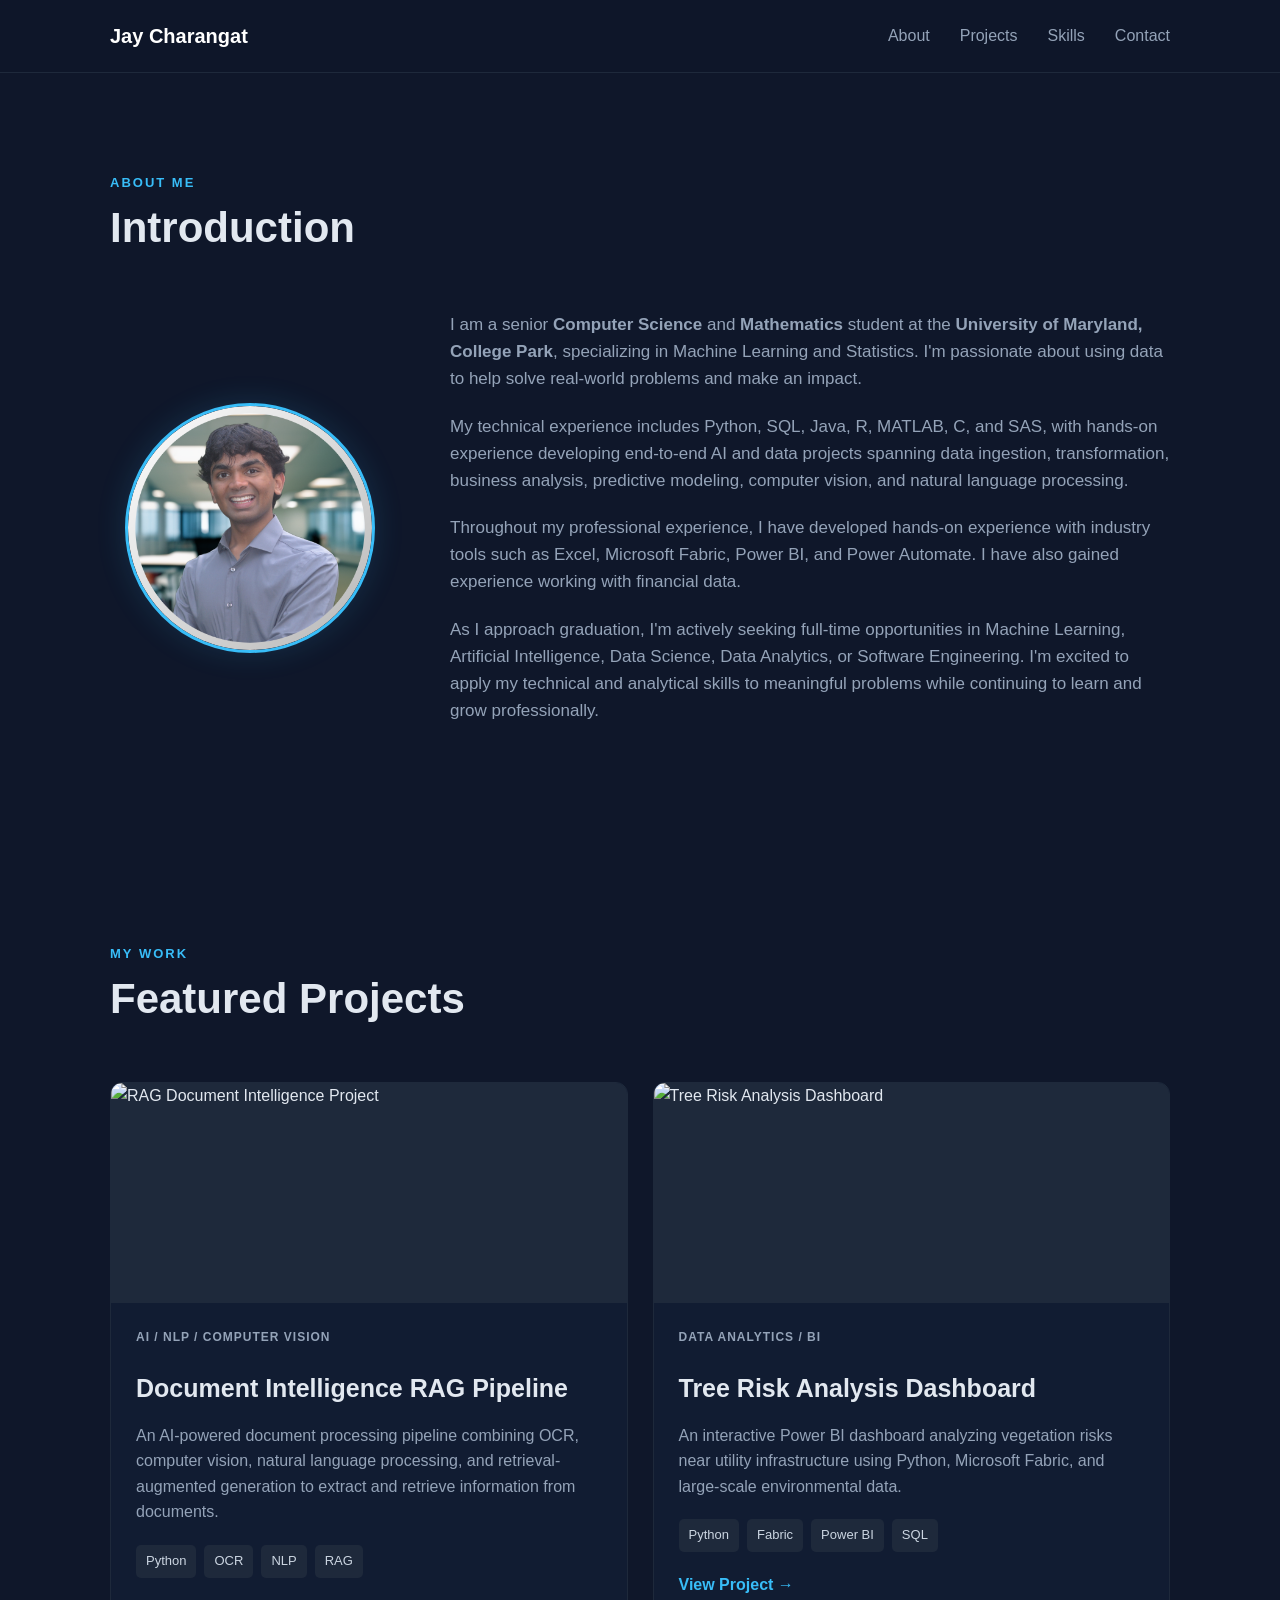
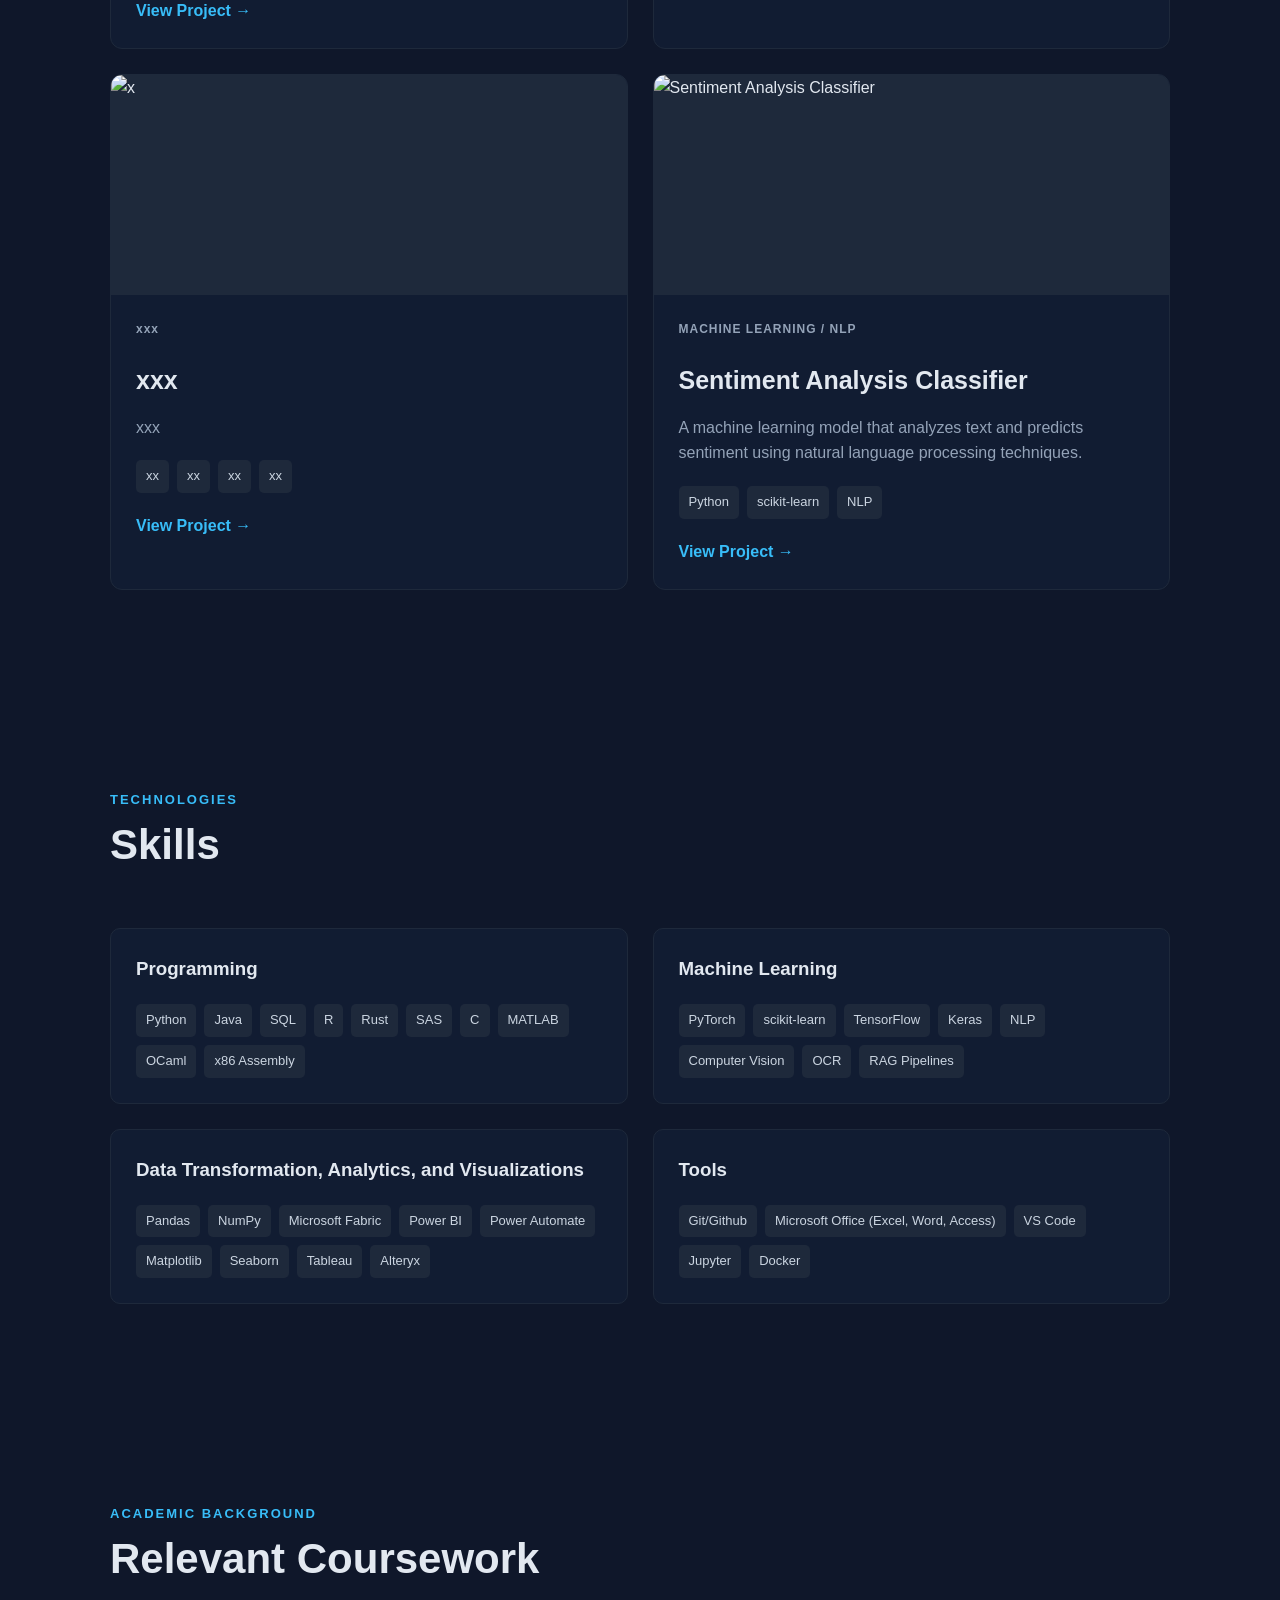
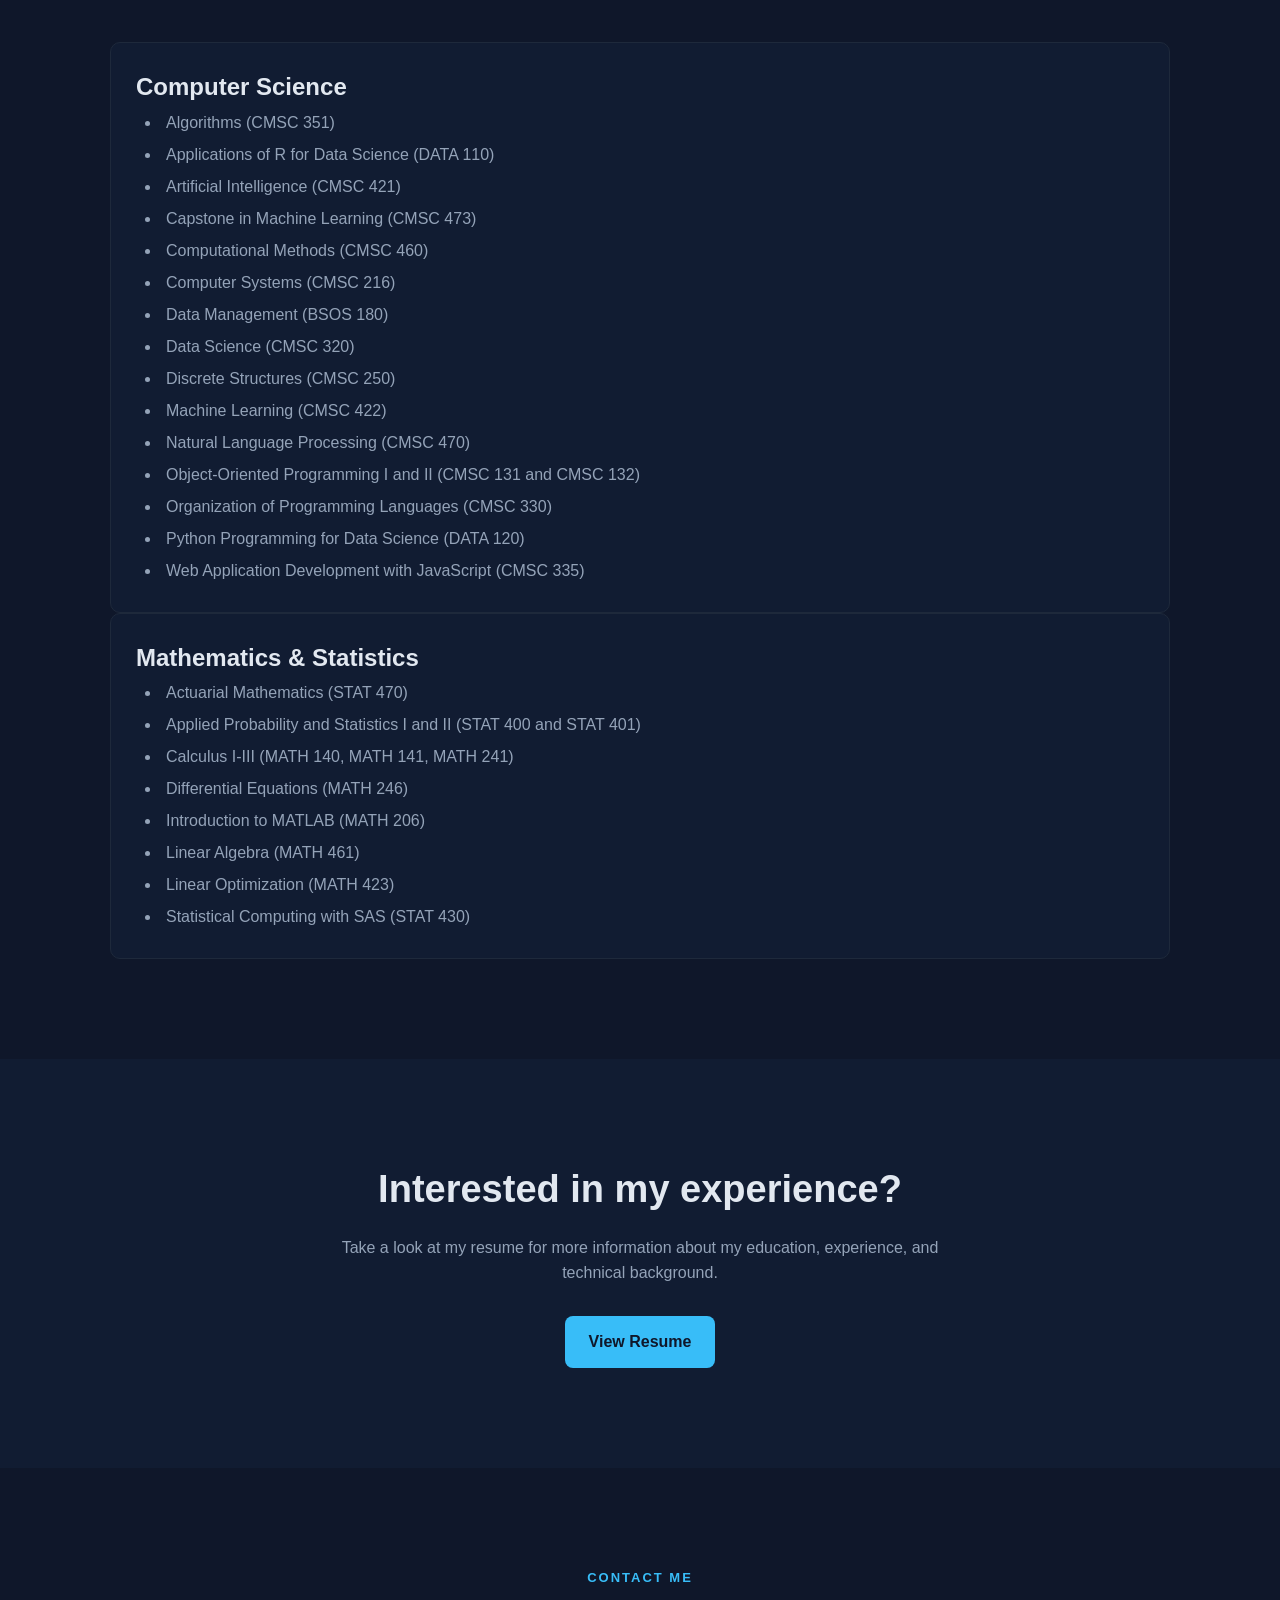
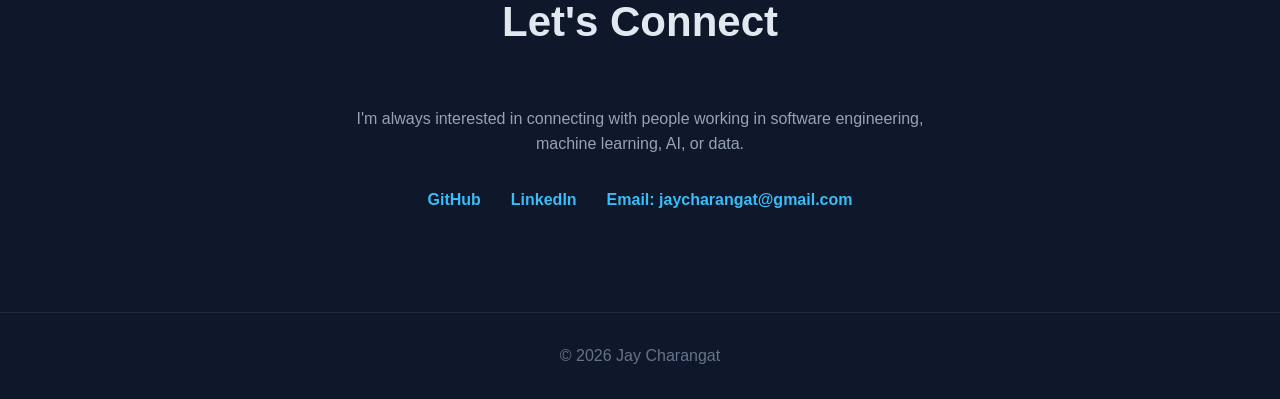
==== index.html @ db3d4314 "Initial portfolio website" ====
<!DOCTYPE html>
<html lang="en">
<head>
    <meta charset="UTF-8">
    <meta name="viewport" content="width=device-width, initial-scale=1.0">

    <title>Jay Charangat | Portfolio</title>

    <link rel="stylesheet" href="style.css">
</head>

<body>

    <!-- Navigation -->
    <header>
        <nav class="navbar">
            <a href="#" class="logo">Jay Charangat</a>

            <div class="nav-links">
                <a href="#about">About</a>
                <a href="#projects">Projects</a>
                <a href="#skills">Skills</a>
                <a href="#contact">Contact</a>
            </div>
        </nav>
    </header>


    <!-- About Section -->
    <section id="about" class="section">

        <div class="section-title">
            <p>ABOUT ME</p>
            <h2>Introduction</h2>
        </div>

        <div class="about-container">

            <div class="profile-container">
                <img
                    src="images/profilepic.png"
                    alt="Jay Charangat"
                    class="profile-picture"
                >
            </div>

            <div class="about-content">

                <p>
                    I am a senior <strong>Computer Science</strong> and <strong>Mathematics</strong> 
                    student at the <strong>University of Maryland, College Park</strong>,
                    specializing in Machine Learning and Statistics. I'm
                    passionate about using data to help solve real-world
                    problems and make an impact.
                </p>

                <p>
                    My technical experience includes Python, SQL, Java, R,
                    MATLAB, C, and SAS, with hands-on experience developing
                    end-to-end AI and data projects spanning data ingestion,
                    transformation, business analysis, predictive modeling,
                    computer vision, and natural language processing.
                </p>

                <p>
                    Throughout my professional experience, I have developed
                    hands-on experience with industry tools such as Excel,
                    Microsoft Fabric, Power BI, and Power Automate. I have
                    also gained experience working with financial data.
                </p>

                <p>
                    As I approach graduation, I'm actively seeking full-time
                    opportunities in Machine Learning, Artificial Intelligence,
                    Data Science, Data Analytics, or Software Engineering.
                    I'm excited to apply my technical and analytical skills to
                    meaningful problems while continuing to learn and grow
                    professionally.
                </p>

            </div>

        </div>

    </section>


    <!-- Projects -->
    <section id="projects" class="section">

        <div class="section-title">
            <p>MY WORK</p>
            <h2>Featured Projects</h2>
        </div>

        <div class="projects-grid">

            <!-- Project 1 -->
            <article class="project-card">

                <div class="project-image">
                    <img src="assets/images/rag-project.png"
                         alt="RAG Document Intelligence Project">
                </div>

                <div class="project-content">

                    <p class="project-type">
                        AI / NLP / COMPUTER VISION
                    </p>

                    <h3>Document Intelligence RAG Pipeline</h3>

                    <p>
                        An AI-powered document processing pipeline combining
                        OCR, computer vision, natural language processing,
                        and retrieval-augmented generation to extract and
                        retrieve information from documents.
                    </p>

                    <div class="tech-stack">
                        <span>Python</span>
                        <span>OCR</span>
                        <span>NLP</span>
                        <span>RAG</span>
                    </div>

                    <a href="#" class="project-link">
                        View Project →
                    </a>

                </div>

            </article>


            <!-- Project 2 -->
            <article class="project-card">

                <div class="project-image">
                    <img src="assets/images/tree-dashboard.png"
                         alt="Tree Risk Analysis Dashboard">
                </div>

                <div class="project-content">

                    <p class="project-type">
                        DATA ANALYTICS / BI
                    </p>

                    <h3>Tree Risk Analysis Dashboard</h3>

                    <p>
                        An interactive Power BI dashboard analyzing vegetation
                        risks near utility infrastructure using Python,
                        Microsoft Fabric, and large-scale environmental data.
                    </p>

                    <div class="tech-stack">
                        <span>Python</span>
                        <span>Fabric</span>
                        <span>Power BI</span>
                        <span>SQL</span>
                    </div>

                    <a href="#" class="project-link">
                        View Project →
                    </a>

                </div>

            </article>


            <!-- Project 3 -->
            <article class="project-card">

                <div class="project-image">
                    <img src="x"
                         alt="x">
                </div>

                <div class="project-content">

                    <p class="project-type">
                        xxx
                    </p>

                    <h3>xxx</h3>

                    <p>
                        xxx
                    </p>

                    <div class="tech-stack">
                        <span>xx</span>
                        <span>xx</span>
                        <span>xx</span>
                        <span>xx</span>
                    </div>

                    <a href="#" class="project-link">
                        View Project →
                    </a>

                </div>

            </article>


            <!-- Project 4 -->
            <article class="project-card">

                <div class="project-image">
                    <img src="assets/images/sentiment.png"
                         alt="Sentiment Analysis Classifier">
                </div>

                <div class="project-content">

                    <p class="project-type">
                        MACHINE LEARNING / NLP
                    </p>

                    <h3>Sentiment Analysis Classifier</h3>

                    <p>
                        A machine learning model that analyzes text and
                        predicts sentiment using natural language processing
                        techniques.
                    </p>

                    <div class="tech-stack">
                        <span>Python</span>
                        <span>scikit-learn</span>
                        <span>NLP</span>
                    </div>

                    <a href="#" class="project-link">
                        View Project →
                    </a>

                </div>

            </article>

        </div>

    </section>


    <!-- Skills -->
    <section id="skills" class="section">

        <div class="section-title">
            <p>TECHNOLOGIES</p>
            <h2>Skills</h2>
        </div>

        <div class="skills-grid">

            <div class="skill-category">
                <h3>Programming</h3>

                <div class="skills">
                    <span>Python</span>
                    <span>Java</span>
                    <span>SQL</span>
                    <span>R</span>
                    <span>Rust</span>
                    <span>SAS</span>
                    <span>C</span>
                    <span>MATLAB</span>
                    <span>OCaml</span>
                    <span>x86 Assembly</span>
                </div>
            </div>


            <div class="skill-category">
                <h3>Machine Learning</h3>

                <div class="skills">
                    <span>PyTorch</span>
                    <span>scikit-learn</span>
                    <span>TensorFlow</span>
                    <span>Keras</span>
                    <span>NLP</span>
                    <span>Computer Vision</span>
                    <span>OCR</span>
                    <span>RAG Pipelines</span>
                </div>
            </div>


            <div class="skill-category">
                <h3>Data Transformation, Analytics, and Visualizations</h3>

                <div class="skills">
                    <span>Pandas</span>
                    <span>NumPy</span>
                    <span>Microsoft Fabric</span>
                    <span>Power BI</span>
                    <span>Power Automate</span>
                    <span>Matplotlib</span>
                    <span>Seaborn</span>
                    <span>Tableau</span>
                    <span>Alteryx</span>
                </div>
            </div>


            <div class="skill-category">
                <h3>Tools</h3>

                <div class="skills">
                    <span>Git/Github</span>
                    <span>Microsoft Office (Excel, Word, Access)</span>
                    <span>VS Code</span>
                    <span>Jupyter</span>
                    <span>Docker</span>
                </div>
            </div>

        </div>

    </section>

    <!-- Coursework -->
    <section id="coursework" class="section">

        <div class="section-title">
            <p>ACADEMIC BACKGROUND</p>
            <h2>Relevant Coursework</h2>
        </div>

        <div class="course-category">
            <h2>Computer Science</h2>

            <ul class="course-list">
                <li>Algorithms (CMSC 351)</li>
                <li>Applications of R for Data Science (DATA 110)</li>
                <li>Artificial Intelligence (CMSC 421)</li>
                <li>Capstone in Machine Learning (CMSC 473)</li>
                <li>Computational Methods (CMSC 460)</li>
                <li>Computer Systems (CMSC 216)</li>
                <li>Data Management (BSOS 180)</li>
                <li>Data Science (CMSC 320)</li>
                <li>Discrete Structures (CMSC 250)</li>
                <li>Machine Learning (CMSC 422)</li>
                <li>Natural Language Processing (CMSC 470)</li>
                <li>Object-Oriented Programming I and II (CMSC 131 and CMSC 132)</li>
                <li>Organization of Programming Languages (CMSC 330)</li>
                <li>Python Programming for Data Science (DATA 120)</li>
                <li>Web Application Development with JavaScript (CMSC 335)</li>
            </ul>
        </div>

        <div class="course-category">
            <h2>Mathematics & Statistics</h2>

            <ul class="course-list">
                <li>Actuarial Mathematics (STAT 470)</li>
                <li>Applied Probability and Statistics I and II (STAT 400 and STAT 401)</li>
                <li>Calculus I-III (MATH 140, MATH 141, MATH 241)</li>
                <li>Differential Equations (MATH 246)</li>
                <li>Introduction to MATLAB (MATH 206)</li>
                <li>Linear Algebra (MATH 461)</li>
                <li>Linear Optimization (MATH 423)</li>
                <li>Statistical Computing with SAS (STAT 430)</li>
            </ul>
        </div>

    </section>


    <!-- Resume -->
    <section class="resume-section">

        <h2>Interested in my experience?</h2>

        <p>
            Take a look at my resume for more information about my
            education, experience, and technical background.
        </p>

        <a href="assets/resume.pdf"
           target="_blank"
           class="button primary">
            View Resume
        </a>

    </section>


    <!-- Contact -->
    <section id="contact" class="section contact">

        <div class="section-title">
            <p>CONTACT ME</p>
            <h2>Let's Connect</h2>
        </div>

        <p>
            I'm always interested in connecting with people working in
            software engineering, machine learning, AI, or data.
        </p>

        <div class="contact-links">

            <a href="https://github.com/jaycharangat"
               target="_blank">
                GitHub
            </a>

            <a href="https://www.linkedin.com/in/jay-charangat/"
               target="_blank">
                LinkedIn
            </a>

            <a href="mailto:jaycharangat@gmail.com">
                Email: jaycharangat@gmail.com
            </a>

        </div>

    </section>


    <!-- Footer -->
    <footer>

        <p>
            © 2026 Jay Charangat
        </p>

    </footer>


    <script src="script.js"></script>

</body>
</html>
---- style.css ----
* {
    margin: 0;
    padding: 0;
    box-sizing: border-box;
}

html {
    scroll-behavior: smooth;
}

body {
    font-family: Arial, sans-serif;
    background: #0f172a;
    color: #e2e8f0;
    line-height: 1.6;
}


/* Navigation */

header {
    position: sticky;
    top: 0;
    z-index: 1000;

    background: rgba(15, 23, 42, 0.9);
    backdrop-filter: blur(10px);

    border-bottom: 1px solid #1e293b;
}

.navbar {
    max-width: 1100px;
    margin: auto;

    padding: 20px;

    display: flex;
    justify-content: space-between;
    align-items: center;
}

.logo {
    color: white;
    text-decoration: none;
    font-size: 20px;
    font-weight: bold;
}

.nav-links {
    display: flex;
    gap: 30px;
}

.nav-links a {
    color: #94a3b8;
    text-decoration: none;
    transition: 0.3s;
}

.nav-links a:hover {
    color: white;
}


/* Hero */

.hero {
    min-height: 90vh;

    display: flex;
    align-items: center;

    max-width: 1100px;
    margin: auto;

    padding: 80px 20px;
}

.hero-content {
    max-width: 800px;
}

.eyebrow {
    color: #38bdf8;
    font-size: 14px;
    font-weight: bold;
    letter-spacing: 2px;
    margin-bottom: 20px;
}

.hero h1 {
    font-size: clamp(48px, 8vw, 80px);
    line-height: 1.05;
    margin-bottom: 30px;
}

.hero h1 span {
    color: #38bdf8;
}

.hero-description {
    max-width: 650px;

    font-size: 20px;
    color: #94a3b8;

    margin-bottom: 35px;
}


/* Buttons */

.hero-buttons {
    display: flex;
    gap: 15px;
}

.button {
    display: inline-block;

    padding: 13px 24px;

    border-radius: 8px;

    text-decoration: none;

    font-weight: bold;

    transition: 0.3s;
}

.primary {
    background: #38bdf8;
    color: #0f172a;
}

.primary:hover {
    transform: translateY(-3px);
}

.secondary {
    border: 1px solid #334155;
    color: white;
}

.secondary:hover {
    background: #1e293b;
}


/* Sections */

.section {
    max-width: 1100px;

    margin: auto;

    padding: 100px 20px;
}

.section-title {
    margin-bottom: 50px;
}

.section-title p {
    color: #38bdf8;
    font-size: 13px;
    font-weight: bold;
    letter-spacing: 2px;
}

.section-title h2 {
    font-size: 42px;
}


/* About */

.about-container {
    display: grid;

    grid-template-columns: 280px 1fr;

    gap: 60px;

    align-items: center;
}

.profile-container {
    display: flex;

    justify-content: center;
}

.profile-picture {
    width: 250px;
    height: 250px;

    object-fit: cover;

    border-radius: 50%;

    border: 3px solid #38bdf8;

    box-shadow: 0 0 30px rgba(56, 189, 248, 0.15);
}

.about-content {
    max-width: 750px;

    color: #94a3b8;

    font-size: 17px;
}

.about-content p {
    margin-bottom: 20px;
}


/* Projects */

.projects-grid {
    display: grid;

    grid-template-columns: repeat(2, 1fr);

    gap: 25px;
}

.project-card {
    background: #111c32;

    border: 1px solid #1e293b;

    border-radius: 12px;

    overflow: hidden;

    transition: 0.3s;
}

.project-card:hover {
    transform: translateY(-6px);

    border-color: #38bdf8;
}

.project-image {
    height: 220px;

    background: #1e293b;

    overflow: hidden;
}

.project-image img {
    width: 100%;
    height: 100%;

    object-fit: cover;
}

.project-content {
    padding: 25px;
}

.project-type {
    color: #38bdf8;

    font-size: 12px;

    font-weight: bold;

    letter-spacing: 1px;

    margin-bottom: 10px;
}

.project-content h3 {
    font-size: 25px;

    margin-bottom: 15px;
}

.project-content p {
    color: #94a3b8;

    margin-bottom: 20px;
}

.tech-stack {
    display: flex;

    flex-wrap: wrap;

    gap: 8px;

    margin-bottom: 20px;
}

.tech-stack span,
.skills span {
    background: #1e293b;

    color: #cbd5e1;

    padding: 6px 10px;

    border-radius: 5px;

    font-size: 13px;
}

.project-link {
    color: #38bdf8;

    text-decoration: none;

    font-weight: bold;
}


/* Skills */

.skills-grid {
    display: grid;

    grid-template-columns: repeat(2, 1fr);

    gap: 25px;
}

.skill-category {
    background: #111c32;

    border: 1px solid #1e293b;

    border-radius: 10px;

    padding: 25px;
}

.skill-category h3 {
    margin-bottom: 20px;
}

.skills {
    display: flex;

    flex-wrap: wrap;

    gap: 8px;
}

/* Coursework */

.coursework-grid {
    display: grid;

    grid-template-columns: repeat(2, 1fr);

    gap: 25px;
}

.course-category {
    background: #111c32;

    border: 1px solid #1e293b;

    border-radius: 10px;

    padding: 25px;
}

.course-category h3 {
    margin-bottom: 20px;

    font-size: 20px;
}

.course-list {
    padding-left: 25px;

    color: #94a3b8;

    line-height: 2;
}

.course-list li {
    padding-left: 5px;
}

/* Resume */

.resume-section {
    text-align: center;

    padding: 100px 20px;

    background: #111c32;
}

.resume-section h2 {
    font-size: 38px;

    margin-bottom: 15px;
}

.resume-section p {
    max-width: 600px;

    margin: 0 auto 30px;

    color: #94a3b8;
}


/* Contact */

.contact {
    text-align: center;
}

.contact > p {
    max-width: 600px;

    margin: 0 auto 30px;

    color: #94a3b8;
}

.contact-links {
    display: flex;

    justify-content: center;

    gap: 30px;
}

.contact-links a {
    color: #38bdf8;

    text-decoration: none;

    font-weight: bold;
}


/* Footer */

footer {
    text-align: center;

    padding: 30px;

    border-top: 1px solid #1e293b;

    color: #64748b;
}


/* Mobile */

@media (max-width: 700px) {

    .nav-links {
        display: none;
    }

    .hero {
        min-height: 80vh;
    }

    .projects-grid {
        grid-template-columns: 1fr;
    }

    .skills-grid {
        grid-template-columns: 1fr;
    }

    .hero-buttons {
        flex-direction: column;

        align-items: flex-start;
    }

    .contact-links {
        flex-direction: column;

        gap: 15px;
    }

        .about-container {
        grid-template-columns: 1fr;

        text-align: center;

        gap: 35px;
    }

    .profile-picture {
        width: 200px;
        height: 200px;
    }

    .about-content {
        text-align: left;
    }

    .coursework-grid {
    grid-template-columns: 1fr;
    }

}
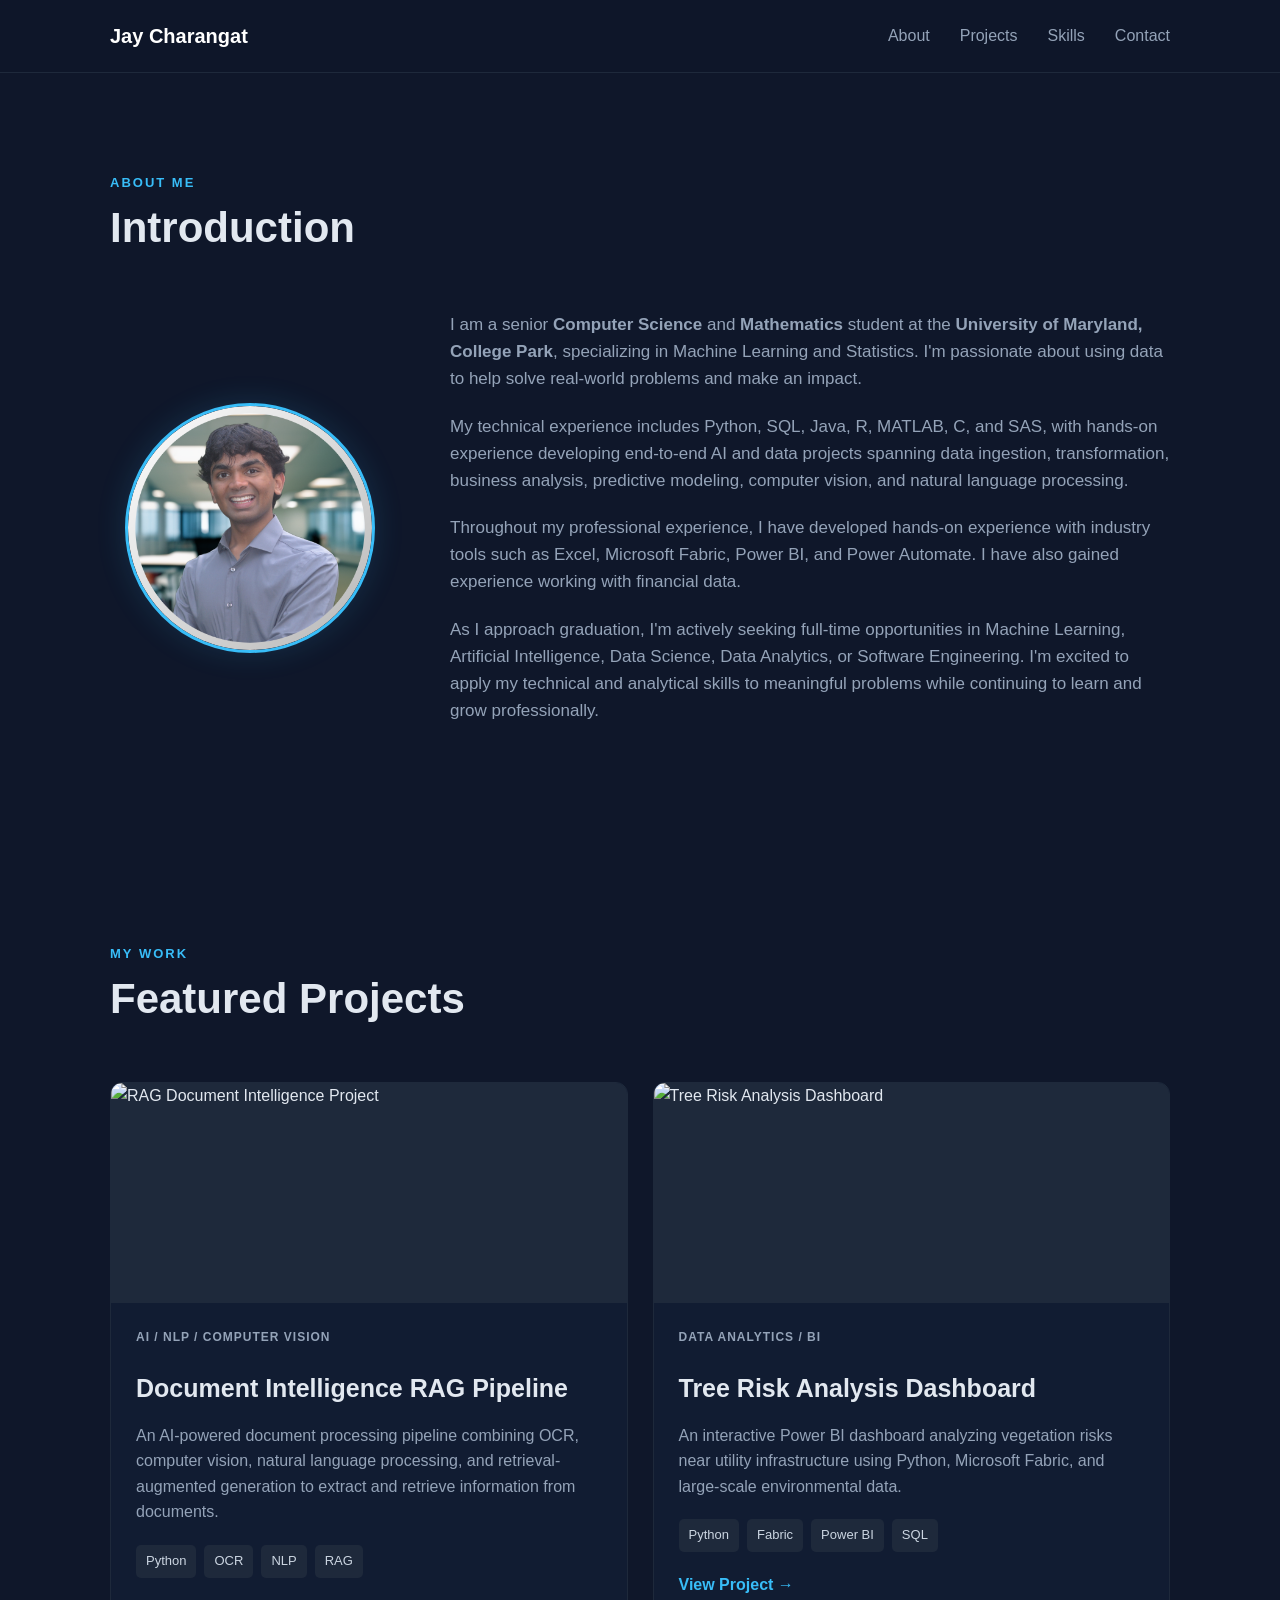
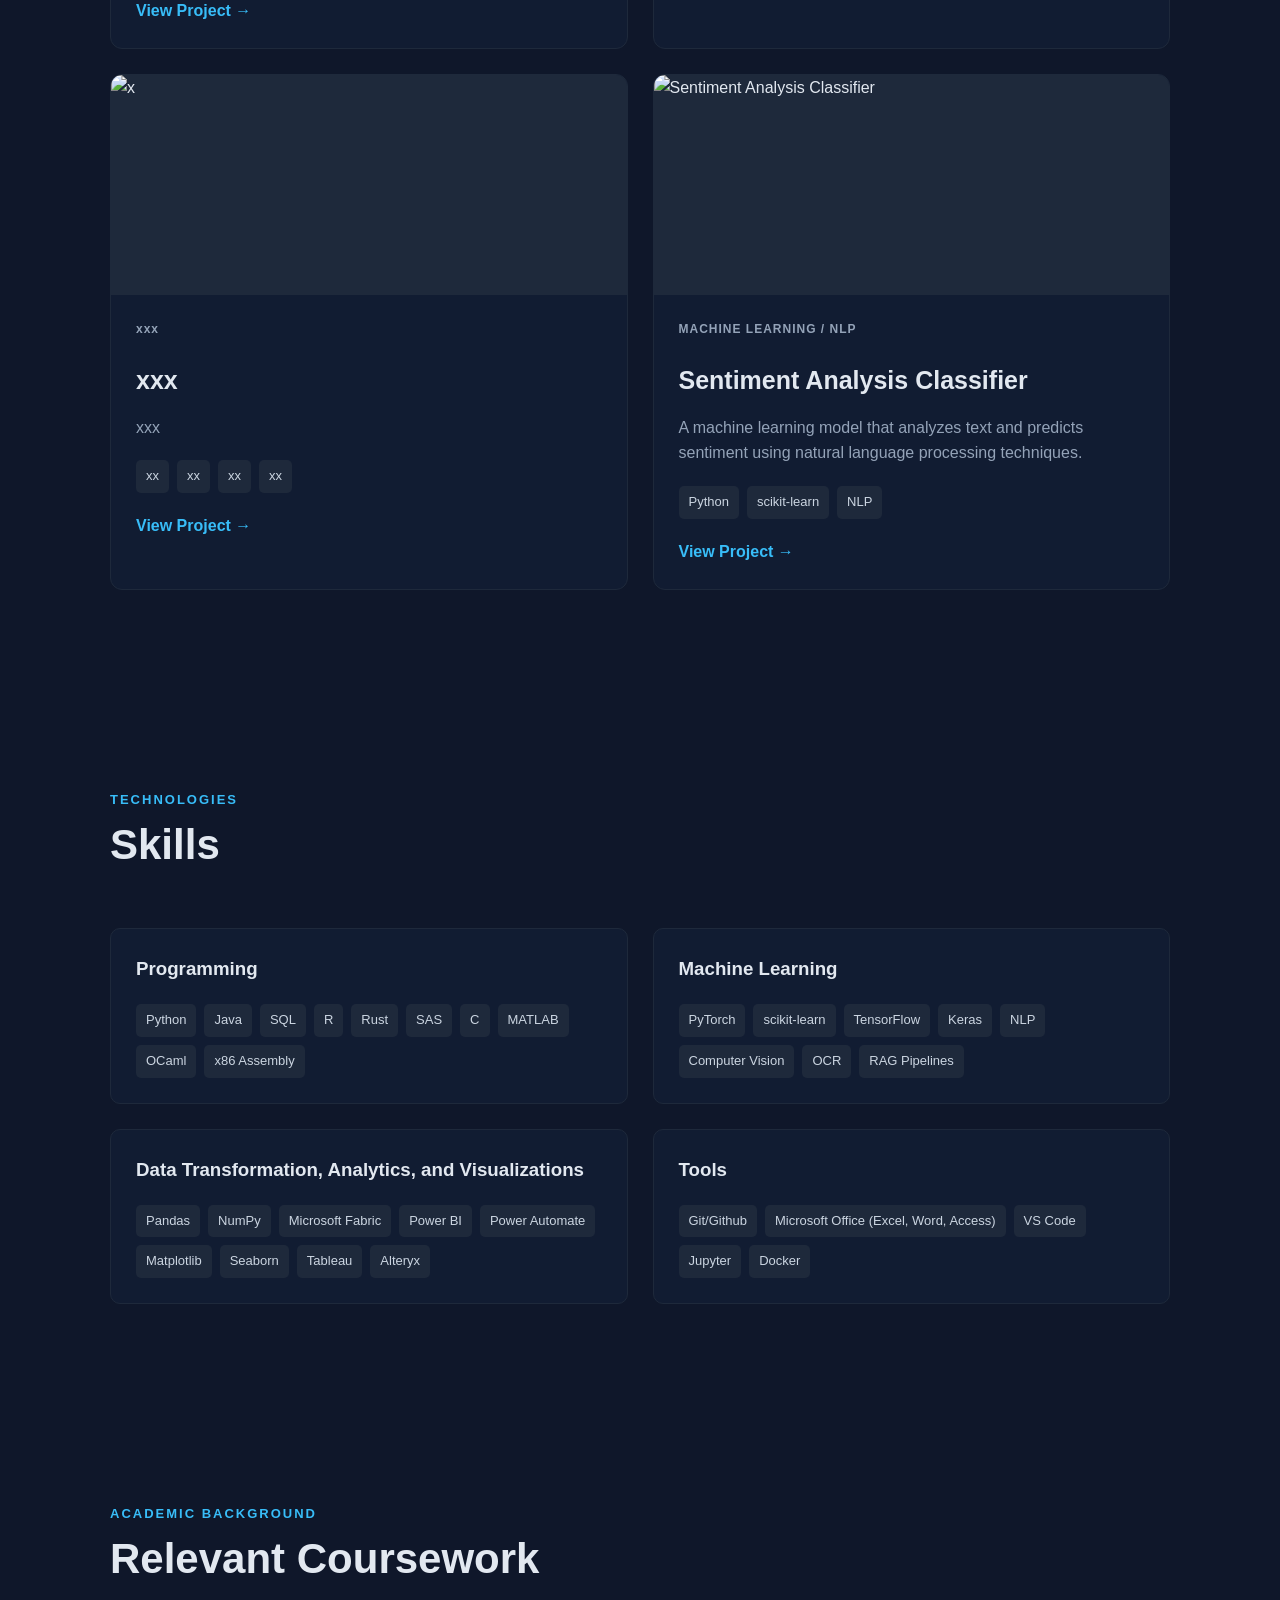
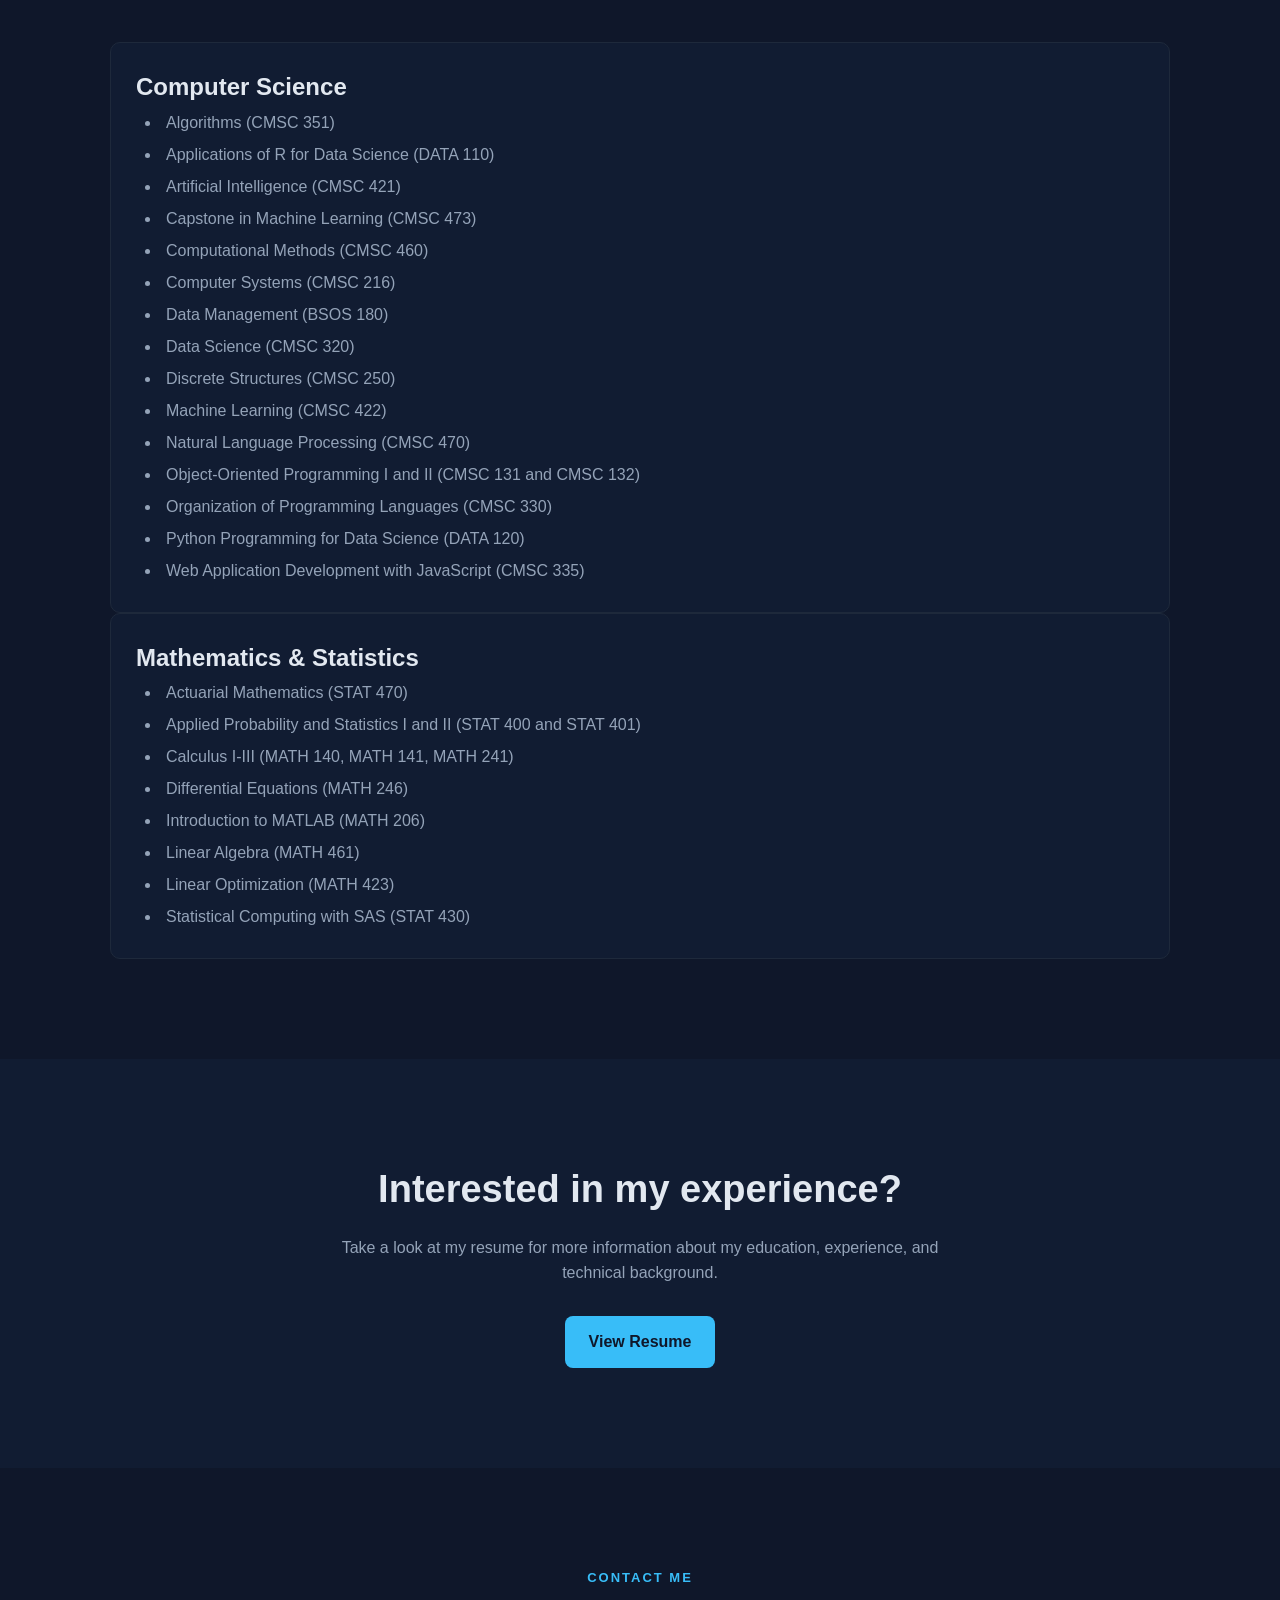
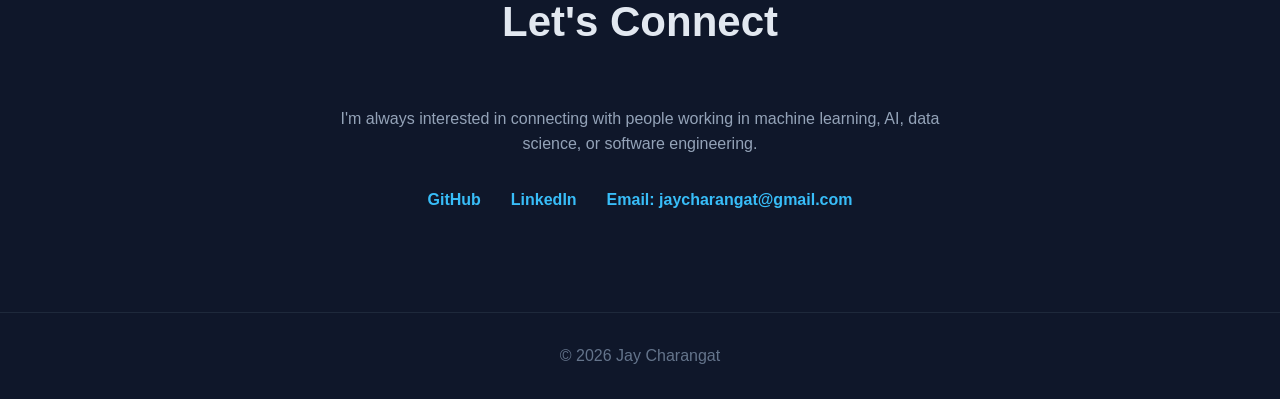
==== commit ab22d06d: "updates w/ contact" ====
--- a/index.html
+++ b/index.html
@@ -403,7 +403,7 @@
 
         <p>
             I'm always interested in connecting with people working in
-            software engineering, machine learning, AI, or data.
+            machine learning, AI, data science, or software engineering.
         </p>
 
         <div class="contact-links">
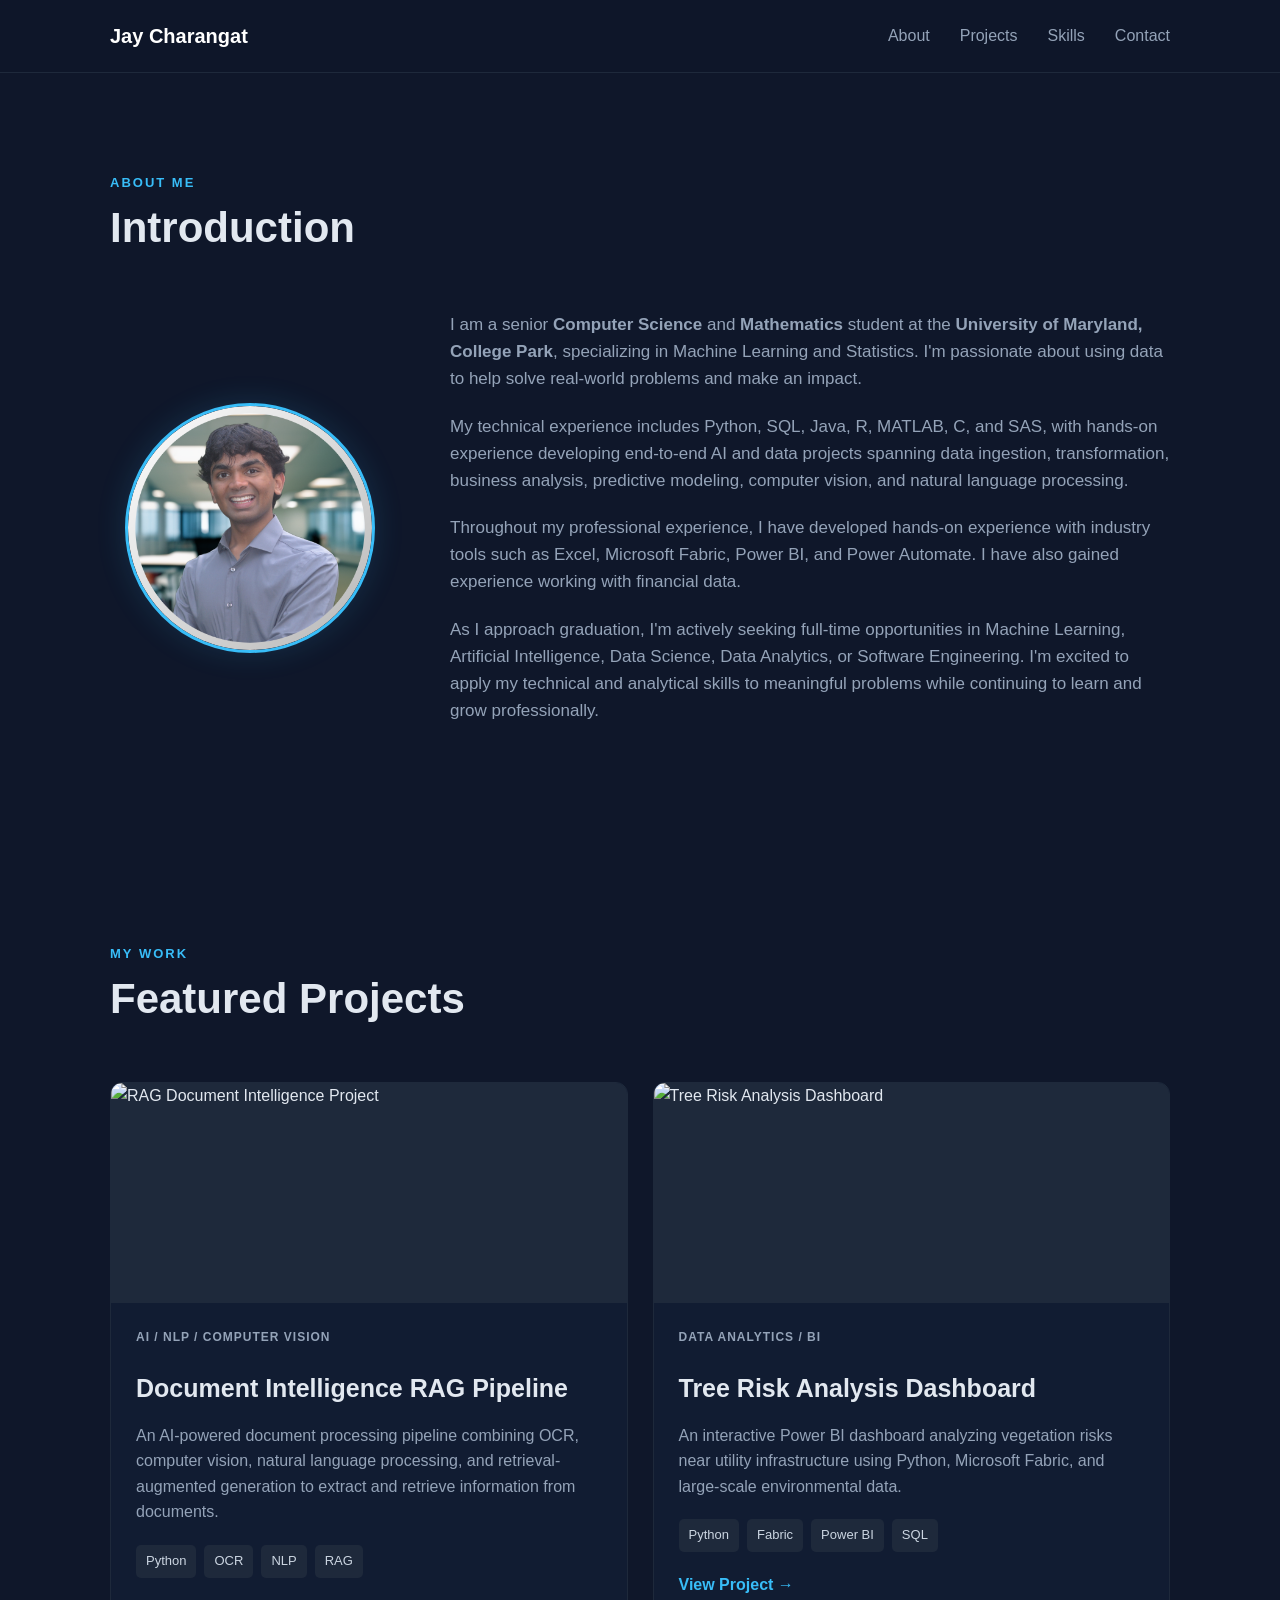
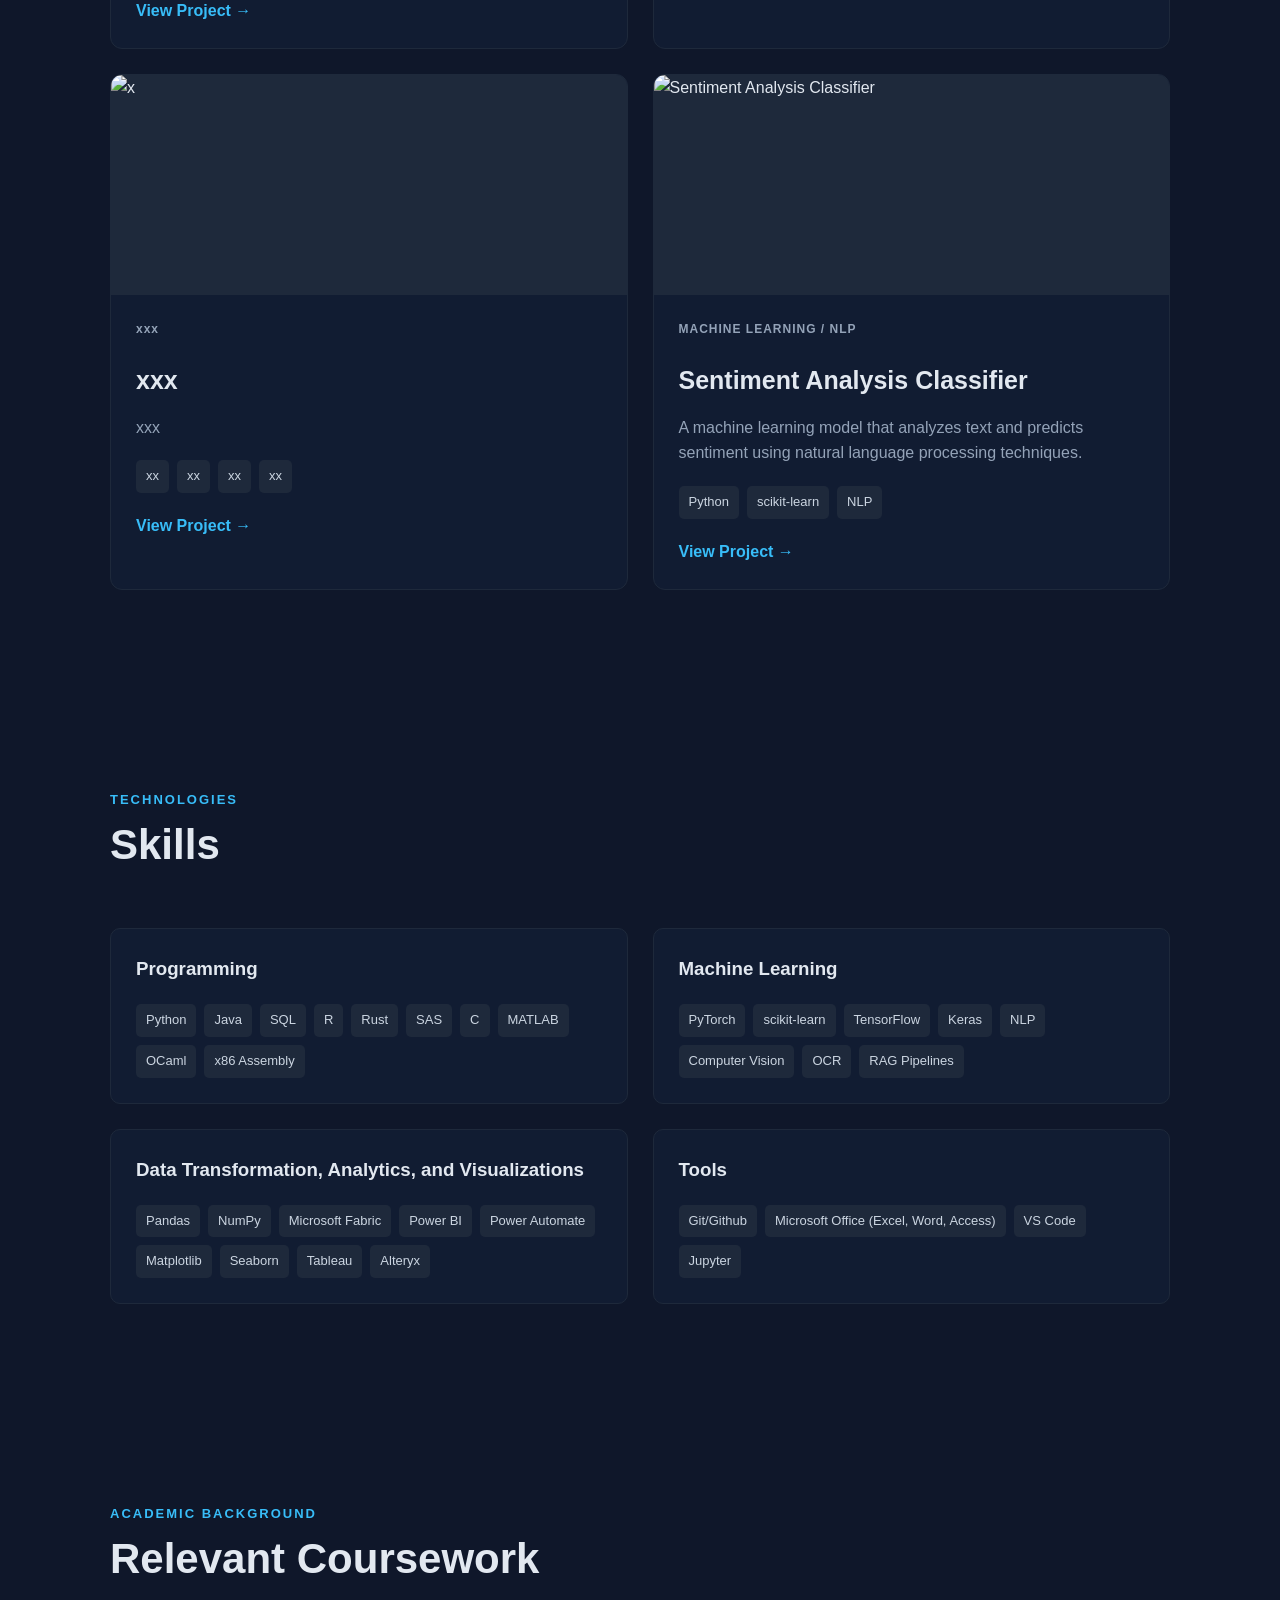
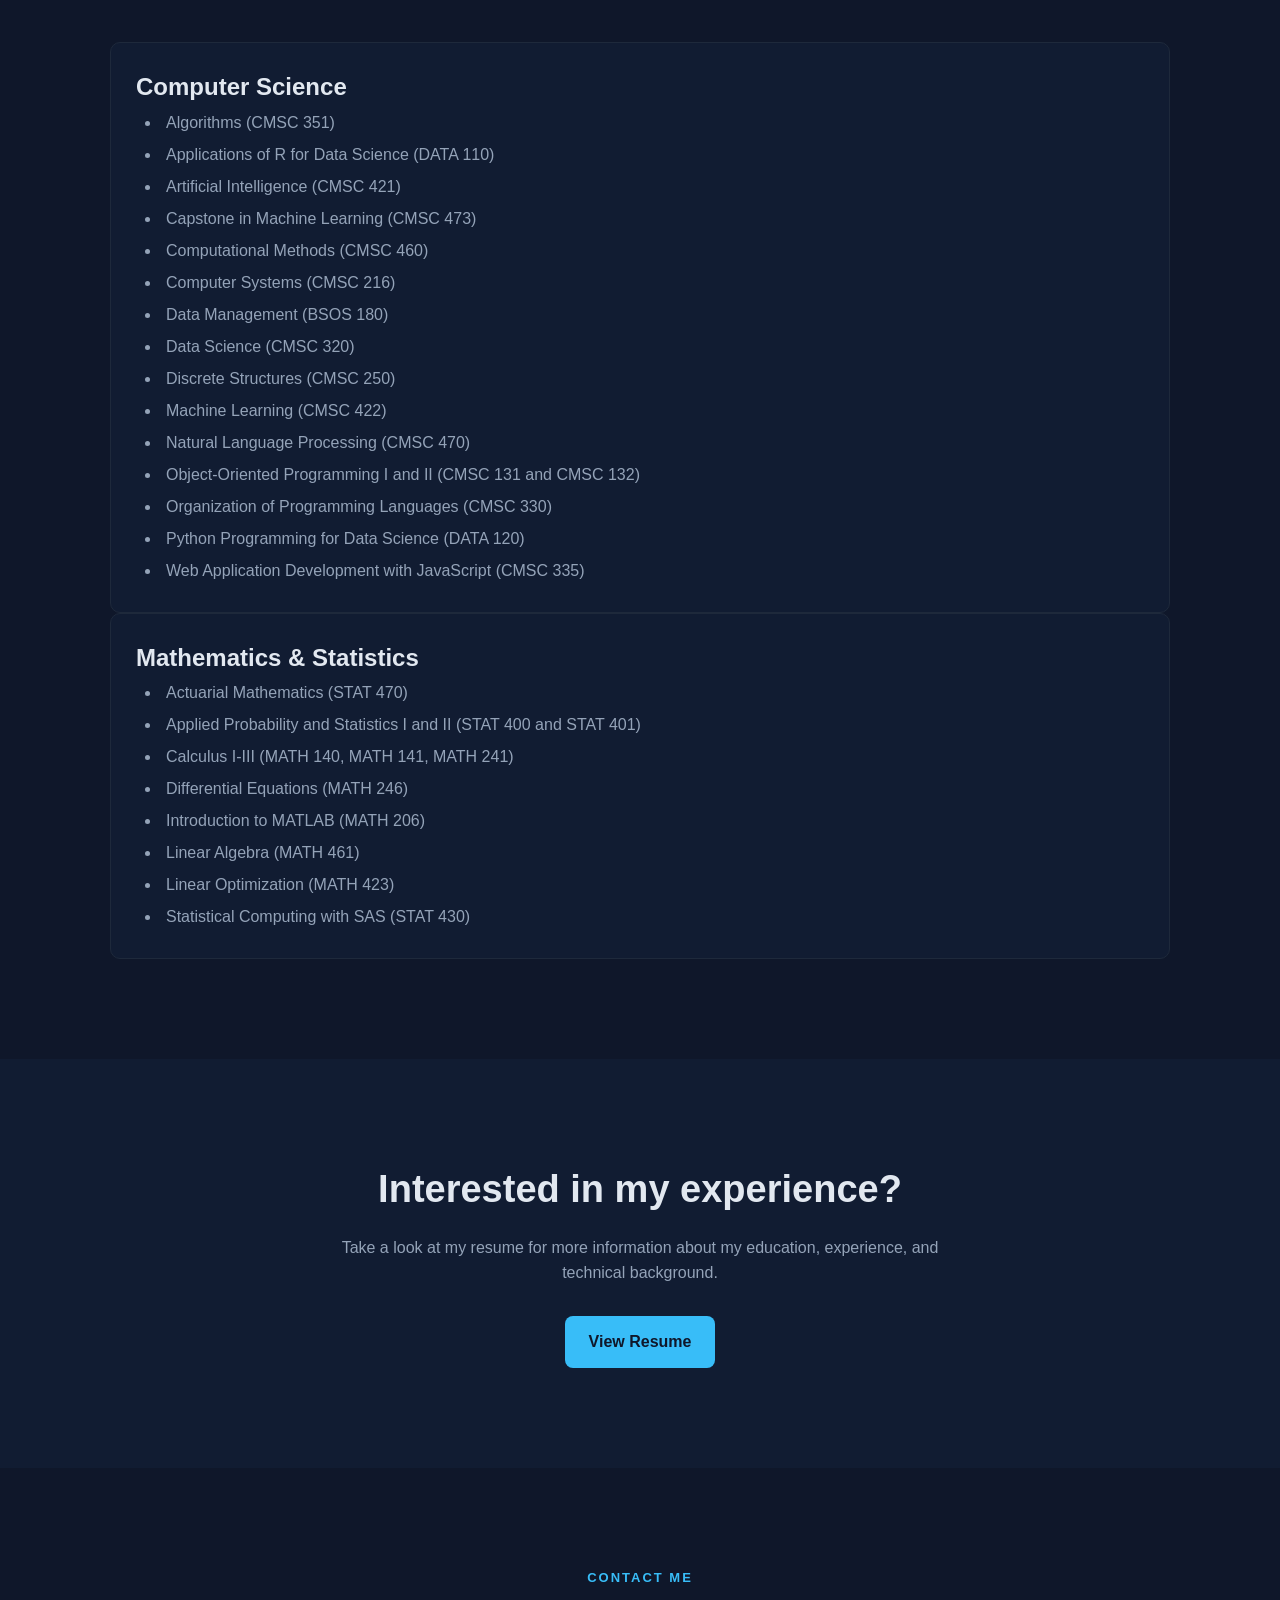
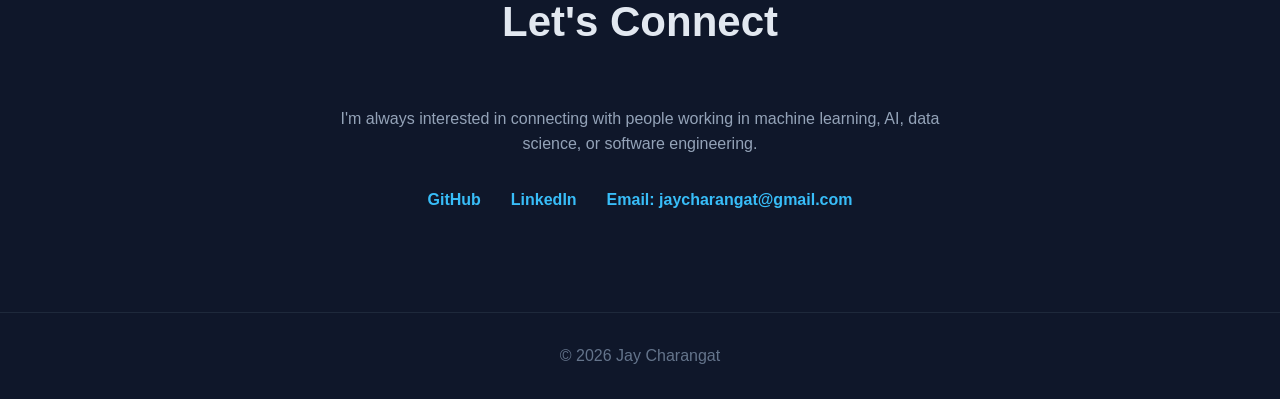
==== commit 89251d4b: "updates" ====
--- a/index.html
+++ b/index.html
@@ -318,7 +318,6 @@
                     <span>Microsoft Office (Excel, Word, Access)</span>
                     <span>VS Code</span>
                     <span>Jupyter</span>
-                    <span>Docker</span>
                 </div>
             </div>
 
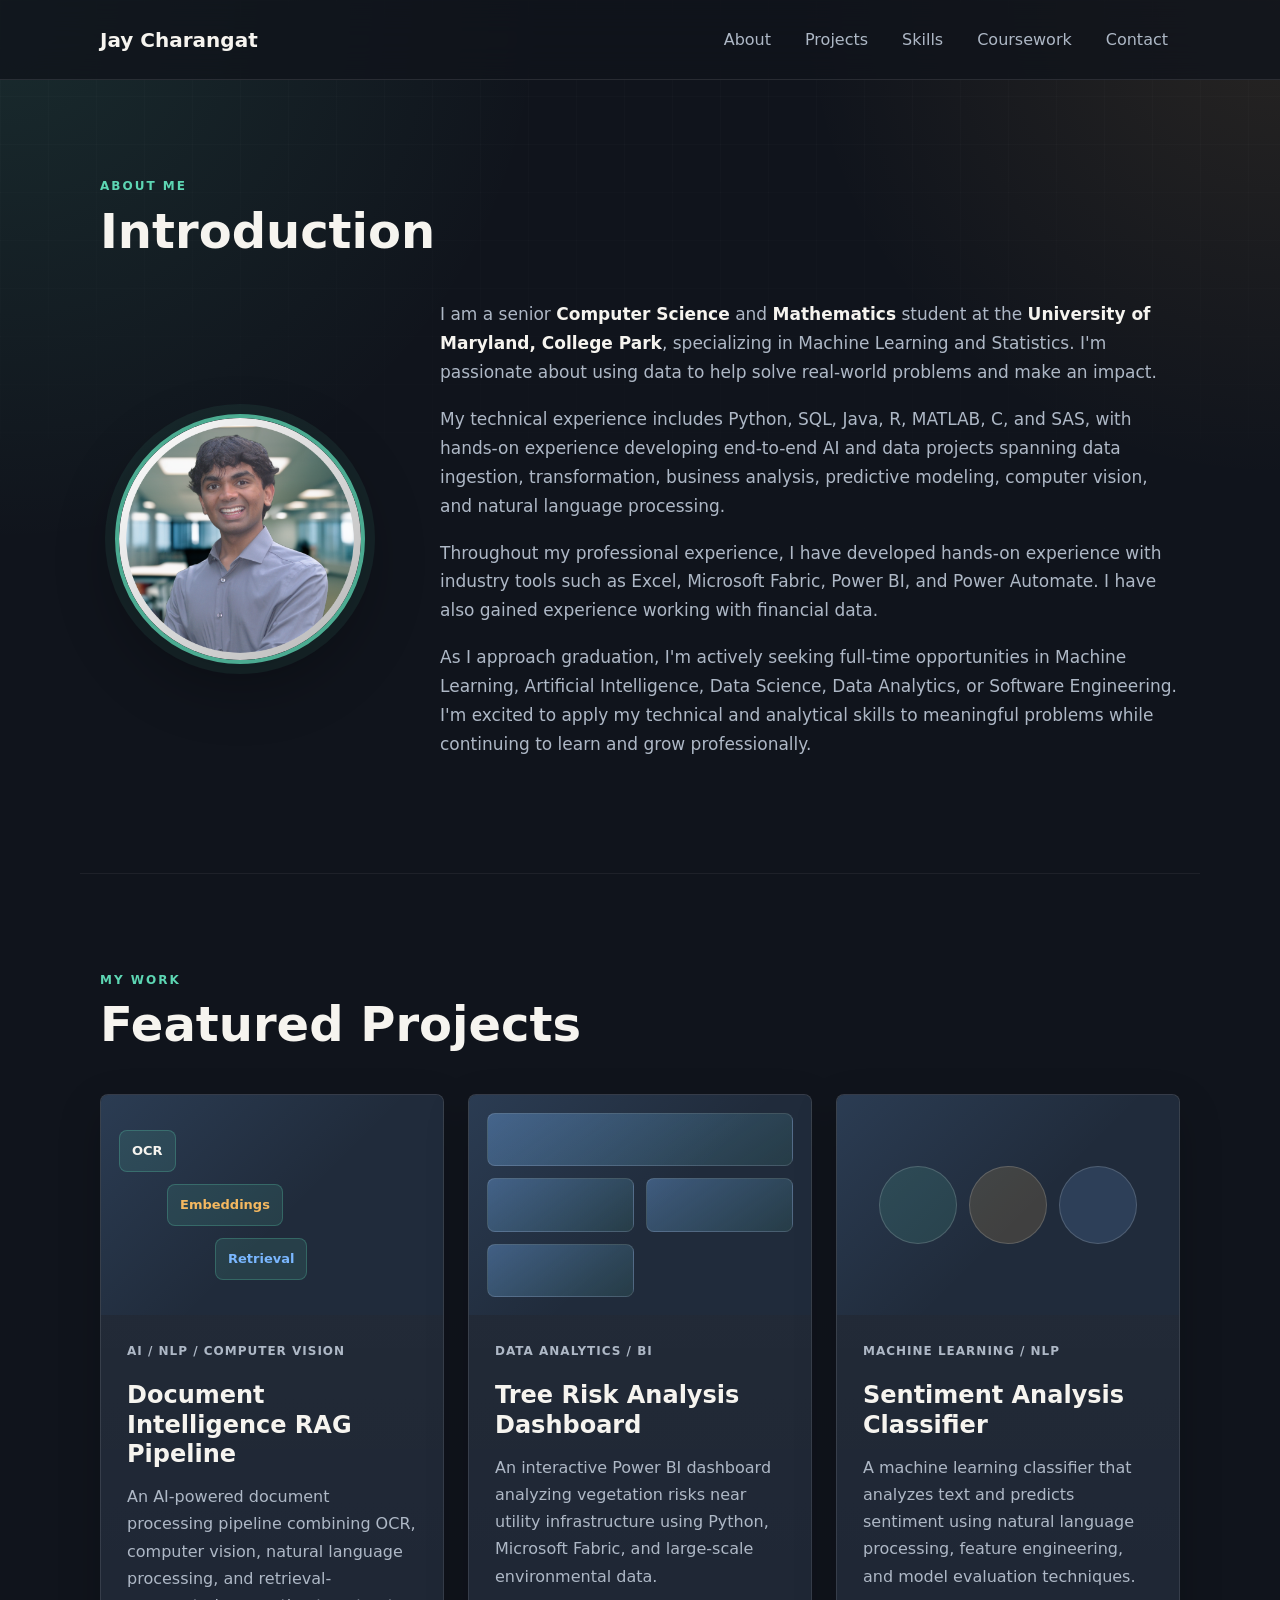
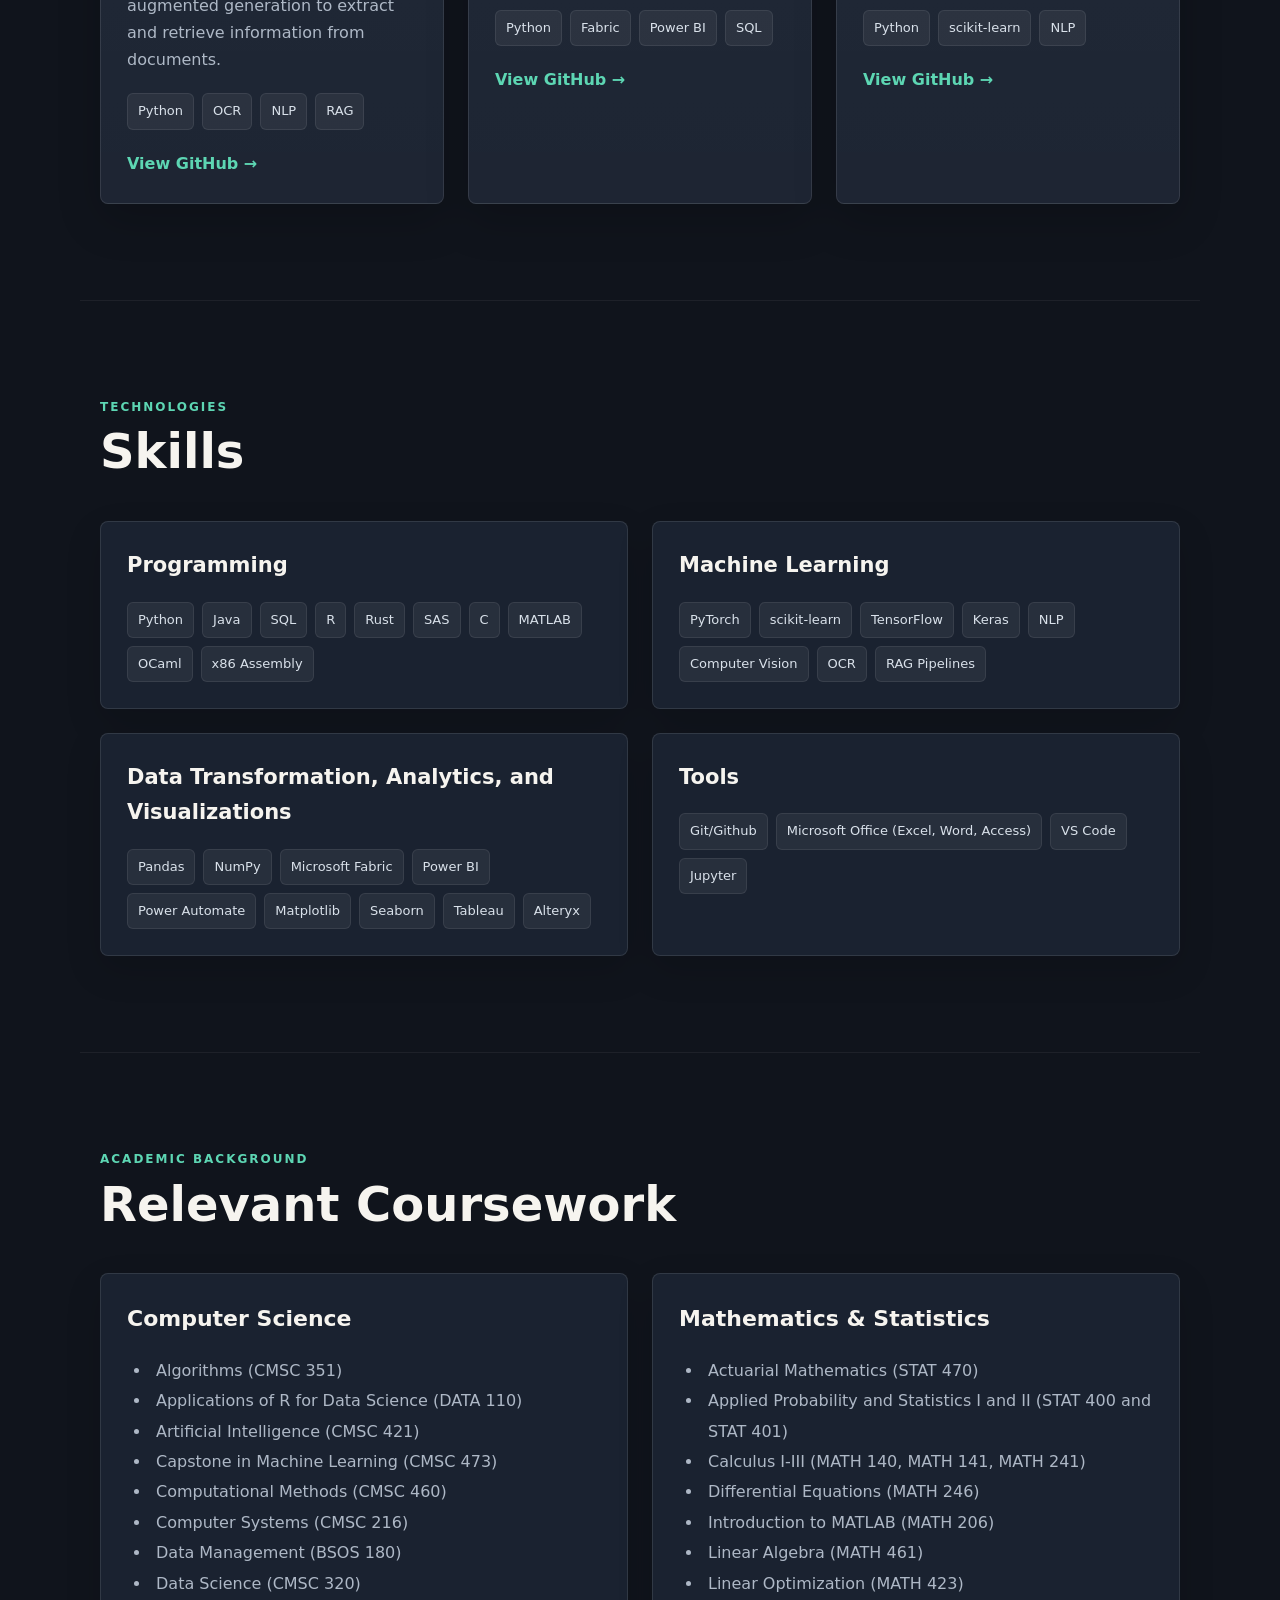
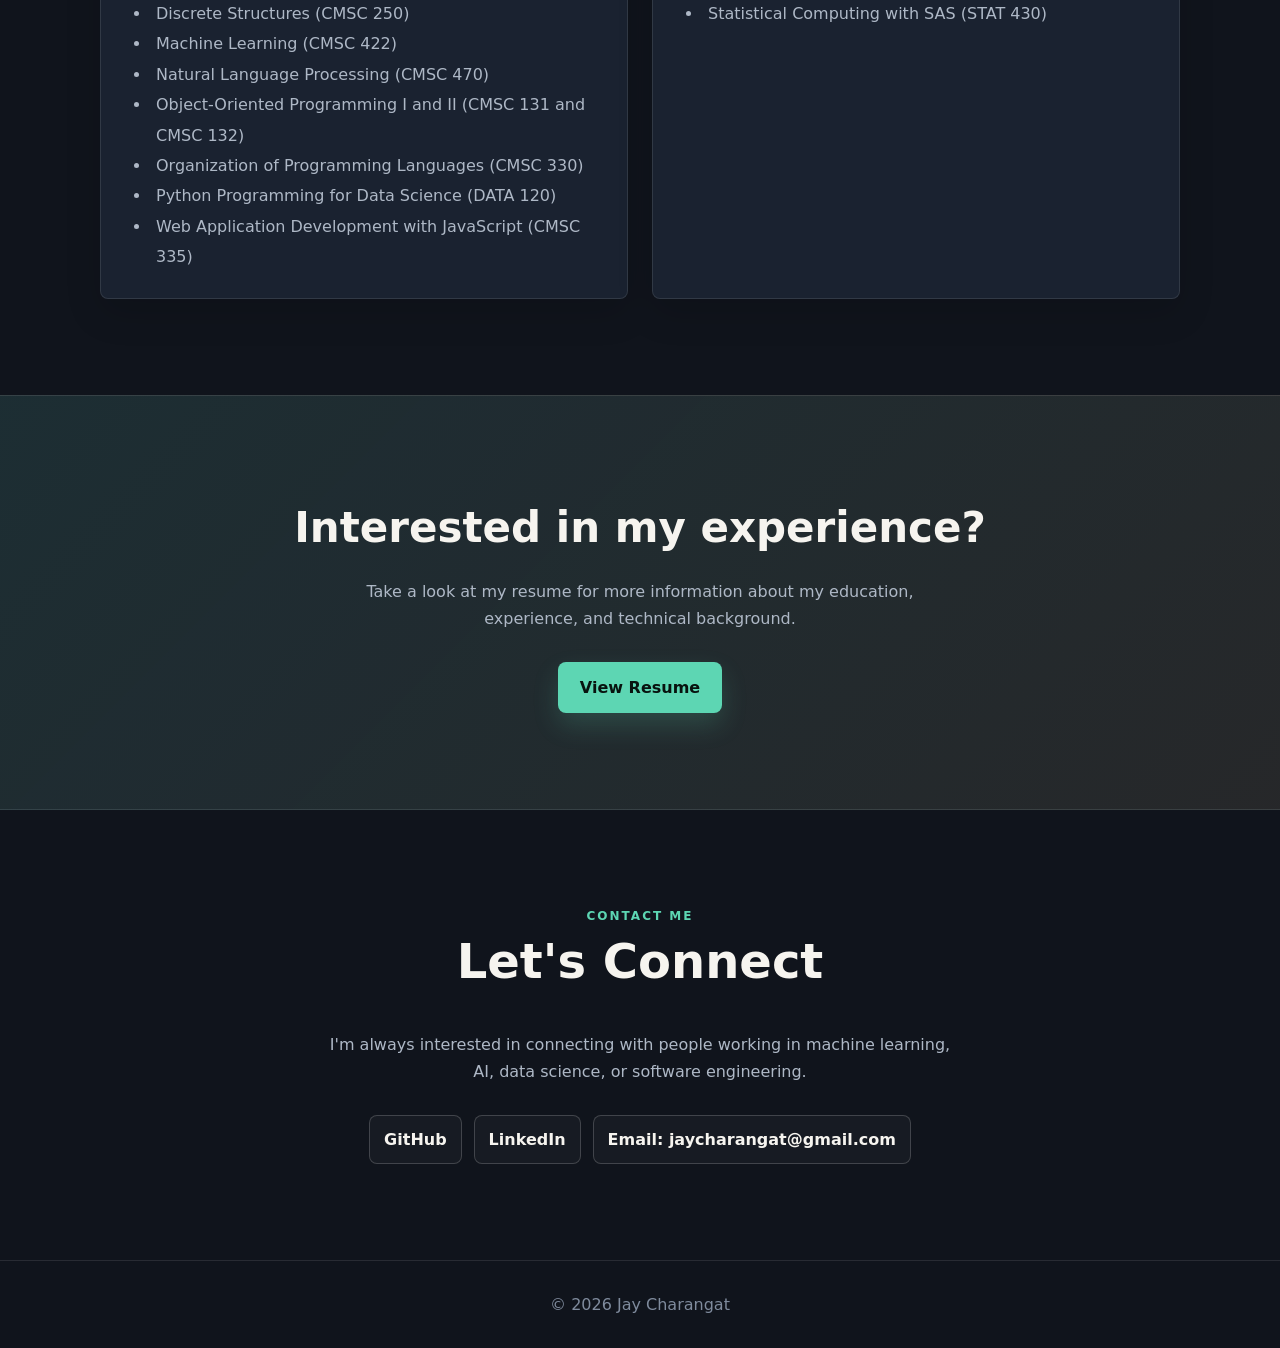
==== commit 69dcfcf4: "Polish portfolio styling and coursework layout" ====
--- a/index.html
+++ b/index.html
@@ -20,6 +20,7 @@
                 <a href="#about">About</a>
                 <a href="#projects">Projects</a>
                 <a href="#skills">Skills</a>
+                <a href="#coursework">Coursework</a>
                 <a href="#contact">Contact</a>
             </div>
         </nav>
@@ -95,12 +96,12 @@
 
         <div class="projects-grid">
 
-            <!-- Project 1 -->
             <article class="project-card">
 
-                <div class="project-image">
-                    <img src="assets/images/rag-project.png"
-                         alt="RAG Document Intelligence Project">
+                <div class="project-visual rag-visual" aria-hidden="true">
+                    <span>OCR</span>
+                    <span>Embeddings</span>
+                    <span>Retrieval</span>
                 </div>
 
                 <div class="project-content">
@@ -125,8 +126,11 @@
                         <span>RAG</span>
                     </div>
 
-                    <a href="#" class="project-link">
-                        View Project →
+                    <a href="https://github.com/jaycharangat"
+                       target="_blank"
+                       rel="noreferrer"
+                       class="project-link">
+                        View GitHub &rarr;
                     </a>
 
                 </div>
@@ -134,12 +138,13 @@
             </article>
 
 
-            <!-- Project 2 -->
             <article class="project-card">
 
-                <div class="project-image">
-                    <img src="assets/images/tree-dashboard.png"
-                         alt="Tree Risk Analysis Dashboard">
+                <div class="project-visual dashboard-visual" aria-hidden="true">
+                    <span></span>
+                    <span></span>
+                    <span></span>
+                    <span></span>
                 </div>
 
                 <div class="project-content">
@@ -163,8 +168,11 @@
                         <span>SQL</span>
                     </div>
 
-                    <a href="#" class="project-link">
-                        View Project →
+                    <a href="https://github.com/jaycharangat"
+                       target="_blank"
+                       rel="noreferrer"
+                       class="project-link">
+                        View GitHub &rarr;
                     </a>
 
                 </div>
@@ -172,48 +180,12 @@
             </article>
 
 
-            <!-- Project 3 -->
             <article class="project-card">
 
-                <div class="project-image">
-                    <img src="x"
-                         alt="x">
-                </div>
-
-                <div class="project-content">
-
-                    <p class="project-type">
-                        xxx
-                    </p>
-
-                    <h3>xxx</h3>
-
-                    <p>
-                        xxx
-                    </p>
-
-                    <div class="tech-stack">
-                        <span>xx</span>
-                        <span>xx</span>
-                        <span>xx</span>
-                        <span>xx</span>
-                    </div>
-
-                    <a href="#" class="project-link">
-                        View Project →
-                    </a>
-
-                </div>
-
-            </article>
-
-
-            <!-- Project 4 -->
-            <article class="project-card">
-
-                <div class="project-image">
-                    <img src="assets/images/sentiment.png"
-                         alt="Sentiment Analysis Classifier">
+                <div class="project-visual model-visual" aria-hidden="true">
+                    <span></span>
+                    <span></span>
+                    <span></span>
                 </div>
 
                 <div class="project-content">
@@ -225,9 +197,9 @@
                     <h3>Sentiment Analysis Classifier</h3>
 
                     <p>
-                        A machine learning model that analyzes text and
-                        predicts sentiment using natural language processing
-                        techniques.
+                        A machine learning classifier that analyzes text and
+                        predicts sentiment using natural language processing,
+                        feature engineering, and model evaluation techniques.
                     </p>
 
                     <div class="tech-stack">
@@ -236,8 +208,11 @@
                         <span>NLP</span>
                     </div>
 
-                    <a href="#" class="project-link">
-                        View Project →
+                    <a href="https://github.com/jaycharangat"
+                       target="_blank"
+                       rel="noreferrer"
+                       class="project-link">
+                        View GitHub &rarr;
                     </a>
 
                 </div>
@@ -333,41 +308,43 @@
             <h2>Relevant Coursework</h2>
         </div>
 
-        <div class="course-category">
-            <h2>Computer Science</h2>
-
-            <ul class="course-list">
-                <li>Algorithms (CMSC 351)</li>
-                <li>Applications of R for Data Science (DATA 110)</li>
-                <li>Artificial Intelligence (CMSC 421)</li>
-                <li>Capstone in Machine Learning (CMSC 473)</li>
-                <li>Computational Methods (CMSC 460)</li>
-                <li>Computer Systems (CMSC 216)</li>
-                <li>Data Management (BSOS 180)</li>
-                <li>Data Science (CMSC 320)</li>
-                <li>Discrete Structures (CMSC 250)</li>
-                <li>Machine Learning (CMSC 422)</li>
-                <li>Natural Language Processing (CMSC 470)</li>
-                <li>Object-Oriented Programming I and II (CMSC 131 and CMSC 132)</li>
-                <li>Organization of Programming Languages (CMSC 330)</li>
-                <li>Python Programming for Data Science (DATA 120)</li>
-                <li>Web Application Development with JavaScript (CMSC 335)</li>
-            </ul>
-        </div>
-
-        <div class="course-category">
-            <h2>Mathematics & Statistics</h2>
-
-            <ul class="course-list">
-                <li>Actuarial Mathematics (STAT 470)</li>
-                <li>Applied Probability and Statistics I and II (STAT 400 and STAT 401)</li>
-                <li>Calculus I-III (MATH 140, MATH 141, MATH 241)</li>
-                <li>Differential Equations (MATH 246)</li>
-                <li>Introduction to MATLAB (MATH 206)</li>
-                <li>Linear Algebra (MATH 461)</li>
-                <li>Linear Optimization (MATH 423)</li>
-                <li>Statistical Computing with SAS (STAT 430)</li>
-            </ul>
+        <div class="coursework-grid">
+            <div class="course-category">
+                <h2>Computer Science</h2>
+
+                <ul class="course-list">
+                    <li>Algorithms (CMSC 351)</li>
+                    <li>Applications of R for Data Science (DATA 110)</li>
+                    <li>Artificial Intelligence (CMSC 421)</li>
+                    <li>Capstone in Machine Learning (CMSC 473)</li>
+                    <li>Computational Methods (CMSC 460)</li>
+                    <li>Computer Systems (CMSC 216)</li>
+                    <li>Data Management (BSOS 180)</li>
+                    <li>Data Science (CMSC 320)</li>
+                    <li>Discrete Structures (CMSC 250)</li>
+                    <li>Machine Learning (CMSC 422)</li>
+                    <li>Natural Language Processing (CMSC 470)</li>
+                    <li>Object-Oriented Programming I and II (CMSC 131 and CMSC 132)</li>
+                    <li>Organization of Programming Languages (CMSC 330)</li>
+                    <li>Python Programming for Data Science (DATA 120)</li>
+                    <li>Web Application Development with JavaScript (CMSC 335)</li>
+                </ul>
+            </div>
+
+            <div class="course-category">
+                <h2>Mathematics & Statistics</h2>
+
+                <ul class="course-list">
+                    <li>Actuarial Mathematics (STAT 470)</li>
+                    <li>Applied Probability and Statistics I and II (STAT 400 and STAT 401)</li>
+                    <li>Calculus I-III (MATH 140, MATH 141, MATH 241)</li>
+                    <li>Differential Equations (MATH 246)</li>
+                    <li>Introduction to MATLAB (MATH 206)</li>
+                    <li>Linear Algebra (MATH 461)</li>
+                    <li>Linear Optimization (MATH 423)</li>
+                    <li>Statistical Computing with SAS (STAT 430)</li>
+                </ul>
+            </div>
         </div>
 
     </section>
@@ -439,4 +416,4 @@
     <script src="script.js"></script>
 
 </body>
-</html>+</html>
--- a/style.css
+++ b/style.css
@@ -1,3 +1,18 @@
+:root {
+    --bg: #10141c;
+    --bg-soft: #151b25;
+    --surface: #1a2230;
+    --surface-raised: #202b3b;
+    --line: rgba(255, 255, 255, 0.1);
+    --line-strong: rgba(255, 255, 255, 0.18);
+    --text: #f6f4ef;
+    --muted: #aeb8c6;
+    --accent: #5dd6b3;
+    --accent-cool: #7ab7ff;
+    --accent-warm: #f4b860;
+    --shadow: 0 22px 60px rgba(0, 0, 0, 0.28);
+}
+
 * {
     margin: 0;
     padding: 0;
@@ -9,10 +24,29 @@
 }
 
 body {
-    font-family: Arial, sans-serif;
-    background: #0f172a;
-    color: #e2e8f0;
-    line-height: 1.6;
+    font-family: Inter, ui-sans-serif, system-ui, -apple-system, BlinkMacSystemFont, "Segoe UI", Arial, sans-serif;
+    background:
+        radial-gradient(circle at top left, rgba(93, 214, 179, 0.12), transparent 34rem),
+        radial-gradient(circle at top right, rgba(244, 184, 96, 0.1), transparent 30rem),
+        var(--bg);
+    color: var(--text);
+    line-height: 1.7;
+}
+
+body::before {
+    content: "";
+    position: fixed;
+    inset: 0;
+    z-index: -1;
+    pointer-events: none;
+    background-image: linear-gradient(rgba(255, 255, 255, 0.035) 1px, transparent 1px),
+        linear-gradient(90deg, rgba(255, 255, 255, 0.035) 1px, transparent 1px);
+    background-size: 48px 48px;
+    mask-image: linear-gradient(to bottom, rgba(0, 0, 0, 0.55), transparent 70%);
+}
+
+a {
+    text-underline-offset: 4px;
 }
 
 
@@ -22,44 +56,44 @@
     position: sticky;
     top: 0;
     z-index: 1000;
-
-    background: rgba(15, 23, 42, 0.9);
-    backdrop-filter: blur(10px);
-
-    border-bottom: 1px solid #1e293b;
+    background: rgba(16, 20, 28, 0.82);
+    backdrop-filter: blur(18px);
+    border-bottom: 1px solid var(--line);
 }
 
 .navbar {
-    max-width: 1100px;
+    max-width: 1120px;
     margin: auto;
-
-    padding: 20px;
-
+    padding: 18px 20px;
     display: flex;
     justify-content: space-between;
     align-items: center;
 }
 
 .logo {
-    color: white;
+    color: var(--text);
     text-decoration: none;
     font-size: 20px;
-    font-weight: bold;
+    font-weight: 800;
 }
 
 .nav-links {
     display: flex;
-    gap: 30px;
+    gap: 10px;
 }
 
 .nav-links a {
-    color: #94a3b8;
+    color: var(--muted);
     text-decoration: none;
-    transition: 0.3s;
-}
-
-.nav-links a:hover {
-    color: white;
+    padding: 8px 12px;
+    border-radius: 8px;
+    transition: 0.2s ease;
+}
+
+.nav-links a:hover,
+.nav-links a:focus-visible {
+    color: var(--text);
+    background: rgba(255, 255, 255, 0.06);
 }
 
 
@@ -67,45 +101,41 @@
 
 .hero {
     min-height: 90vh;
-
     display: flex;
     align-items: center;
-
-    max-width: 1100px;
+    max-width: 1120px;
     margin: auto;
-
-    padding: 80px 20px;
+    padding: 92px 20px;
 }
 
 .hero-content {
-    max-width: 800px;
+    max-width: 820px;
 }
 
 .eyebrow {
-    color: #38bdf8;
-    font-size: 14px;
-    font-weight: bold;
+    color: var(--accent);
+    font-size: 13px;
+    font-weight: 800;
     letter-spacing: 2px;
-    margin-bottom: 20px;
+    margin-bottom: 18px;
+    text-transform: uppercase;
 }
 
 .hero h1 {
-    font-size: clamp(48px, 8vw, 80px);
-    line-height: 1.05;
-    margin-bottom: 30px;
+    font-size: clamp(48px, 8vw, 84px);
+    line-height: 1.03;
+    margin-bottom: 28px;
 }
 
 .hero h1 span {
-    color: #38bdf8;
+    color: var(--accent);
 }
 
 .hero-description {
-    max-width: 650px;
-
+    max-width: 680px;
     font-size: 20px;
-    color: #94a3b8;
-
-    margin-bottom: 35px;
+    color: var(--muted);
+    margin-bottom: 36px;
 }
 
 
@@ -113,65 +143,72 @@
 
 .hero-buttons {
     display: flex;
-    gap: 15px;
+    gap: 14px;
+    flex-wrap: wrap;
 }
 
 .button {
-    display: inline-block;
-
-    padding: 13px 24px;
-
-    border-radius: 8px;
-
+    display: inline-flex;
+    align-items: center;
+    justify-content: center;
+    min-height: 46px;
+    padding: 12px 22px;
+    border-radius: 8px;
     text-decoration: none;
-
-    font-weight: bold;
-
-    transition: 0.3s;
+    font-weight: 800;
+    transition: 0.2s ease;
 }
 
 .primary {
-    background: #38bdf8;
-    color: #0f172a;
-}
-
-.primary:hover {
-    transform: translateY(-3px);
+    background: var(--accent);
+    color: #08130f;
+    box-shadow: 0 12px 26px rgba(93, 214, 179, 0.18);
+}
+
+.primary:hover,
+.secondary:hover {
+    transform: translateY(-2px);
 }
 
 .secondary {
-    border: 1px solid #334155;
-    color: white;
+    border: 1px solid var(--line-strong);
+    color: var(--text);
+    background: rgba(255, 255, 255, 0.03);
 }
 
 .secondary:hover {
-    background: #1e293b;
+    border-color: var(--accent);
 }
 
 
 /* Sections */
 
 .section {
-    max-width: 1100px;
-
+    max-width: 1120px;
     margin: auto;
-
-    padding: 100px 20px;
+    padding: 96px 20px;
+}
+
+.section + .section {
+    border-top: 1px solid rgba(255, 255, 255, 0.06);
 }
 
 .section-title {
-    margin-bottom: 50px;
+    margin-bottom: 42px;
 }
 
 .section-title p {
-    color: #38bdf8;
-    font-size: 13px;
-    font-weight: bold;
+    color: var(--accent);
+    font-size: 12px;
+    font-weight: 800;
     letter-spacing: 2px;
+    text-transform: uppercase;
 }
 
 .section-title h2 {
-    font-size: 42px;
+    font-size: clamp(34px, 5vw, 48px);
+    line-height: 1.12;
+    margin-top: 8px;
 }
 
 
@@ -179,43 +216,37 @@
 
 .about-container {
     display: grid;
-
     grid-template-columns: 280px 1fr;
-
     gap: 60px;
-
     align-items: center;
 }
 
 .profile-container {
     display: flex;
-
     justify-content: center;
 }
 
 .profile-picture {
     width: 250px;
     height: 250px;
-
     object-fit: cover;
-
     border-radius: 50%;
-
-    border: 3px solid #38bdf8;
-
-    box-shadow: 0 0 30px rgba(56, 189, 248, 0.15);
+    border: 4px solid rgba(93, 214, 179, 0.78);
+    box-shadow: 0 0 0 10px rgba(93, 214, 179, 0.08), var(--shadow);
 }
 
 .about-content {
-    max-width: 750px;
-
-    color: #94a3b8;
-
+    max-width: 760px;
+    color: var(--muted);
     font-size: 17px;
 }
 
 .about-content p {
-    margin-bottom: 20px;
+    margin-bottom: 18px;
+}
+
+.about-content strong {
+    color: var(--text);
 }
 
 
@@ -223,102 +254,149 @@
 
 .projects-grid {
     display: grid;
-
-    grid-template-columns: repeat(2, 1fr);
-
-    gap: 25px;
+    grid-template-columns: repeat(3, 1fr);
+    gap: 24px;
 }
 
 .project-card {
-    background: #111c32;
-
-    border: 1px solid #1e293b;
-
-    border-radius: 12px;
-
+    background: linear-gradient(180deg, rgba(255, 255, 255, 0.045), rgba(255, 255, 255, 0.015)), var(--surface);
+    border: 1px solid var(--line);
+    border-radius: 8px;
     overflow: hidden;
-
-    transition: 0.3s;
+    box-shadow: 0 16px 44px rgba(0, 0, 0, 0.18);
+    transition: 0.22s ease;
 }
 
 .project-card:hover {
     transform: translateY(-6px);
-
-    border-color: #38bdf8;
-}
-
-.project-image {
+    border-color: rgba(93, 214, 179, 0.5);
+    box-shadow: var(--shadow);
+}
+
+.project-visual {
     height: 220px;
-
-    background: #1e293b;
-
+    background:
+        linear-gradient(135deg, rgba(122, 183, 255, 0.12), transparent 55%),
+        var(--surface-raised);
     overflow: hidden;
-}
-
-.project-image img {
-    width: 100%;
-    height: 100%;
-
-    object-fit: cover;
+    padding: 18px;
+}
+
+.rag-visual {
+    display: flex;
+    flex-direction: column;
+    justify-content: center;
+    gap: 12px;
+}
+
+.rag-visual span {
+    width: fit-content;
+    padding: 9px 12px;
+    border-radius: 8px;
+    background: rgba(93, 214, 179, 0.12);
+    border: 1px solid rgba(93, 214, 179, 0.26);
+    color: var(--text);
+    font-size: 13px;
+    font-weight: bold;
+}
+
+.rag-visual span:nth-child(2) {
+    margin-left: 48px;
+    color: var(--accent-warm);
+}
+
+.rag-visual span:nth-child(3) {
+    margin-left: 96px;
+    color: var(--accent-cool);
+}
+
+.dashboard-visual {
+    display: grid;
+    grid-template-columns: 1fr 1fr;
+    gap: 12px;
+}
+
+.dashboard-visual span {
+    border-radius: 8px;
+    background: linear-gradient(145deg, rgba(122, 183, 255, 0.34), rgba(93, 214, 179, 0.1));
+    border: 1px solid rgba(255, 255, 255, 0.12);
+}
+
+.dashboard-visual span:first-child {
+    grid-column: span 2;
+}
+
+.model-visual {
+    display: flex;
+    align-items: center;
+    justify-content: center;
+    gap: 12px;
+}
+
+.model-visual span {
+    width: 78px;
+    height: 78px;
+    border-radius: 50%;
+    border: 1px solid rgba(255, 255, 255, 0.16);
+    background: rgba(93, 214, 179, 0.13);
+}
+
+.model-visual span:nth-child(2) {
+    background: rgba(244, 184, 96, 0.15);
+}
+
+.model-visual span:nth-child(3) {
+    background: rgba(122, 183, 255, 0.15);
 }
 
 .project-content {
-    padding: 25px;
+    padding: 26px;
 }
 
 .project-type {
-    color: #38bdf8;
-
+    color: var(--accent);
     font-size: 12px;
-
     font-weight: bold;
-
     letter-spacing: 1px;
-
     margin-bottom: 10px;
 }
 
 .project-content h3 {
-    font-size: 25px;
-
-    margin-bottom: 15px;
+    font-size: 24px;
+    line-height: 1.22;
+    margin-bottom: 14px;
 }
 
 .project-content p {
-    color: #94a3b8;
-
+    color: var(--muted);
     margin-bottom: 20px;
 }
 
 .tech-stack {
     display: flex;
-
     flex-wrap: wrap;
-
     gap: 8px;
-
     margin-bottom: 20px;
 }
 
 .tech-stack span,
 .skills span {
-    background: #1e293b;
-
-    color: #cbd5e1;
-
+    background: rgba(255, 255, 255, 0.06);
+    color: #d9e1ea;
     padding: 6px 10px;
-
-    border-radius: 5px;
-
+    border-radius: 6px;
+    border: 1px solid rgba(255, 255, 255, 0.08);
     font-size: 13px;
 }
 
 .project-link {
-    color: #38bdf8;
-
+    color: var(--accent);
     text-decoration: none;
-
     font-weight: bold;
+}
+
+.project-link:hover {
+    color: var(--accent-warm);
 }
 
 
@@ -326,94 +404,82 @@
 
 .skills-grid {
     display: grid;
-
     grid-template-columns: repeat(2, 1fr);
-
-    gap: 25px;
+    gap: 24px;
 }
 
 .skill-category {
-    background: #111c32;
-
-    border: 1px solid #1e293b;
-
-    border-radius: 10px;
-
-    padding: 25px;
+    background: var(--surface);
+    border: 1px solid var(--line);
+    border-radius: 8px;
+    padding: 26px;
+    box-shadow: 0 14px 36px rgba(0, 0, 0, 0.14);
 }
 
 .skill-category h3 {
-    margin-bottom: 20px;
+    margin-bottom: 18px;
+    font-size: 21px;
 }
 
 .skills {
     display: flex;
-
     flex-wrap: wrap;
-
     gap: 8px;
 }
+
 
 /* Coursework */
 
 .coursework-grid {
     display: grid;
-
     grid-template-columns: repeat(2, 1fr);
-
-    gap: 25px;
+    gap: 24px;
 }
 
 .course-category {
-    background: #111c32;
-
-    border: 1px solid #1e293b;
-
-    border-radius: 10px;
-
-    padding: 25px;
-}
-
+    background: var(--surface);
+    border: 1px solid var(--line);
+    border-radius: 8px;
+    padding: 26px;
+    box-shadow: 0 14px 36px rgba(0, 0, 0, 0.14);
+}
+
+.course-category h2,
 .course-category h3 {
-    margin-bottom: 20px;
-
-    font-size: 20px;
+    margin-bottom: 18px;
+    font-size: 22px;
 }
 
 .course-list {
-    padding-left: 25px;
-
-    color: #94a3b8;
-
-    line-height: 2;
+    padding-left: 24px;
+    color: var(--muted);
+    line-height: 1.9;
 }
 
 .course-list li {
     padding-left: 5px;
 }
 
+
 /* Resume */
 
 .resume-section {
     text-align: center;
-
-    padding: 100px 20px;
-
-    background: #111c32;
+    padding: 96px 20px;
+    background: linear-gradient(135deg, rgba(93, 214, 179, 0.1), rgba(244, 184, 96, 0.08)), var(--bg-soft);
+    border-top: 1px solid var(--line);
+    border-bottom: 1px solid var(--line);
 }
 
 .resume-section h2 {
-    font-size: 38px;
-
-    margin-bottom: 15px;
+    font-size: clamp(32px, 5vw, 42px);
+    margin-bottom: 14px;
 }
 
 .resume-section p {
-    max-width: 600px;
-
+    max-width: 620px;
     margin: 0 auto 30px;
-
-    color: #94a3b8;
+    color: var(--muted);
 }
 
 
@@ -424,27 +490,33 @@
 }
 
 .contact > p {
-    max-width: 600px;
-
+    max-width: 640px;
     margin: 0 auto 30px;
-
-    color: #94a3b8;
+    color: var(--muted);
 }
 
 .contact-links {
     display: flex;
-
     justify-content: center;
-
-    gap: 30px;
+    flex-wrap: wrap;
+    gap: 12px;
 }
 
 .contact-links a {
-    color: #38bdf8;
-
+    color: var(--text);
     text-decoration: none;
-
     font-weight: bold;
+    border: 1px solid var(--line-strong);
+    border-radius: 8px;
+    padding: 10px 14px;
+    background: rgba(255, 255, 255, 0.03);
+    transition: 0.2s ease;
+}
+
+.contact-links a:hover {
+    color: var(--accent);
+    border-color: var(--accent);
+    transform: translateY(-2px);
 }
 
 
@@ -452,16 +524,19 @@
 
 footer {
     text-align: center;
-
     padding: 30px;
-
-    border-top: 1px solid #1e293b;
-
-    color: #64748b;
+    border-top: 1px solid var(--line);
+    color: #7f8b9d;
 }
 
 
 /* Mobile */
+
+@media (max-width: 920px) {
+    .projects-grid {
+        grid-template-columns: 1fr;
+    }
+}
 
 @media (max-width: 700px) {
 
@@ -471,10 +546,11 @@
 
     .hero {
         min-height: 80vh;
-    }
-
-    .projects-grid {
-        grid-template-columns: 1fr;
+        padding: 70px 20px;
+    }
+
+    .hero h1 {
+        font-size: 42px;
     }
 
     .skills-grid {
@@ -483,21 +559,17 @@
 
     .hero-buttons {
         flex-direction: column;
-
-        align-items: flex-start;
+        align-items: stretch;
     }
 
     .contact-links {
         flex-direction: column;
-
         gap: 15px;
     }
 
-        .about-container {
+    .about-container {
         grid-template-columns: 1fr;
-
         text-align: center;
-
         gap: 35px;
     }
 
@@ -511,7 +583,6 @@
     }
 
     .coursework-grid {
-    grid-template-columns: 1fr;
-    }
-
-}+        grid-template-columns: 1fr;
+    }
+}
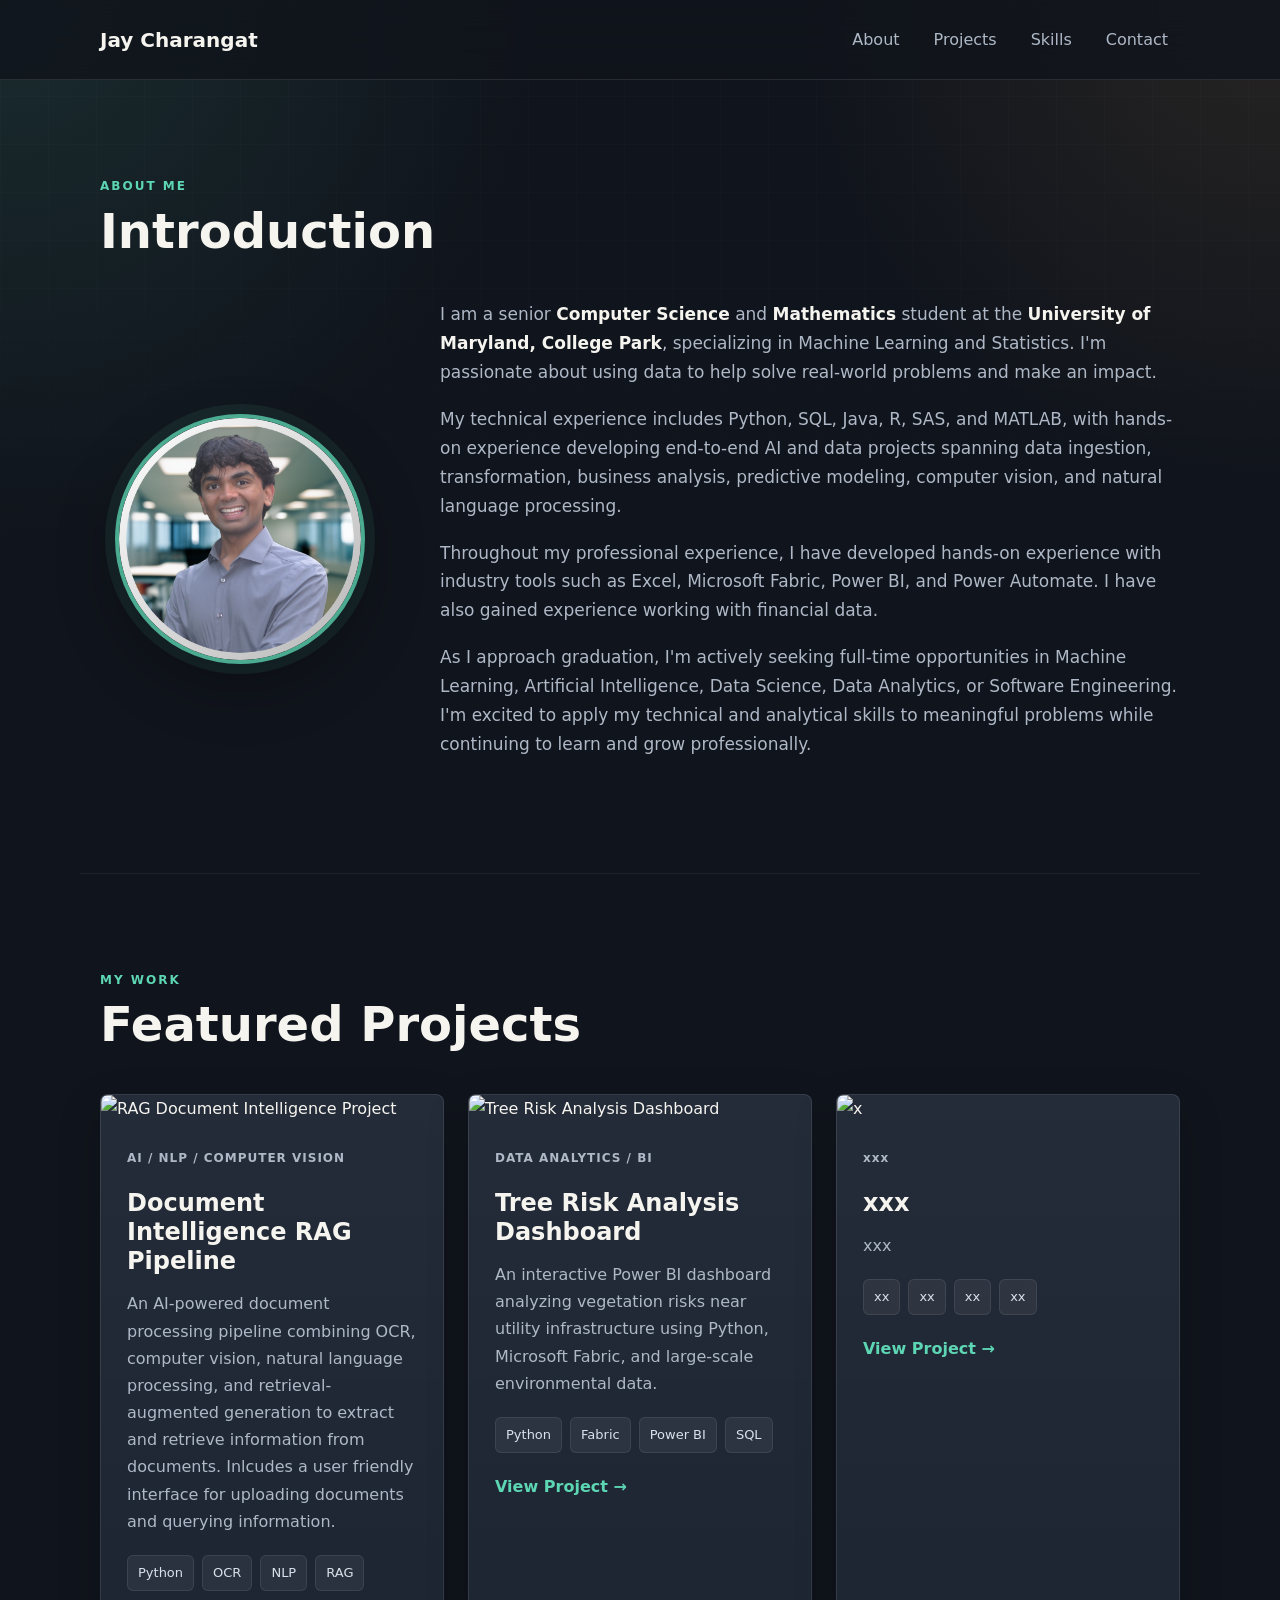
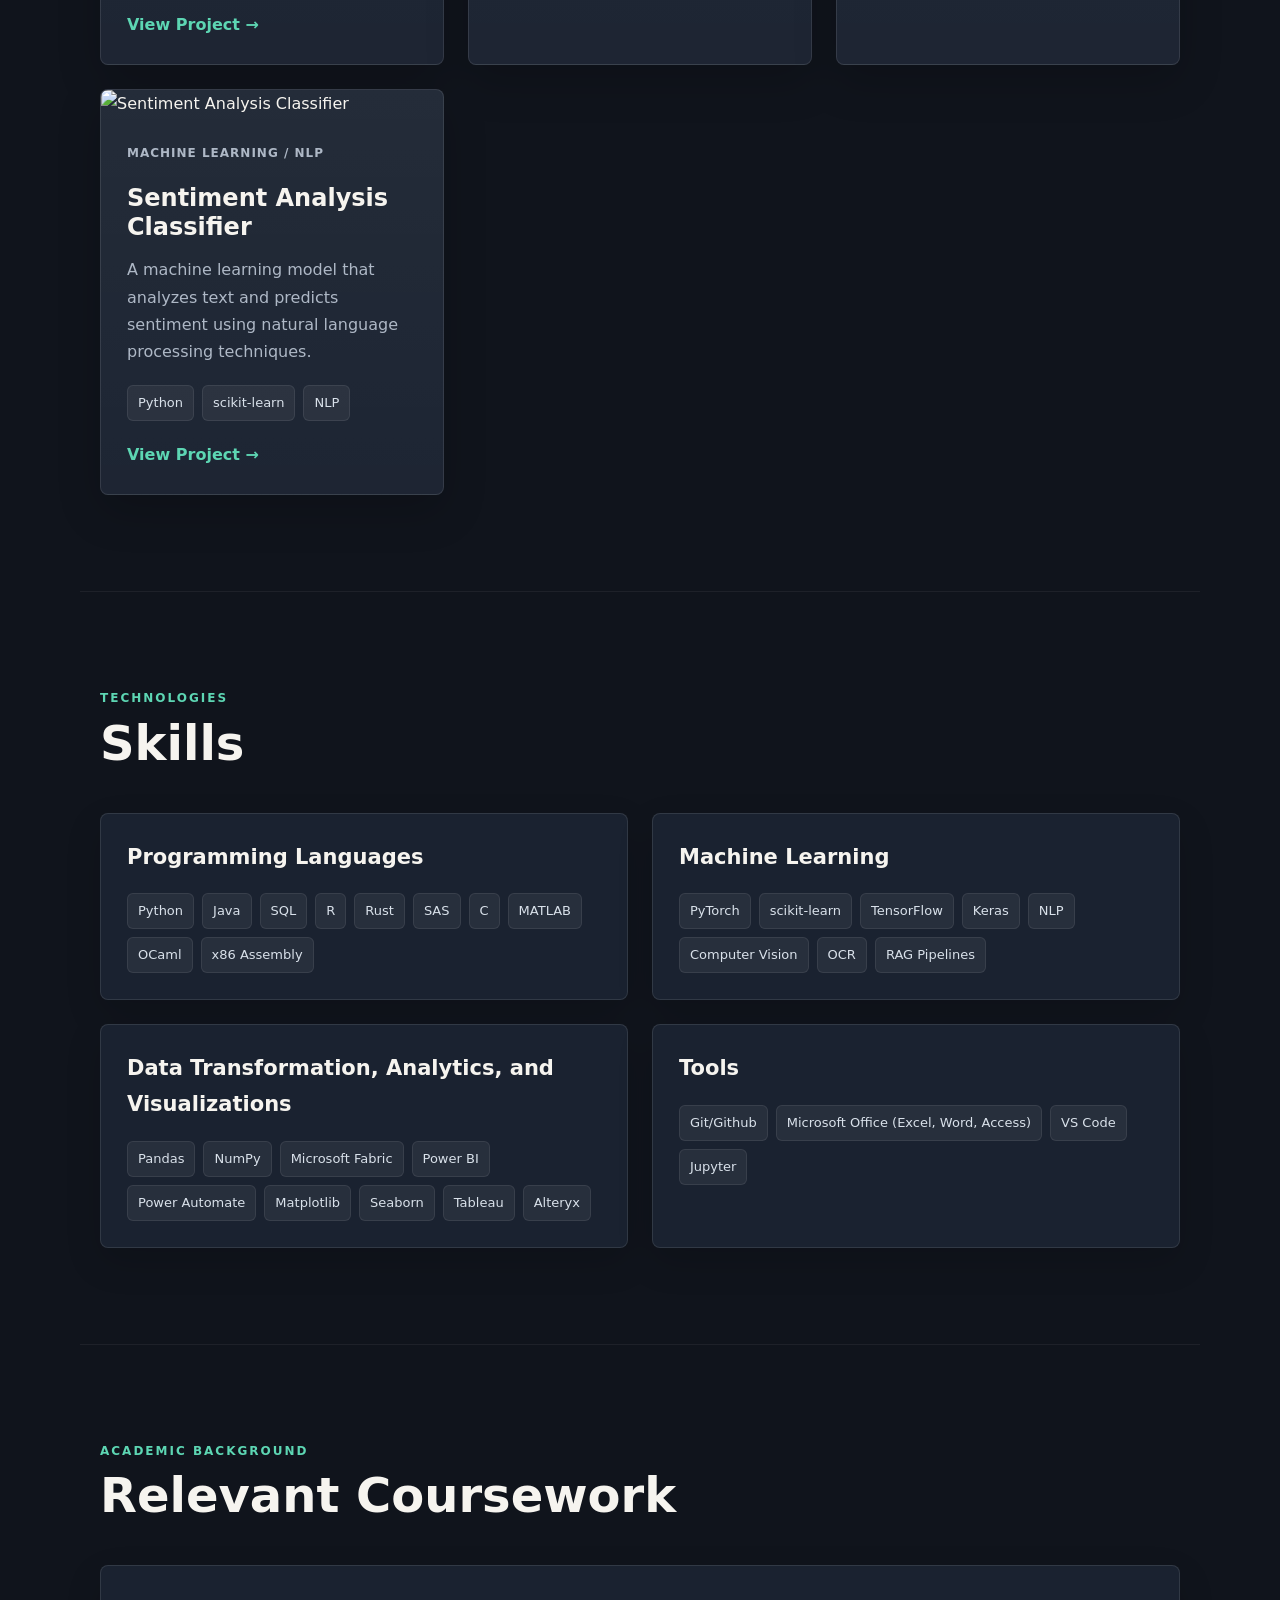
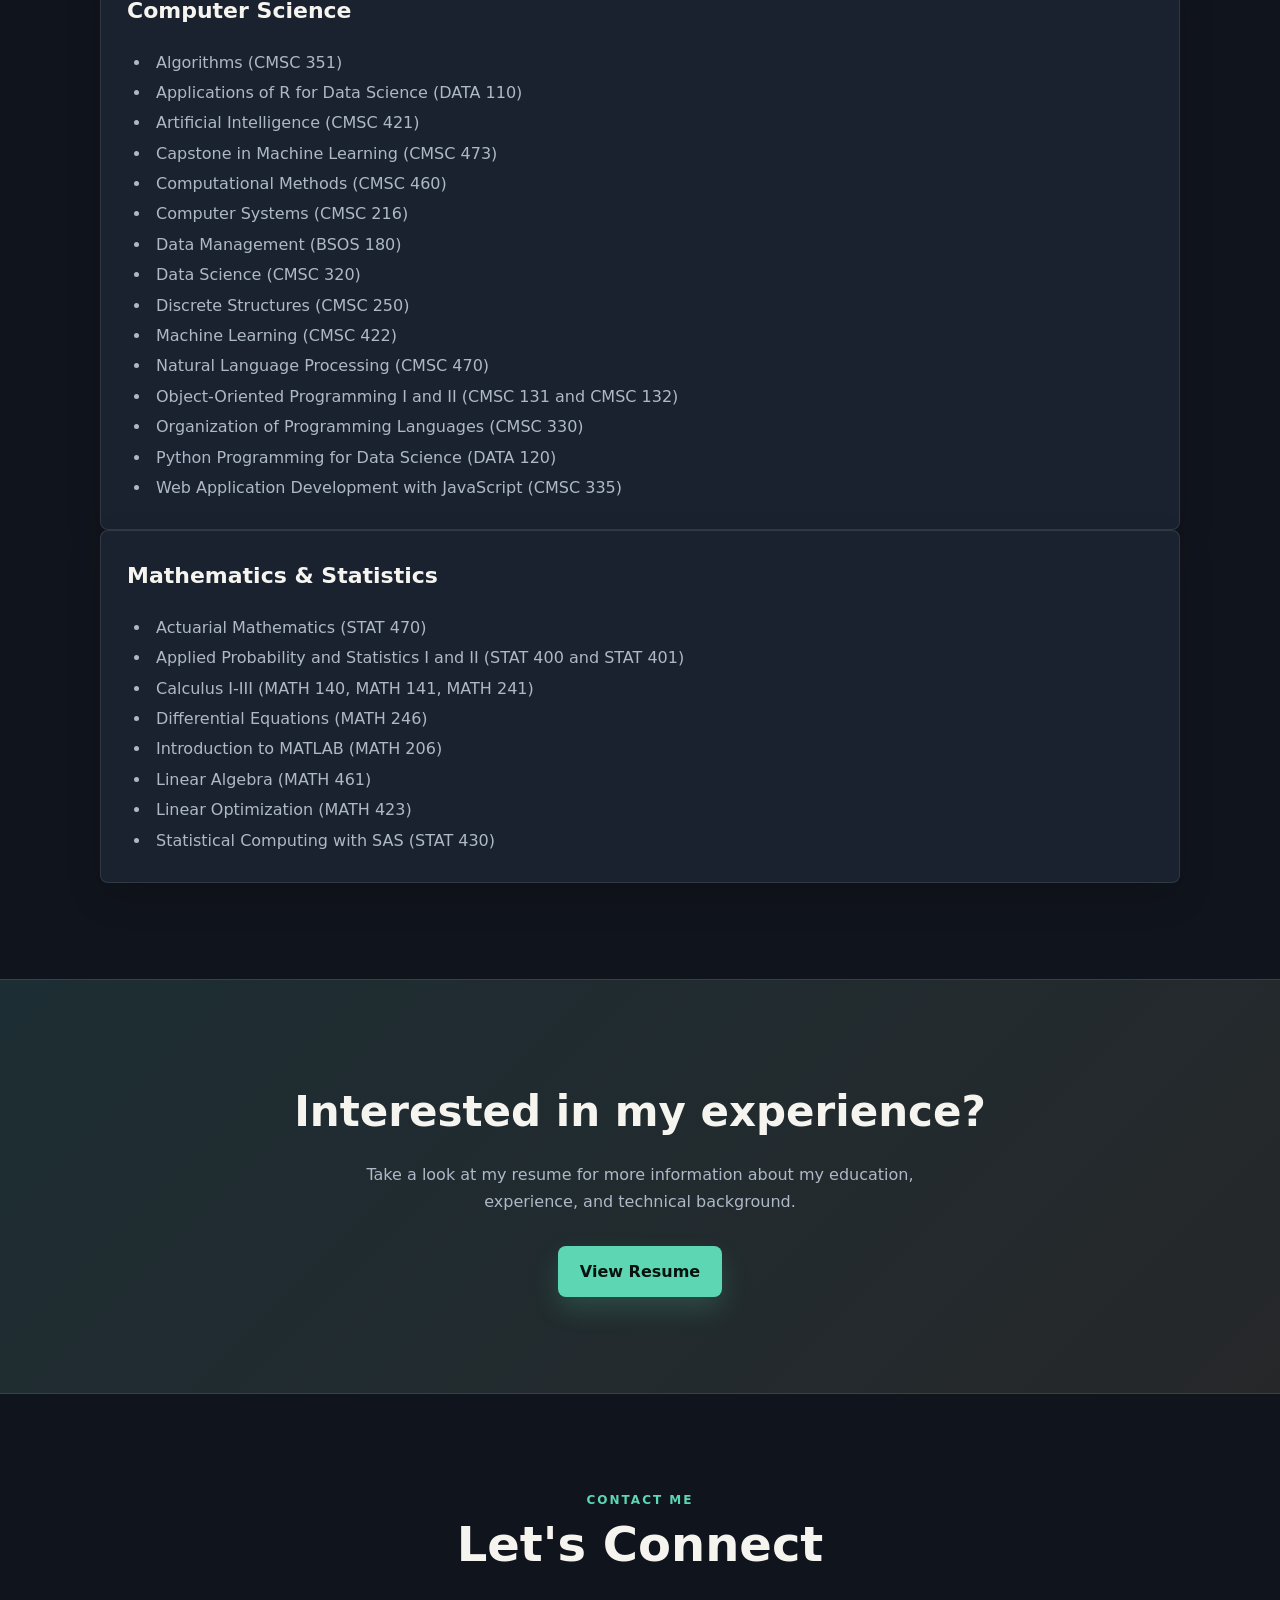
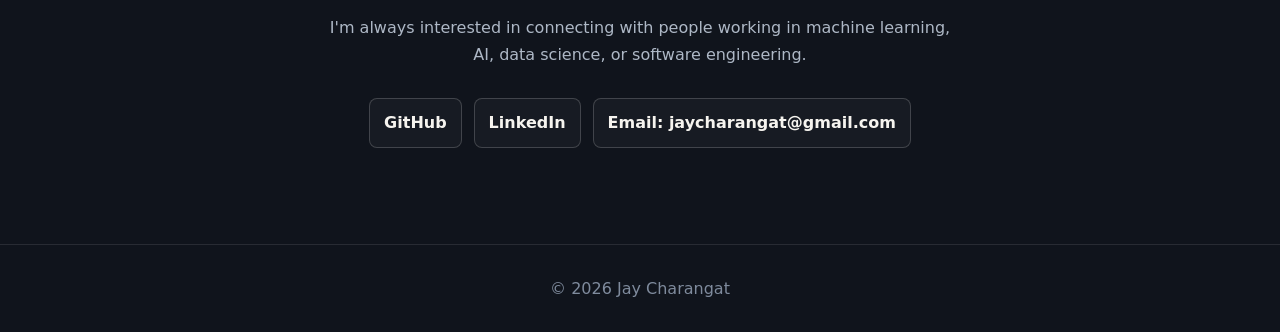
==== commit 7ff7735a: "updates" ====
--- a/index.html
+++ b/index.html
@@ -20,7 +20,6 @@
                 <a href="#about">About</a>
                 <a href="#projects">Projects</a>
                 <a href="#skills">Skills</a>
-                <a href="#coursework">Coursework</a>
                 <a href="#contact">Contact</a>
             </div>
         </nav>
@@ -56,8 +55,8 @@
                 </p>
 
                 <p>
-                    My technical experience includes Python, SQL, Java, R,
-                    MATLAB, C, and SAS, with hands-on experience developing
+                    My technical experience includes Python, SQL, Java, R, SAS,
+                    and MATLAB, with hands-on experience developing
                     end-to-end AI and data projects spanning data ingestion,
                     transformation, business analysis, predictive modeling,
                     computer vision, and natural language processing.
@@ -96,12 +95,12 @@
 
         <div class="projects-grid">
 
+            <!-- Project 1 -->
             <article class="project-card">
 
-                <div class="project-visual rag-visual" aria-hidden="true">
-                    <span>OCR</span>
-                    <span>Embeddings</span>
-                    <span>Retrieval</span>
+                <div class="project-image">
+                    <img src="assets/images/rag-project.png"
+                         alt="RAG Document Intelligence Project">
                 </div>
 
                 <div class="project-content">
@@ -116,7 +115,9 @@
                         An AI-powered document processing pipeline combining
                         OCR, computer vision, natural language processing,
                         and retrieval-augmented generation to extract and
-                        retrieve information from documents.
+                        retrieve information from documents. Inlcudes a user 
+                        friendly interface for uploading documents and 
+                        querying information.
                     </p>
 
                     <div class="tech-stack">
@@ -126,11 +127,8 @@
                         <span>RAG</span>
                     </div>
 
-                    <a href="https://github.com/jaycharangat"
-                       target="_blank"
-                       rel="noreferrer"
-                       class="project-link">
-                        View GitHub &rarr;
+                    <a href="#" class="project-link">
+                        View Project →
                     </a>
 
                 </div>
@@ -138,13 +136,12 @@
             </article>
 
 
+            <!-- Project 2 -->
             <article class="project-card">
 
-                <div class="project-visual dashboard-visual" aria-hidden="true">
-                    <span></span>
-                    <span></span>
-                    <span></span>
-                    <span></span>
+                <div class="project-image">
+                    <img src="assets/images/tree-dashboard.png"
+                         alt="Tree Risk Analysis Dashboard">
                 </div>
 
                 <div class="project-content">
@@ -168,11 +165,8 @@
                         <span>SQL</span>
                     </div>
 
-                    <a href="https://github.com/jaycharangat"
-                       target="_blank"
-                       rel="noreferrer"
-                       class="project-link">
-                        View GitHub &rarr;
+                    <a href="#" class="project-link">
+                        View Project →
                     </a>
 
                 </div>
@@ -180,12 +174,48 @@
             </article>
 
 
+            <!-- Project 3 -->
             <article class="project-card">
 
-                <div class="project-visual model-visual" aria-hidden="true">
-                    <span></span>
-                    <span></span>
-                    <span></span>
+                <div class="project-image">
+                    <img src="x"
+                         alt="x">
+                </div>
+
+                <div class="project-content">
+
+                    <p class="project-type">
+                        xxx
+                    </p>
+
+                    <h3>xxx</h3>
+
+                    <p>
+                        xxx
+                    </p>
+
+                    <div class="tech-stack">
+                        <span>xx</span>
+                        <span>xx</span>
+                        <span>xx</span>
+                        <span>xx</span>
+                    </div>
+
+                    <a href="#" class="project-link">
+                        View Project →
+                    </a>
+
+                </div>
+
+            </article>
+
+
+            <!-- Project 4 -->
+            <article class="project-card">
+
+                <div class="project-image">
+                    <img src="assets/images/sentiment.png"
+                         alt="Sentiment Analysis Classifier">
                 </div>
 
                 <div class="project-content">
@@ -197,9 +227,9 @@
                     <h3>Sentiment Analysis Classifier</h3>
 
                     <p>
-                        A machine learning classifier that analyzes text and
-                        predicts sentiment using natural language processing,
-                        feature engineering, and model evaluation techniques.
+                        A machine learning model that analyzes text and
+                        predicts sentiment using natural language processing
+                        techniques.
                     </p>
 
                     <div class="tech-stack">
@@ -208,11 +238,8 @@
                         <span>NLP</span>
                     </div>
 
-                    <a href="https://github.com/jaycharangat"
-                       target="_blank"
-                       rel="noreferrer"
-                       class="project-link">
-                        View GitHub &rarr;
+                    <a href="#" class="project-link">
+                        View Project →
                     </a>
 
                 </div>
@@ -235,7 +262,7 @@
         <div class="skills-grid">
 
             <div class="skill-category">
-                <h3>Programming</h3>
+                <h3>Programming Languages</h3>
 
                 <div class="skills">
                     <span>Python</span>
@@ -308,43 +335,41 @@
             <h2>Relevant Coursework</h2>
         </div>
 
-        <div class="coursework-grid">
-            <div class="course-category">
-                <h2>Computer Science</h2>
-
-                <ul class="course-list">
-                    <li>Algorithms (CMSC 351)</li>
-                    <li>Applications of R for Data Science (DATA 110)</li>
-                    <li>Artificial Intelligence (CMSC 421)</li>
-                    <li>Capstone in Machine Learning (CMSC 473)</li>
-                    <li>Computational Methods (CMSC 460)</li>
-                    <li>Computer Systems (CMSC 216)</li>
-                    <li>Data Management (BSOS 180)</li>
-                    <li>Data Science (CMSC 320)</li>
-                    <li>Discrete Structures (CMSC 250)</li>
-                    <li>Machine Learning (CMSC 422)</li>
-                    <li>Natural Language Processing (CMSC 470)</li>
-                    <li>Object-Oriented Programming I and II (CMSC 131 and CMSC 132)</li>
-                    <li>Organization of Programming Languages (CMSC 330)</li>
-                    <li>Python Programming for Data Science (DATA 120)</li>
-                    <li>Web Application Development with JavaScript (CMSC 335)</li>
-                </ul>
-            </div>
-
-            <div class="course-category">
-                <h2>Mathematics & Statistics</h2>
-
-                <ul class="course-list">
-                    <li>Actuarial Mathematics (STAT 470)</li>
-                    <li>Applied Probability and Statistics I and II (STAT 400 and STAT 401)</li>
-                    <li>Calculus I-III (MATH 140, MATH 141, MATH 241)</li>
-                    <li>Differential Equations (MATH 246)</li>
-                    <li>Introduction to MATLAB (MATH 206)</li>
-                    <li>Linear Algebra (MATH 461)</li>
-                    <li>Linear Optimization (MATH 423)</li>
-                    <li>Statistical Computing with SAS (STAT 430)</li>
-                </ul>
-            </div>
+        <div class="course-category">
+            <h2>Computer Science</h2>
+
+            <ul class="course-list">
+                <li>Algorithms (CMSC 351)</li>
+                <li>Applications of R for Data Science (DATA 110)</li>
+                <li>Artificial Intelligence (CMSC 421)</li>
+                <li>Capstone in Machine Learning (CMSC 473)</li>
+                <li>Computational Methods (CMSC 460)</li>
+                <li>Computer Systems (CMSC 216)</li>
+                <li>Data Management (BSOS 180)</li>
+                <li>Data Science (CMSC 320)</li>
+                <li>Discrete Structures (CMSC 250)</li>
+                <li>Machine Learning (CMSC 422)</li>
+                <li>Natural Language Processing (CMSC 470)</li>
+                <li>Object-Oriented Programming I and II (CMSC 131 and CMSC 132)</li>
+                <li>Organization of Programming Languages (CMSC 330)</li>
+                <li>Python Programming for Data Science (DATA 120)</li>
+                <li>Web Application Development with JavaScript (CMSC 335)</li>
+            </ul>
+        </div>
+
+        <div class="course-category">
+            <h2>Mathematics & Statistics</h2>
+
+            <ul class="course-list">
+                <li>Actuarial Mathematics (STAT 470)</li>
+                <li>Applied Probability and Statistics I and II (STAT 400 and STAT 401)</li>
+                <li>Calculus I-III (MATH 140, MATH 141, MATH 241)</li>
+                <li>Differential Equations (MATH 246)</li>
+                <li>Introduction to MATLAB (MATH 206)</li>
+                <li>Linear Algebra (MATH 461)</li>
+                <li>Linear Optimization (MATH 423)</li>
+                <li>Statistical Computing with SAS (STAT 430)</li>
+            </ul>
         </div>
 
     </section>
@@ -416,4 +441,4 @@
     <script src="script.js"></script>
 
 </body>
-</html>
+</html>
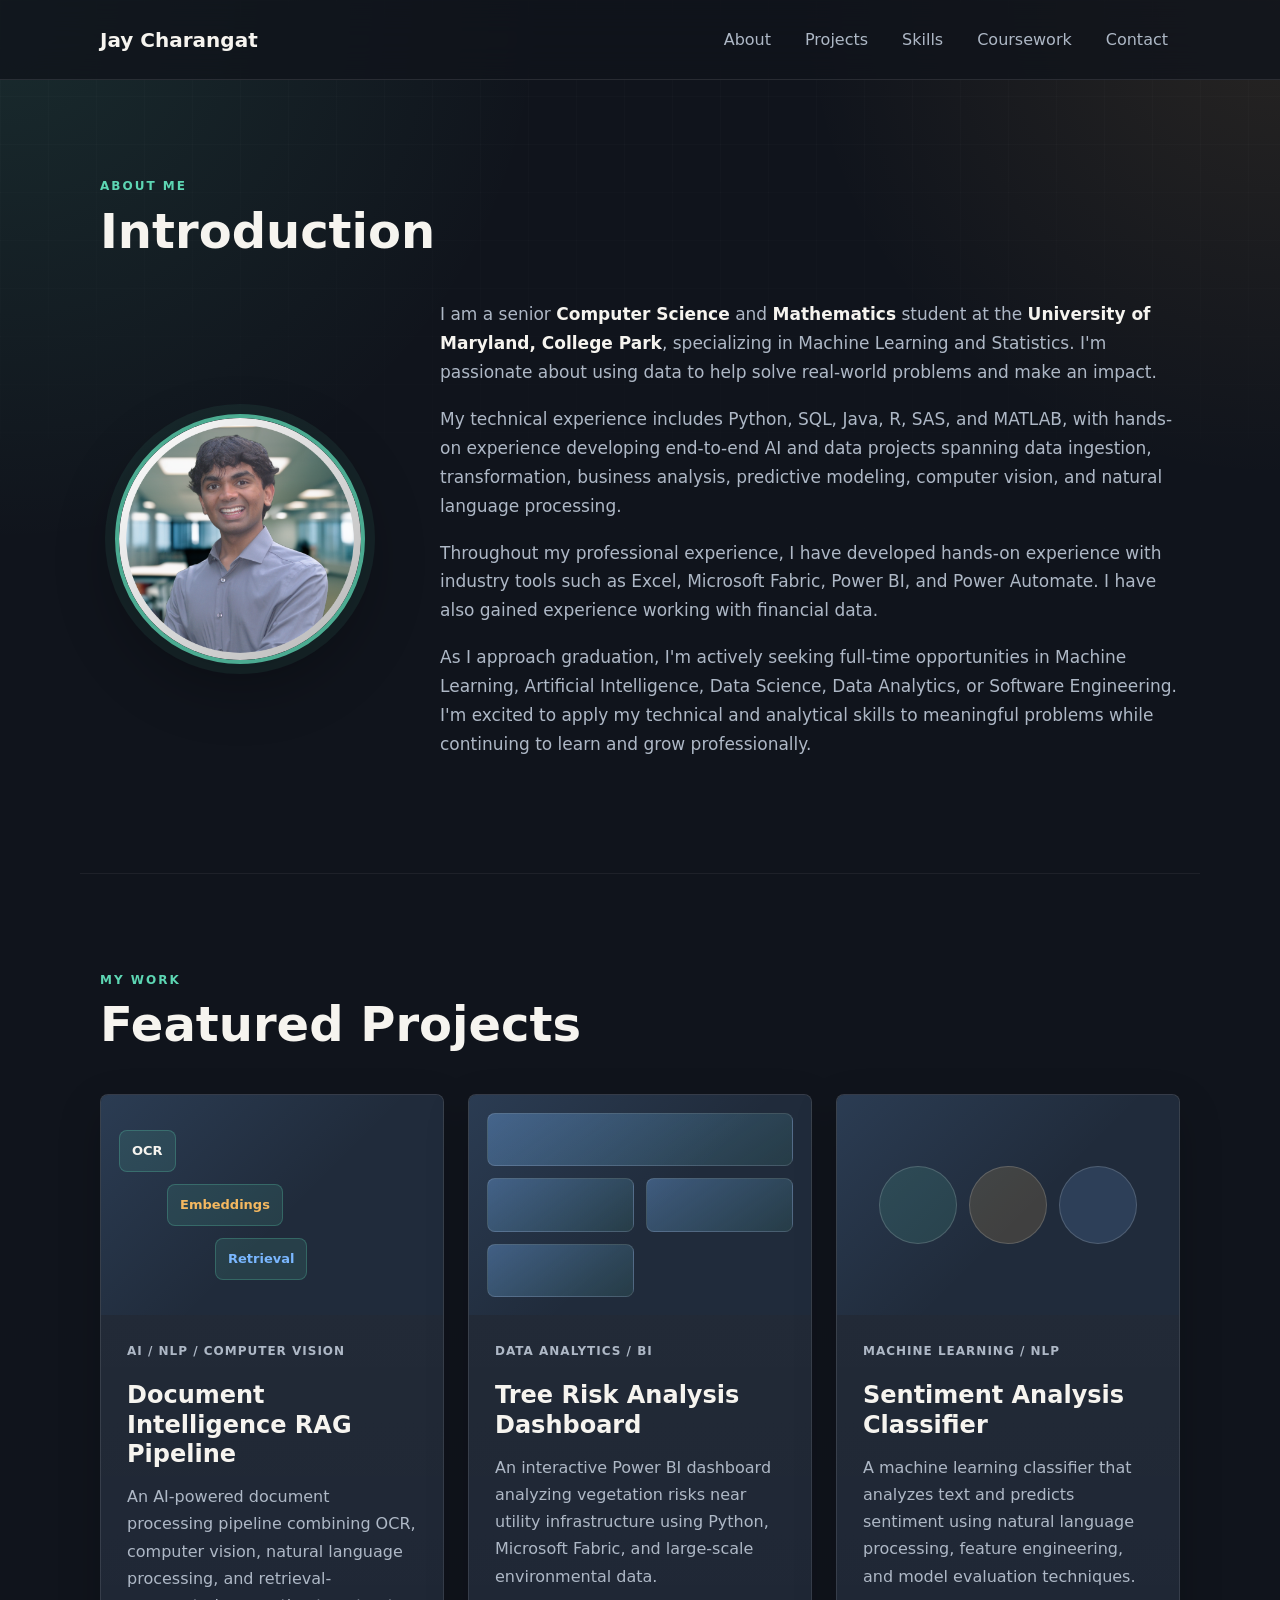
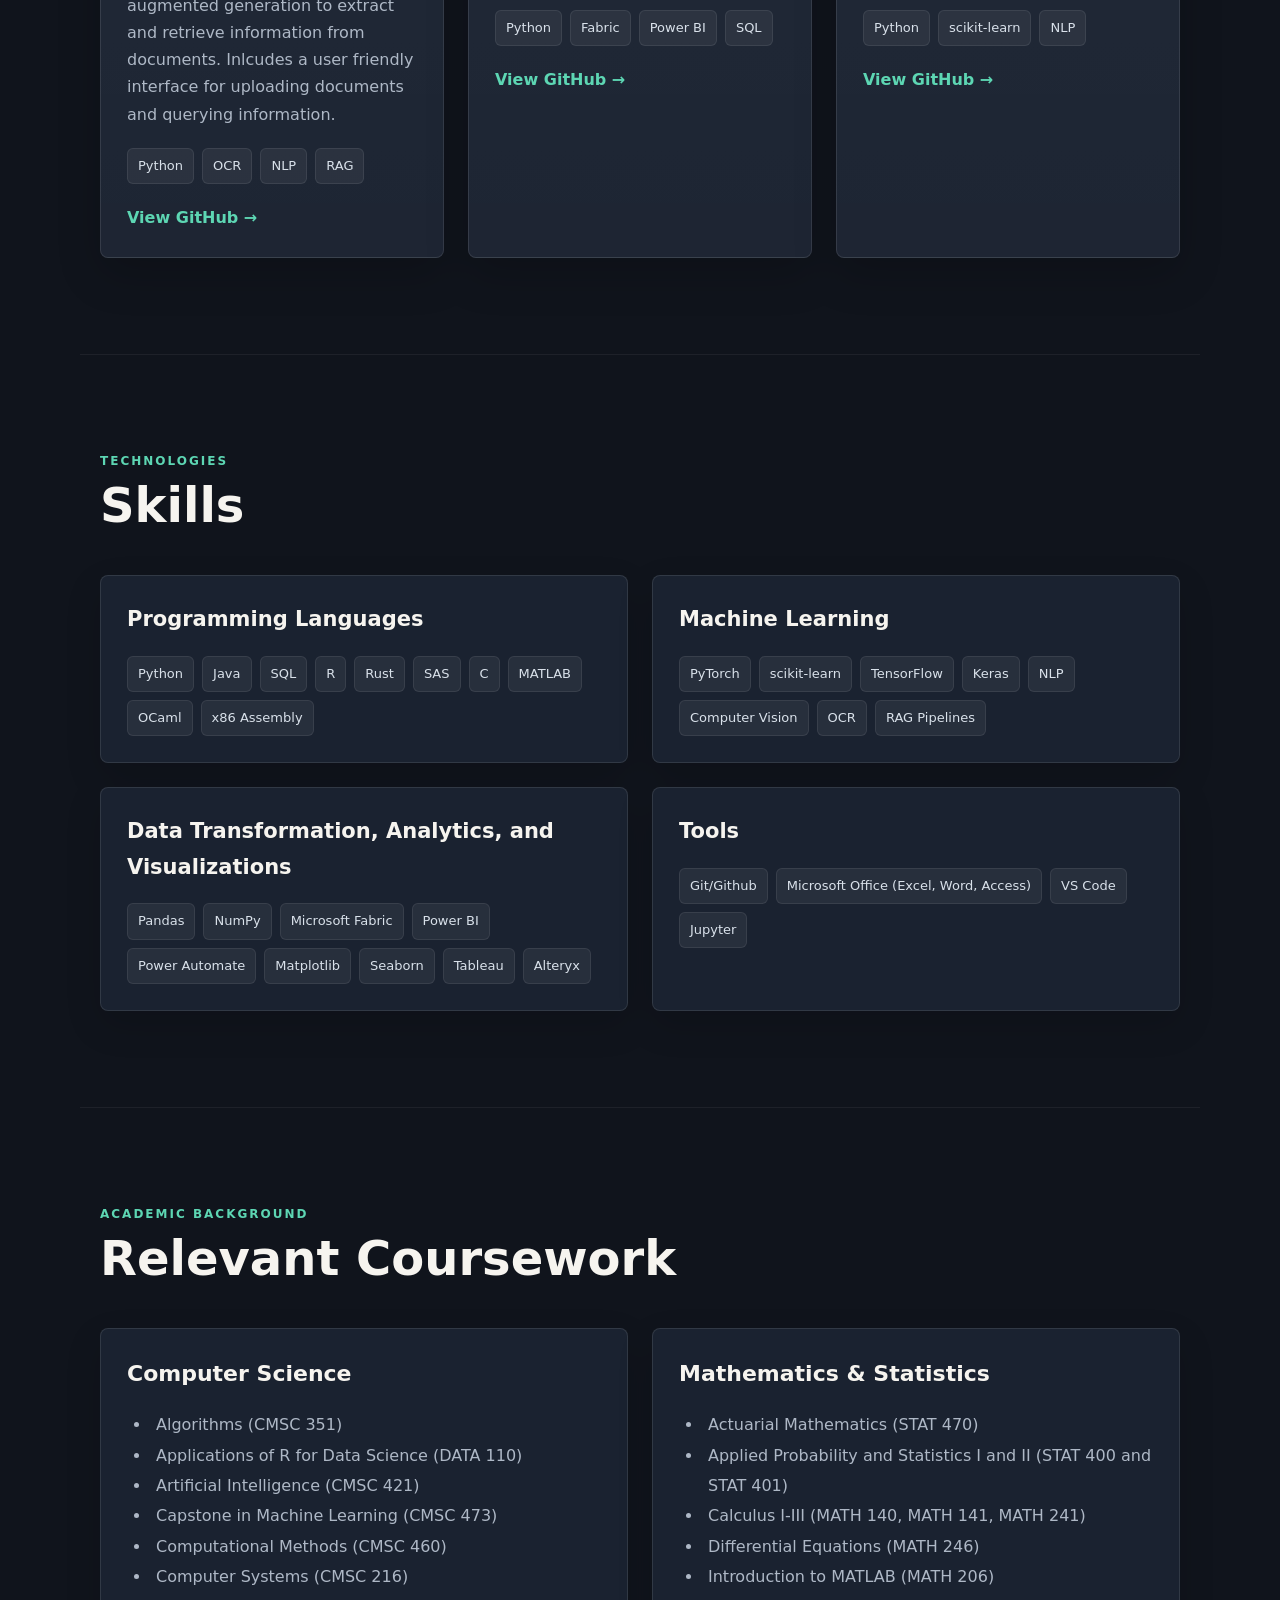
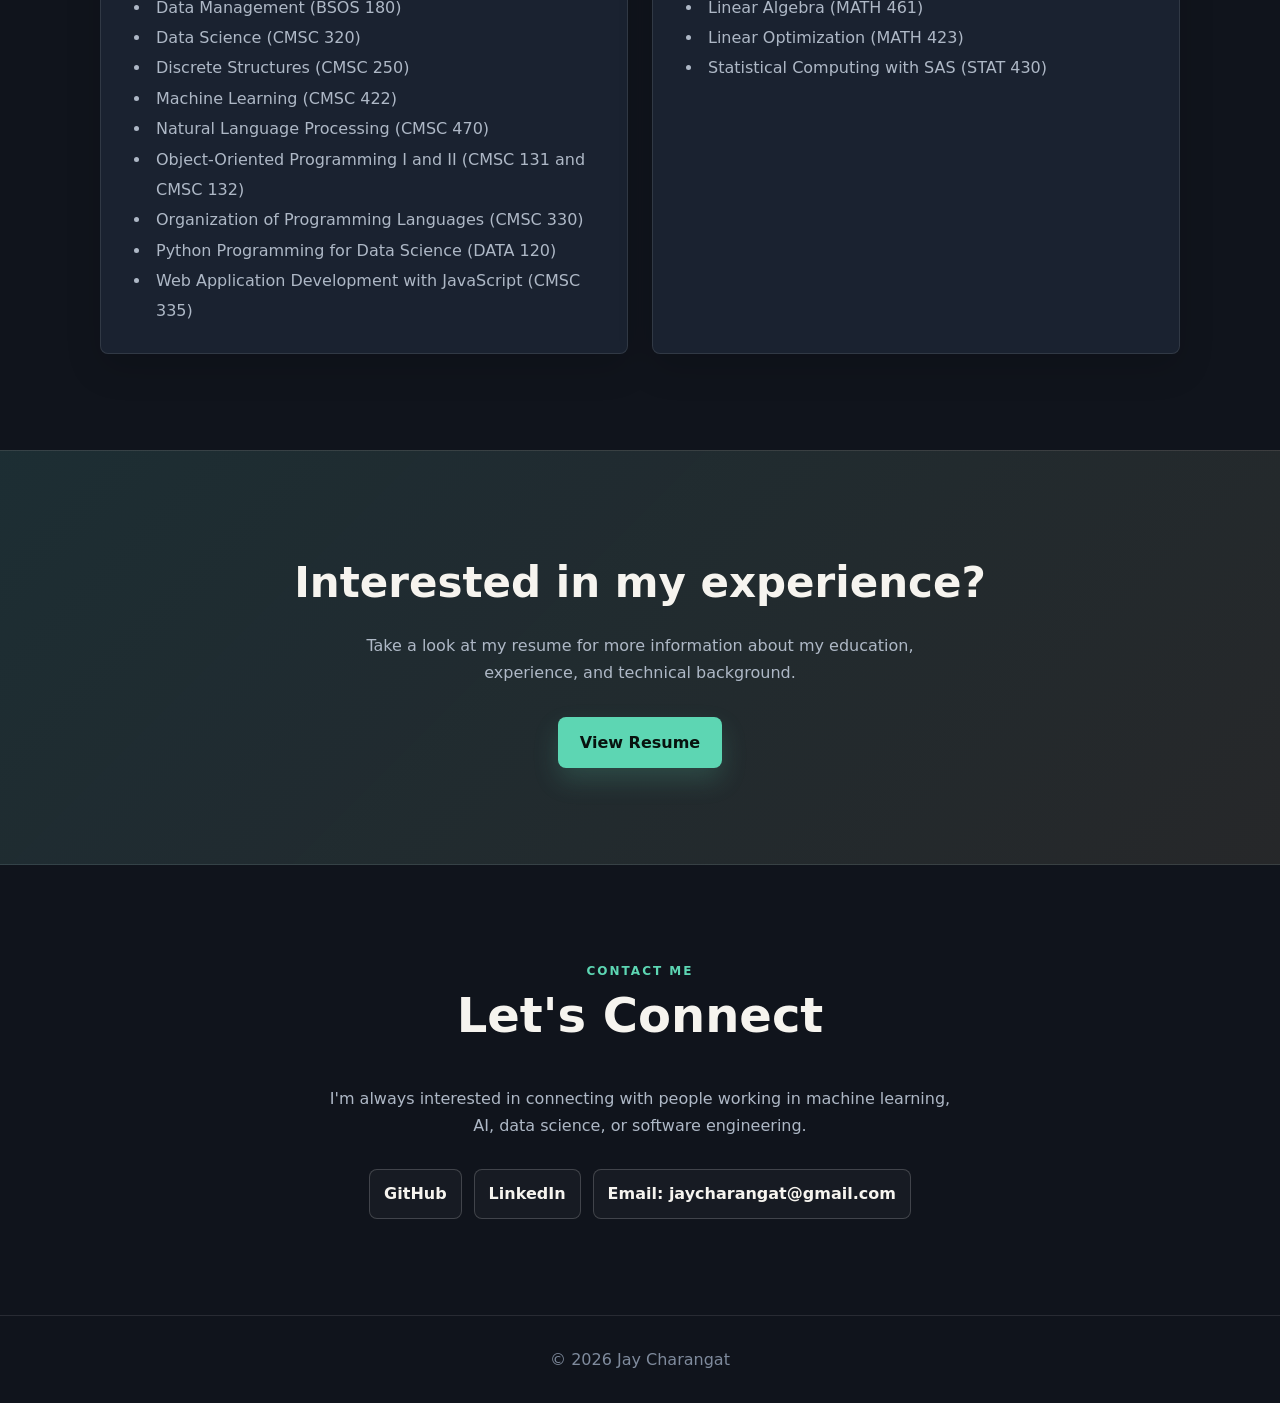
==== commit 9613b854: "updates" ====
--- a/index.html
+++ b/index.html
@@ -20,6 +20,7 @@
                 <a href="#about">About</a>
                 <a href="#projects">Projects</a>
                 <a href="#skills">Skills</a>
+                <a href="#coursework">Coursework</a>
                 <a href="#contact">Contact</a>
             </div>
         </nav>
@@ -95,12 +96,12 @@
 
         <div class="projects-grid">
 
-            <!-- Project 1 -->
             <article class="project-card">
 
-                <div class="project-image">
-                    <img src="assets/images/rag-project.png"
-                         alt="RAG Document Intelligence Project">
+                <div class="project-visual rag-visual" aria-hidden="true">
+                    <span>OCR</span>
+                    <span>Embeddings</span>
+                    <span>Retrieval</span>
                 </div>
 
                 <div class="project-content">
@@ -127,8 +128,11 @@
                         <span>RAG</span>
                     </div>
 
-                    <a href="#" class="project-link">
-                        View Project →
+                    <a href="https://github.com/jaycharangat"
+                       target="_blank"
+                       rel="noreferrer"
+                       class="project-link">
+                        View GitHub &rarr;
                     </a>
 
                 </div>
@@ -136,12 +140,13 @@
             </article>
 
 
-            <!-- Project 2 -->
             <article class="project-card">
 
-                <div class="project-image">
-                    <img src="assets/images/tree-dashboard.png"
-                         alt="Tree Risk Analysis Dashboard">
+                <div class="project-visual dashboard-visual" aria-hidden="true">
+                    <span></span>
+                    <span></span>
+                    <span></span>
+                    <span></span>
                 </div>
 
                 <div class="project-content">
@@ -165,8 +170,11 @@
                         <span>SQL</span>
                     </div>
 
-                    <a href="#" class="project-link">
-                        View Project →
+                    <a href="https://github.com/jaycharangat"
+                       target="_blank"
+                       rel="noreferrer"
+                       class="project-link">
+                        View GitHub &rarr;
                     </a>
 
                 </div>
@@ -174,48 +182,12 @@
             </article>
 
 
-            <!-- Project 3 -->
             <article class="project-card">
 
-                <div class="project-image">
-                    <img src="x"
-                         alt="x">
-                </div>
-
-                <div class="project-content">
-
-                    <p class="project-type">
-                        xxx
-                    </p>
-
-                    <h3>xxx</h3>
-
-                    <p>
-                        xxx
-                    </p>
-
-                    <div class="tech-stack">
-                        <span>xx</span>
-                        <span>xx</span>
-                        <span>xx</span>
-                        <span>xx</span>
-                    </div>
-
-                    <a href="#" class="project-link">
-                        View Project →
-                    </a>
-
-                </div>
-
-            </article>
-
-
-            <!-- Project 4 -->
-            <article class="project-card">
-
-                <div class="project-image">
-                    <img src="assets/images/sentiment.png"
-                         alt="Sentiment Analysis Classifier">
+                <div class="project-visual model-visual" aria-hidden="true">
+                    <span></span>
+                    <span></span>
+                    <span></span>
                 </div>
 
                 <div class="project-content">
@@ -227,9 +199,9 @@
                     <h3>Sentiment Analysis Classifier</h3>
 
                     <p>
-                        A machine learning model that analyzes text and
-                        predicts sentiment using natural language processing
-                        techniques.
+                        A machine learning classifier that analyzes text and
+                        predicts sentiment using natural language processing,
+                        feature engineering, and model evaluation techniques.
                     </p>
 
                     <div class="tech-stack">
@@ -238,8 +210,11 @@
                         <span>NLP</span>
                     </div>
 
-                    <a href="#" class="project-link">
-                        View Project →
+                    <a href="https://github.com/jaycharangat"
+                       target="_blank"
+                       rel="noreferrer"
+                       class="project-link">
+                        View GitHub &rarr;
                     </a>
 
                 </div>
@@ -335,41 +310,43 @@
             <h2>Relevant Coursework</h2>
         </div>
 
-        <div class="course-category">
-            <h2>Computer Science</h2>
-
-            <ul class="course-list">
-                <li>Algorithms (CMSC 351)</li>
-                <li>Applications of R for Data Science (DATA 110)</li>
-                <li>Artificial Intelligence (CMSC 421)</li>
-                <li>Capstone in Machine Learning (CMSC 473)</li>
-                <li>Computational Methods (CMSC 460)</li>
-                <li>Computer Systems (CMSC 216)</li>
-                <li>Data Management (BSOS 180)</li>
-                <li>Data Science (CMSC 320)</li>
-                <li>Discrete Structures (CMSC 250)</li>
-                <li>Machine Learning (CMSC 422)</li>
-                <li>Natural Language Processing (CMSC 470)</li>
-                <li>Object-Oriented Programming I and II (CMSC 131 and CMSC 132)</li>
-                <li>Organization of Programming Languages (CMSC 330)</li>
-                <li>Python Programming for Data Science (DATA 120)</li>
-                <li>Web Application Development with JavaScript (CMSC 335)</li>
-            </ul>
-        </div>
-
-        <div class="course-category">
-            <h2>Mathematics & Statistics</h2>
-
-            <ul class="course-list">
-                <li>Actuarial Mathematics (STAT 470)</li>
-                <li>Applied Probability and Statistics I and II (STAT 400 and STAT 401)</li>
-                <li>Calculus I-III (MATH 140, MATH 141, MATH 241)</li>
-                <li>Differential Equations (MATH 246)</li>
-                <li>Introduction to MATLAB (MATH 206)</li>
-                <li>Linear Algebra (MATH 461)</li>
-                <li>Linear Optimization (MATH 423)</li>
-                <li>Statistical Computing with SAS (STAT 430)</li>
-            </ul>
+        <div class="coursework-grid">
+            <div class="course-category">
+                <h2>Computer Science</h2>
+
+                <ul class="course-list">
+                    <li>Algorithms (CMSC 351)</li>
+                    <li>Applications of R for Data Science (DATA 110)</li>
+                    <li>Artificial Intelligence (CMSC 421)</li>
+                    <li>Capstone in Machine Learning (CMSC 473)</li>
+                    <li>Computational Methods (CMSC 460)</li>
+                    <li>Computer Systems (CMSC 216)</li>
+                    <li>Data Management (BSOS 180)</li>
+                    <li>Data Science (CMSC 320)</li>
+                    <li>Discrete Structures (CMSC 250)</li>
+                    <li>Machine Learning (CMSC 422)</li>
+                    <li>Natural Language Processing (CMSC 470)</li>
+                    <li>Object-Oriented Programming I and II (CMSC 131 and CMSC 132)</li>
+                    <li>Organization of Programming Languages (CMSC 330)</li>
+                    <li>Python Programming for Data Science (DATA 120)</li>
+                    <li>Web Application Development with JavaScript (CMSC 335)</li>
+                </ul>
+            </div>
+
+            <div class="course-category">
+                <h2>Mathematics & Statistics</h2>
+
+                <ul class="course-list">
+                    <li>Actuarial Mathematics (STAT 470)</li>
+                    <li>Applied Probability and Statistics I and II (STAT 400 and STAT 401)</li>
+                    <li>Calculus I-III (MATH 140, MATH 141, MATH 241)</li>
+                    <li>Differential Equations (MATH 246)</li>
+                    <li>Introduction to MATLAB (MATH 206)</li>
+                    <li>Linear Algebra (MATH 461)</li>
+                    <li>Linear Optimization (MATH 423)</li>
+                    <li>Statistical Computing with SAS (STAT 430)</li>
+                </ul>
+            </div>
         </div>
 
     </section>
@@ -441,4 +418,4 @@
     <script src="script.js"></script>
 
 </body>
-</html>+</html>
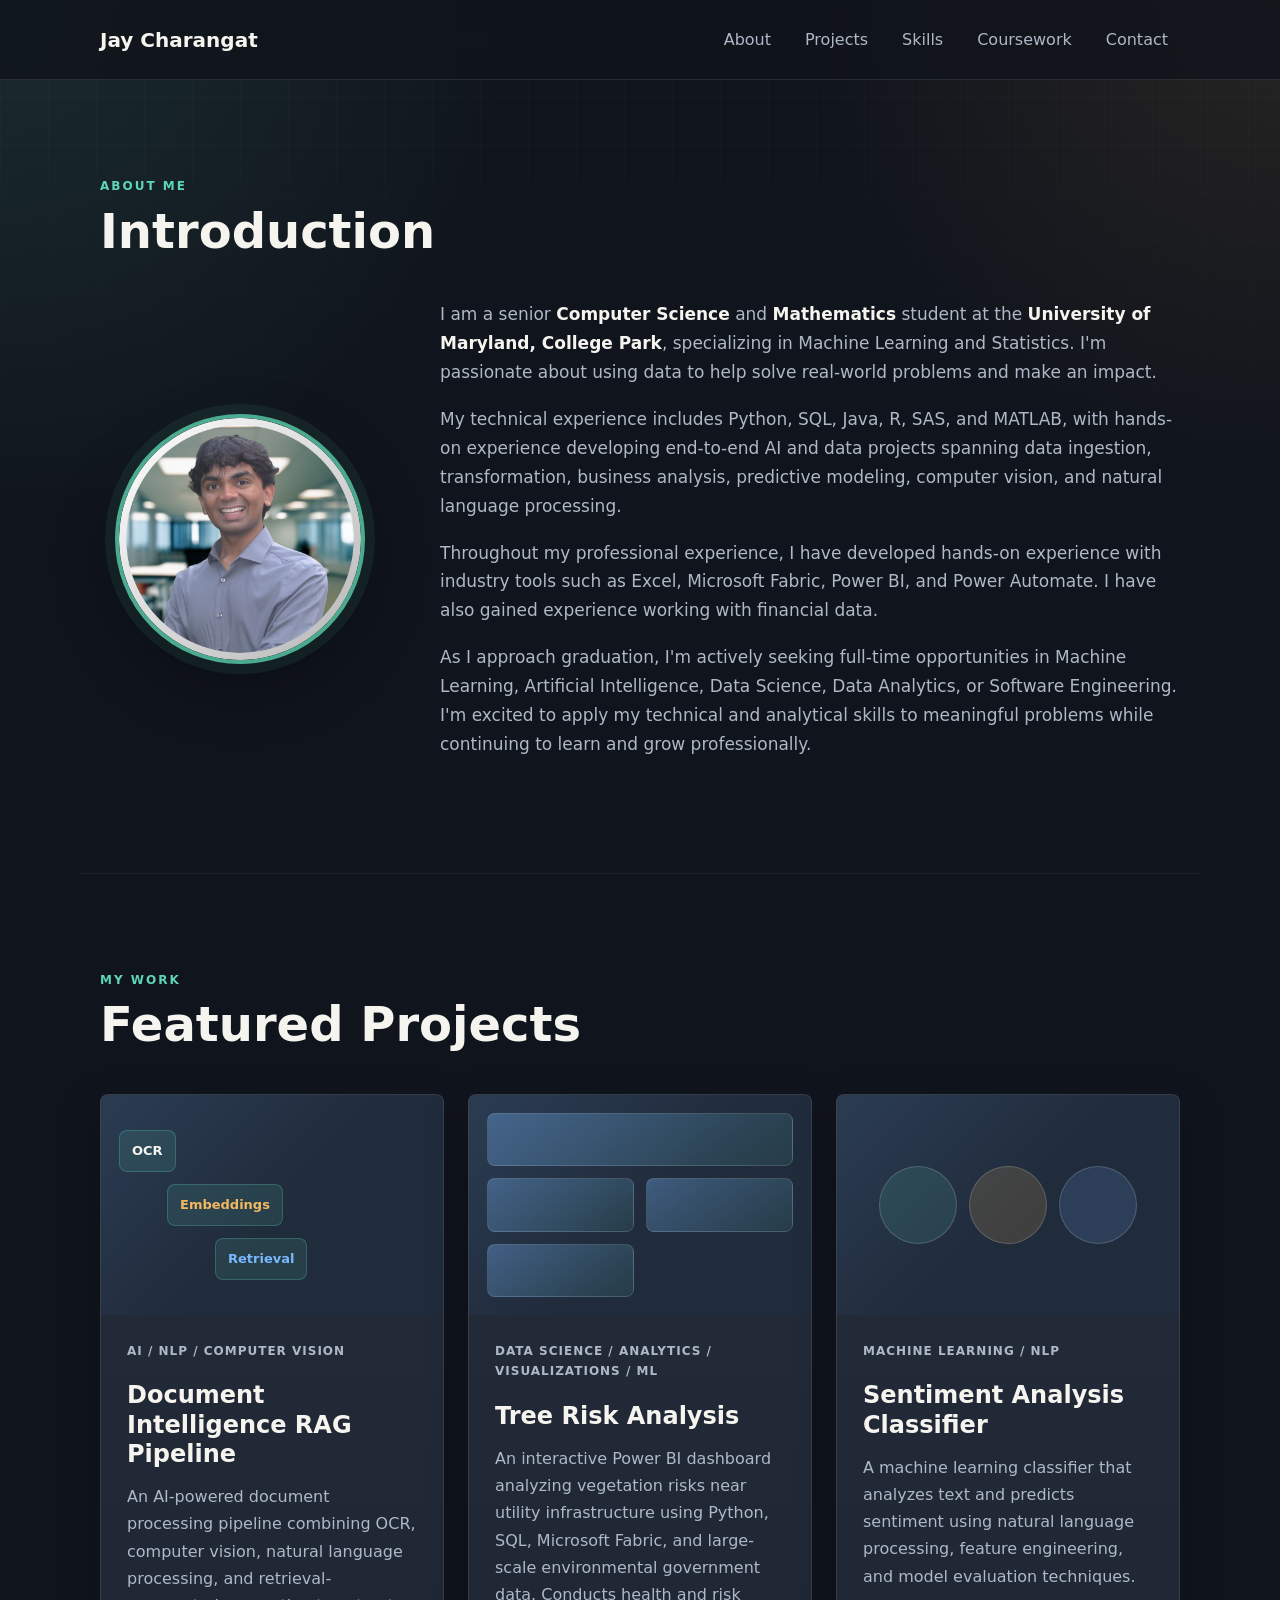
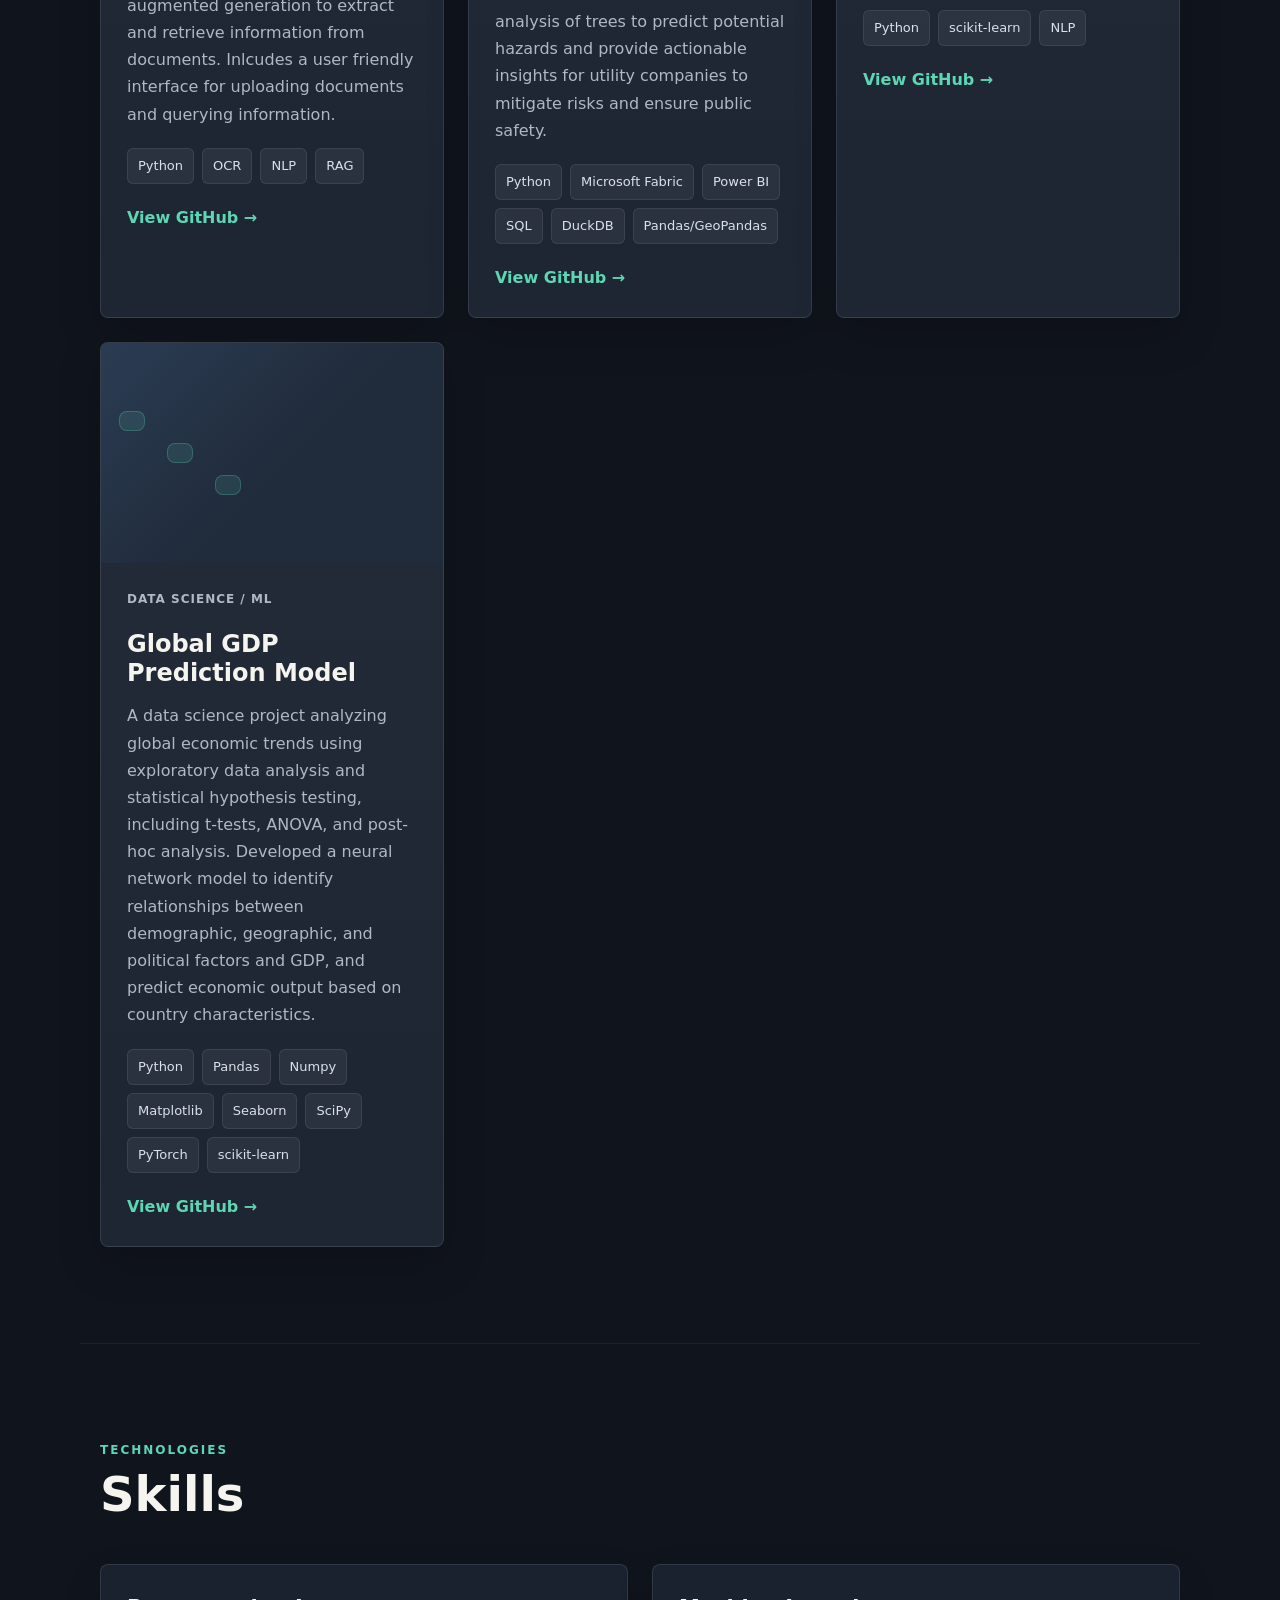
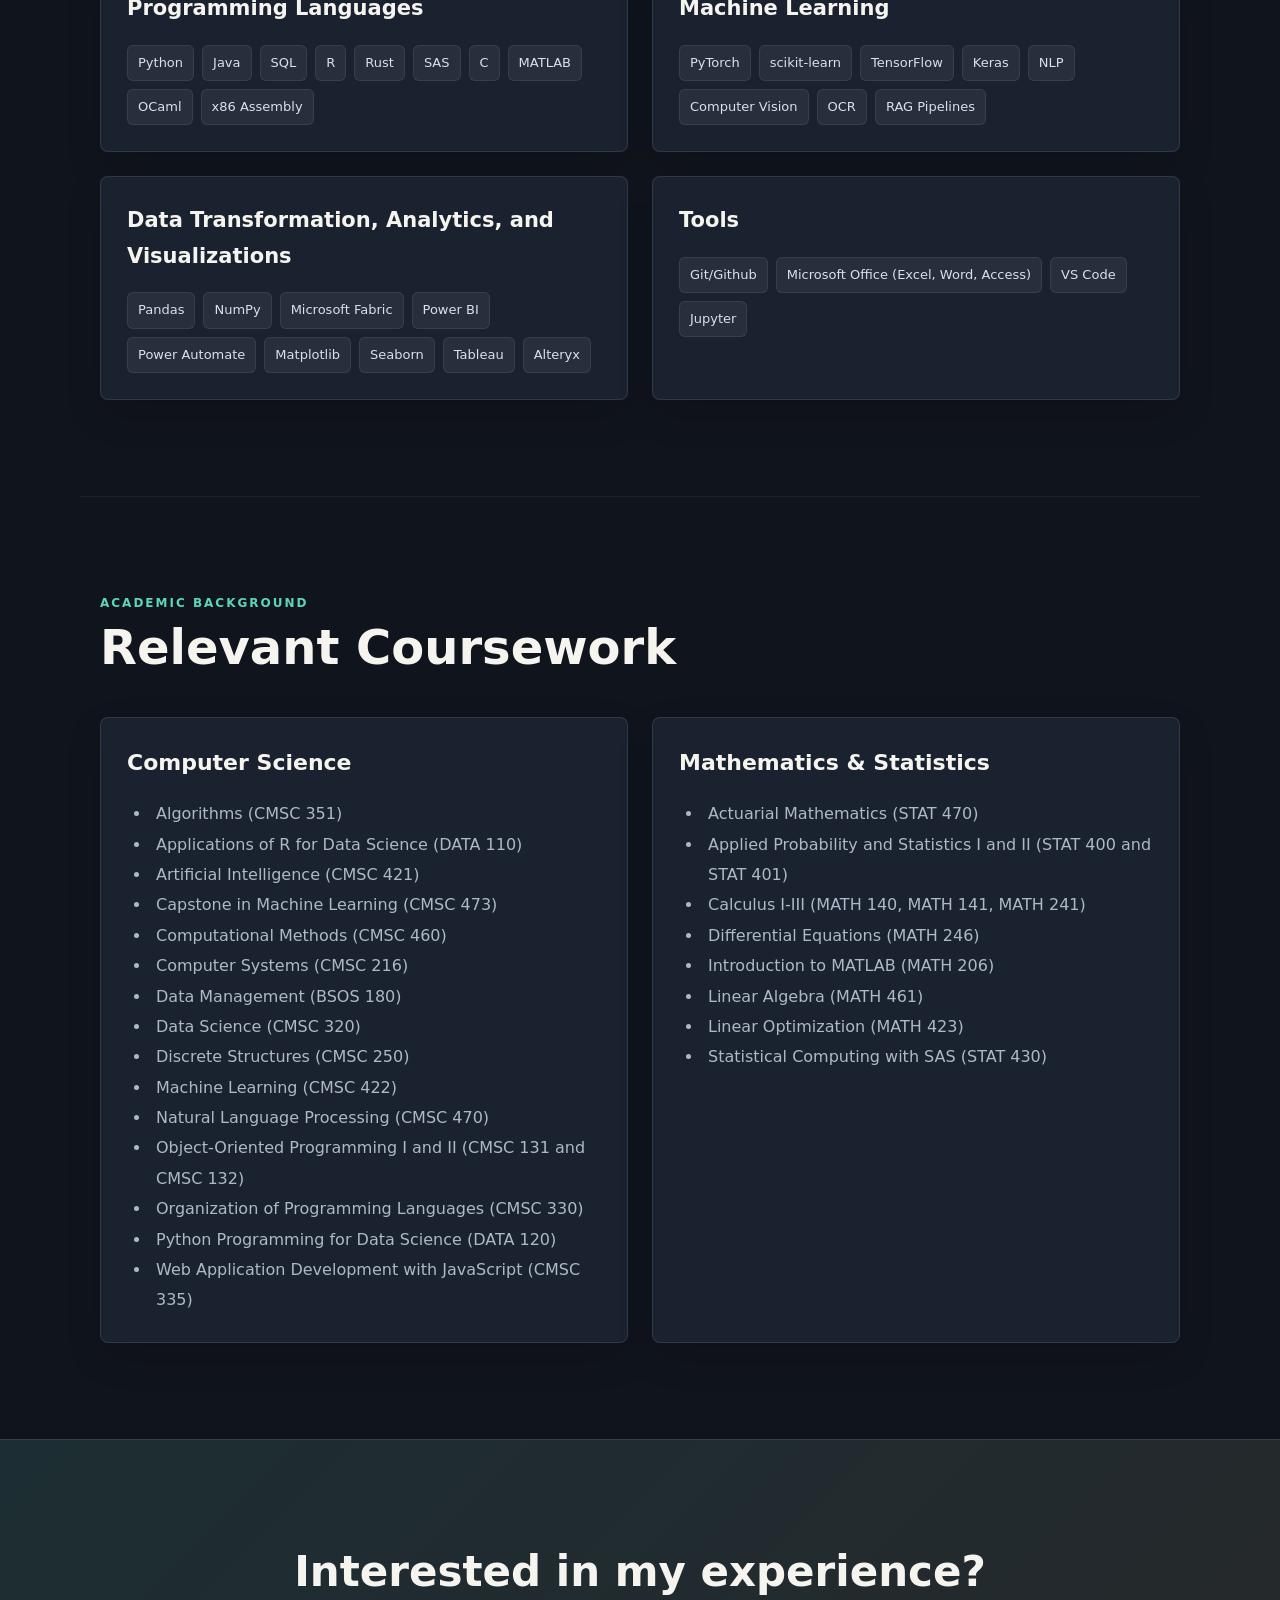
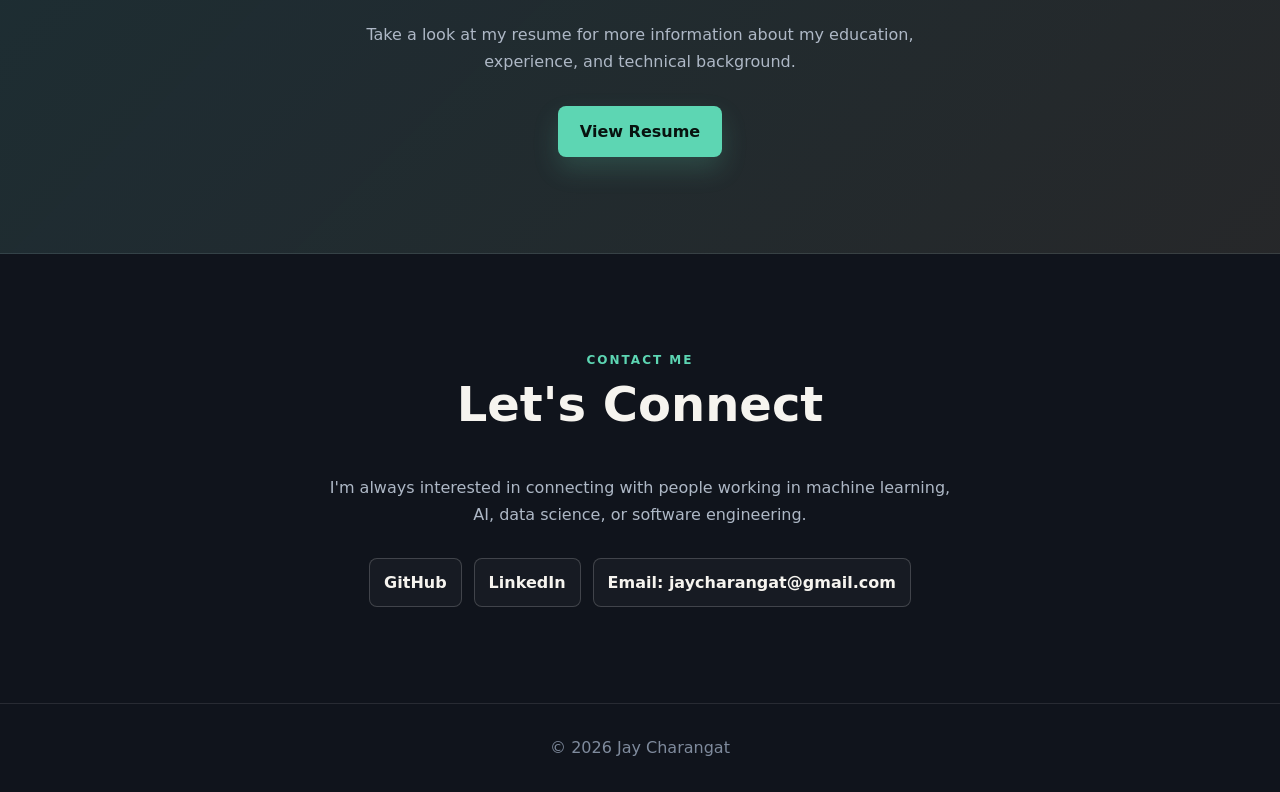
==== commit f6500b4d: "updates" ====
--- a/index.html
+++ b/index.html
@@ -152,22 +152,27 @@
                 <div class="project-content">
 
                     <p class="project-type">
-                        DATA ANALYTICS / BI
-                    </p>
-
-                    <h3>Tree Risk Analysis Dashboard</h3>
+                        DATA SCIENCE / ANALYTICS / VISUALIZATIONS / ML
+                    </p>
+
+                    <h3>Tree Risk Analysis</h3>
 
                     <p>
                         An interactive Power BI dashboard analyzing vegetation
-                        risks near utility infrastructure using Python,
-                        Microsoft Fabric, and large-scale environmental data.
+                        risks near utility infrastructure using Python, SQL,
+                        Microsoft Fabric, and large-scale environmental government data. 
+                        Conducts health and risk analysis of trees to predict potential hazards
+                        and provide actionable insights for utility companies to mitigate risks
+                        and ensure public safety.
                     </p>
 
                     <div class="tech-stack">
                         <span>Python</span>
-                        <span>Fabric</span>
+                        <span>Microsoft Fabric</span>
                         <span>Power BI</span>
                         <span>SQL</span>
+                        <span>DuckDB</span>
+                        <span>Pandas/GeoPandas</span>
                     </div>
 
                     <a href="https://github.com/jaycharangat"
@@ -208,6 +213,53 @@
                         <span>Python</span>
                         <span>scikit-learn</span>
                         <span>NLP</span>
+                    </div>
+
+                    <a href="https://github.com/jaycharangat"
+                       target="_blank"
+                       rel="noreferrer"
+                       class="project-link">
+                        View GitHub &rarr;
+                    </a>
+
+                </div>
+
+            </article>
+
+            <article class="project-card">
+
+                <div class="project-visual rag-visual" aria-hidden="true">
+                    <span></span>
+                    <span></span>
+                    <span></span>
+                </div>
+
+                <div class="project-content">
+
+                    <p class="project-type">
+                        DATA SCIENCE / ML
+                    </p>
+
+                    <h3>Global GDP Prediction Model</h3>
+
+                    <p>
+                        A data science project analyzing global economic trends using 
+                        exploratory data analysis and statistical hypothesis testing, 
+                        including t-tests, ANOVA, and post-hoc analysis. Developed a neural 
+                        network model to identify relationships between demographic, geographic, 
+                        and political factors and GDP, and predict economic output based on country 
+                        characteristics.
+                    </p>
+
+                    <div class="tech-stack">
+                        <span>Python</span>
+                        <span>Pandas</span>
+                        <span>Numpy</span>
+                        <span>Matplotlib</span>
+                        <span>Seaborn</span>
+                        <span>SciPy</span>
+                        <span>PyTorch</span>
+                        <span>scikit-learn</span>
                     </div>
 
                     <a href="https://github.com/jaycharangat"
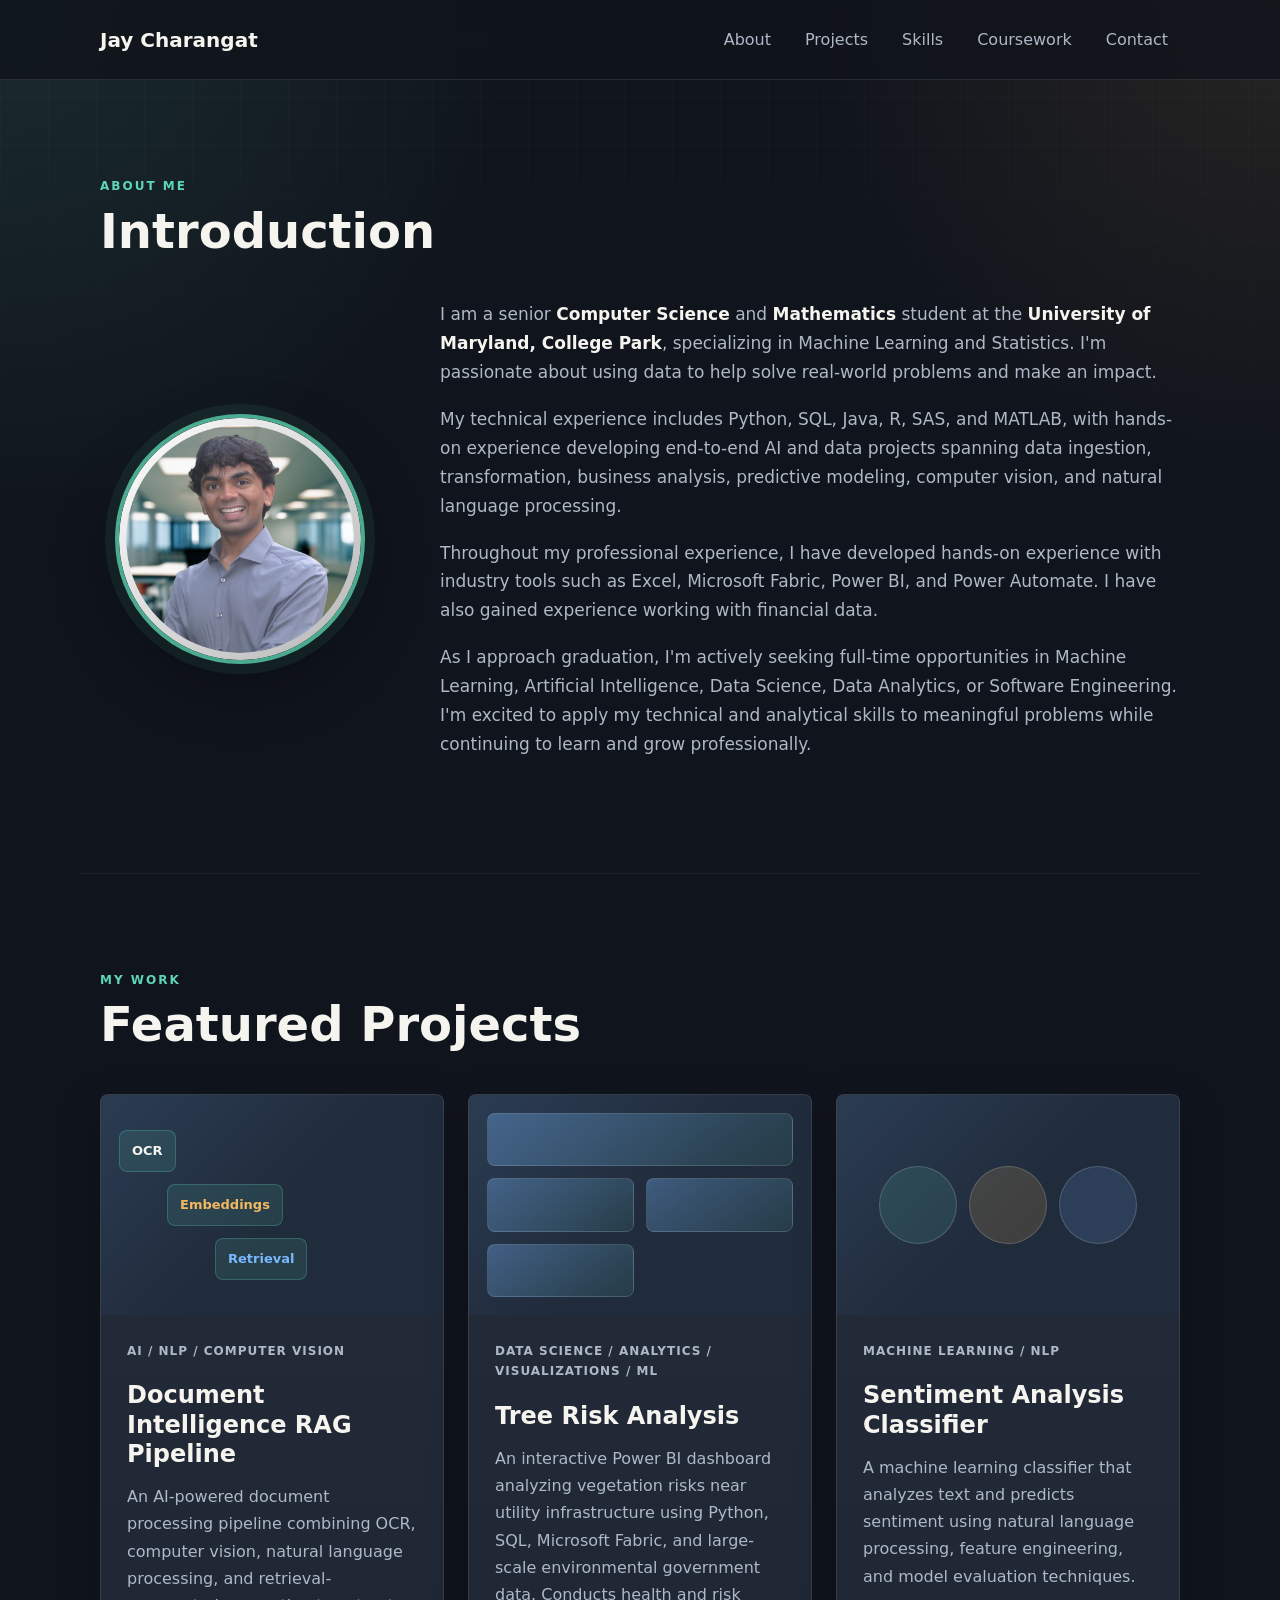
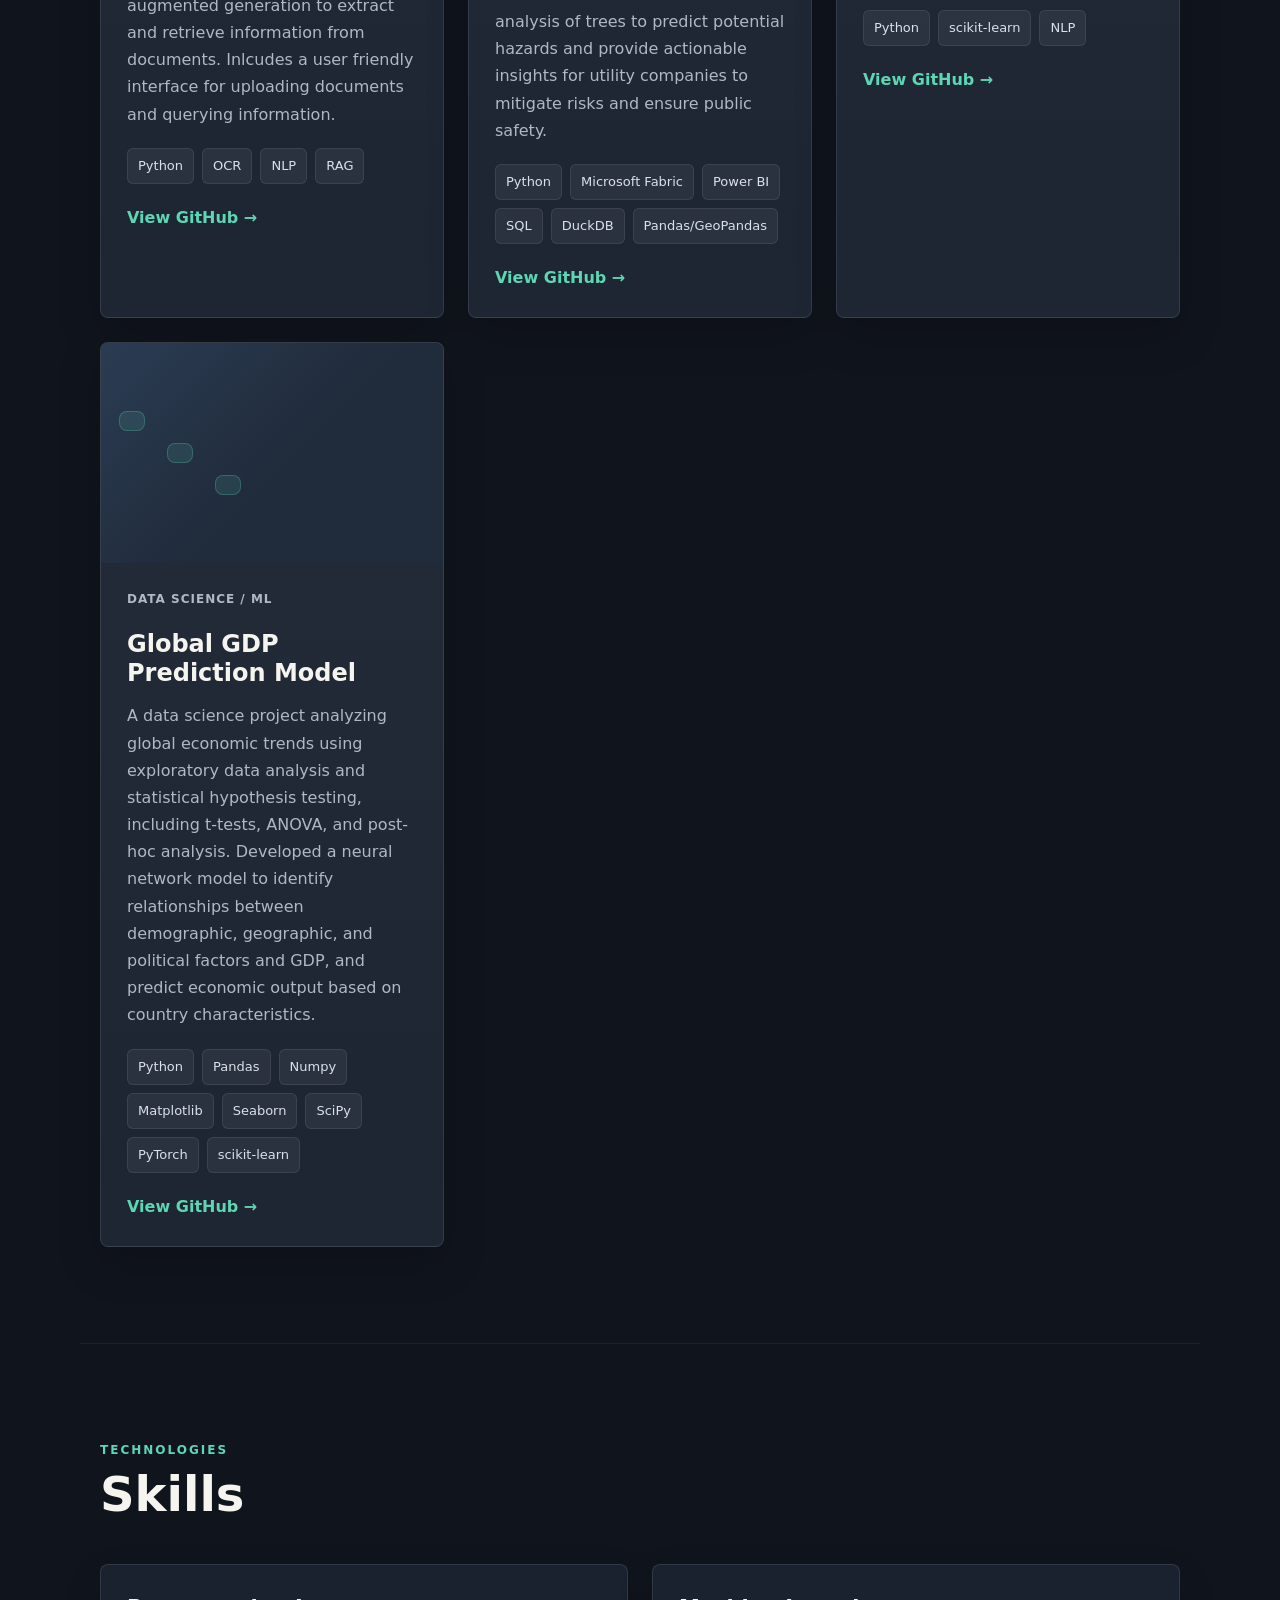
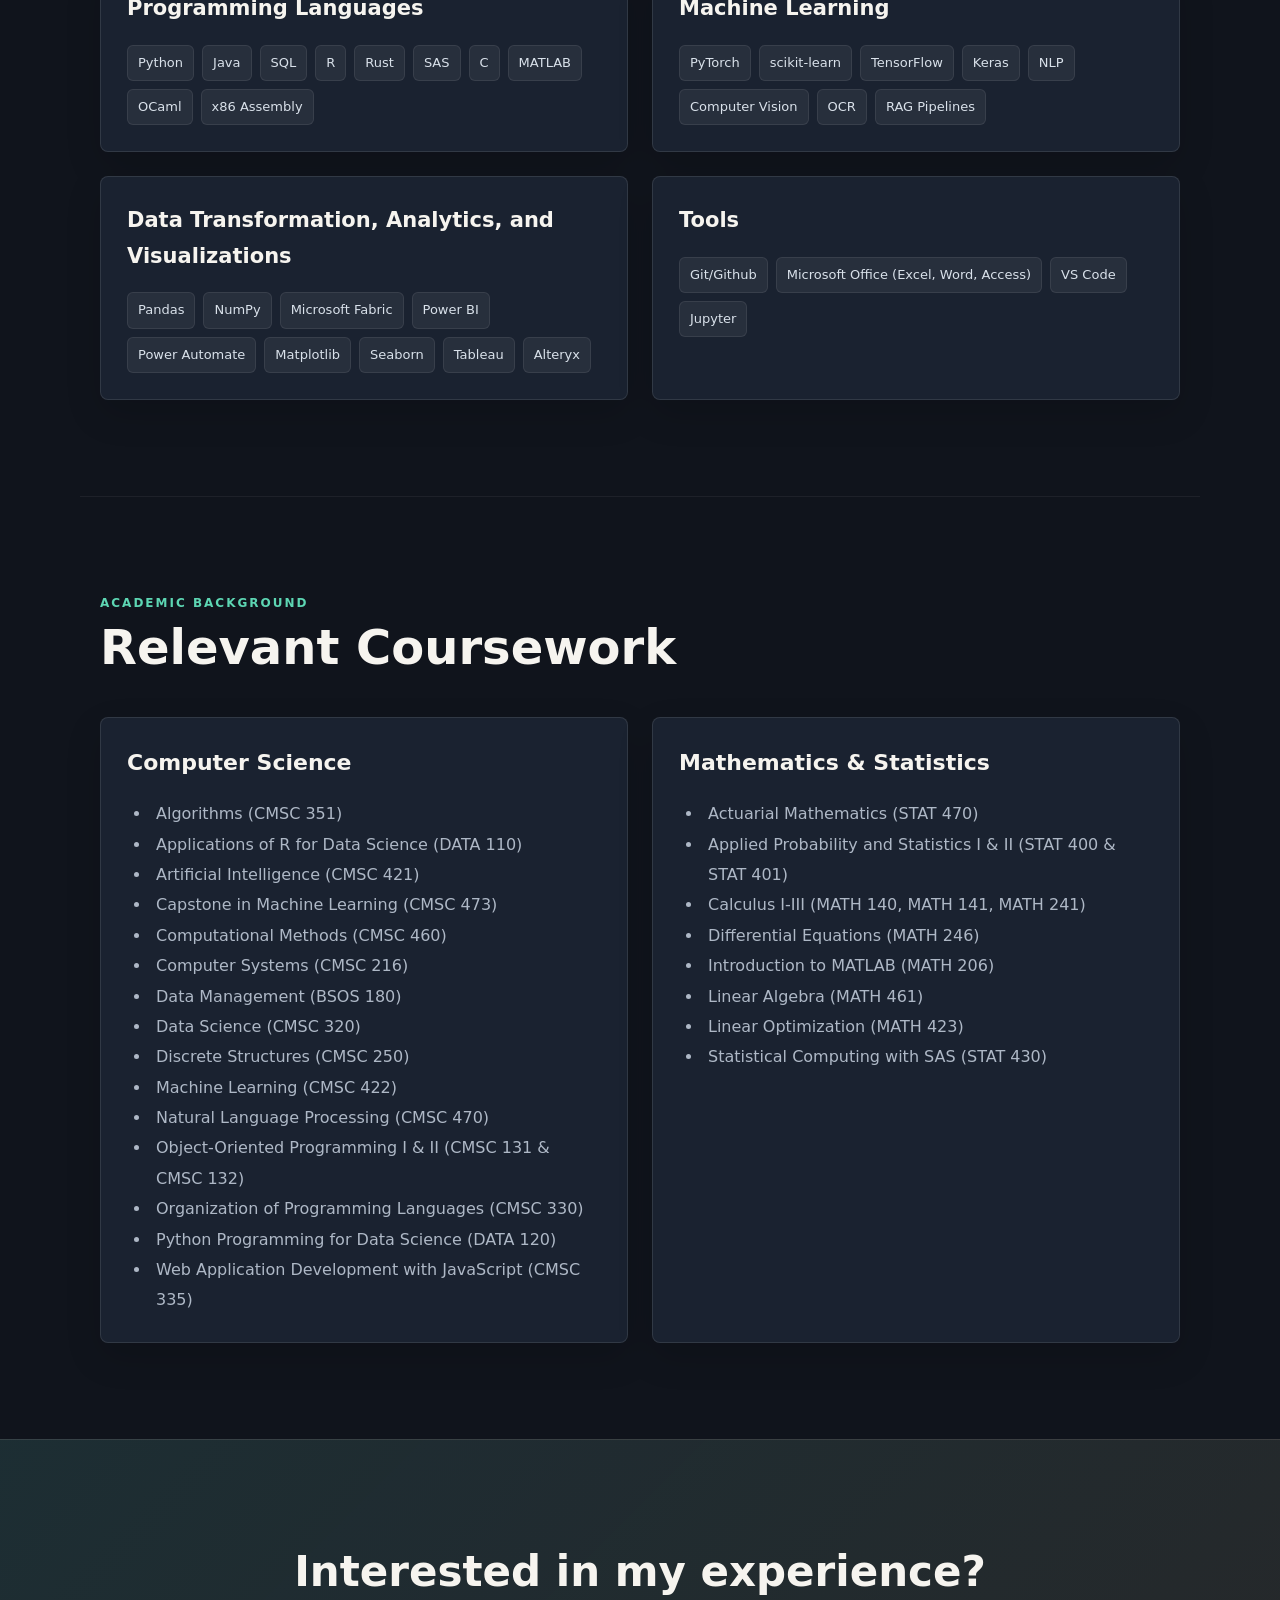
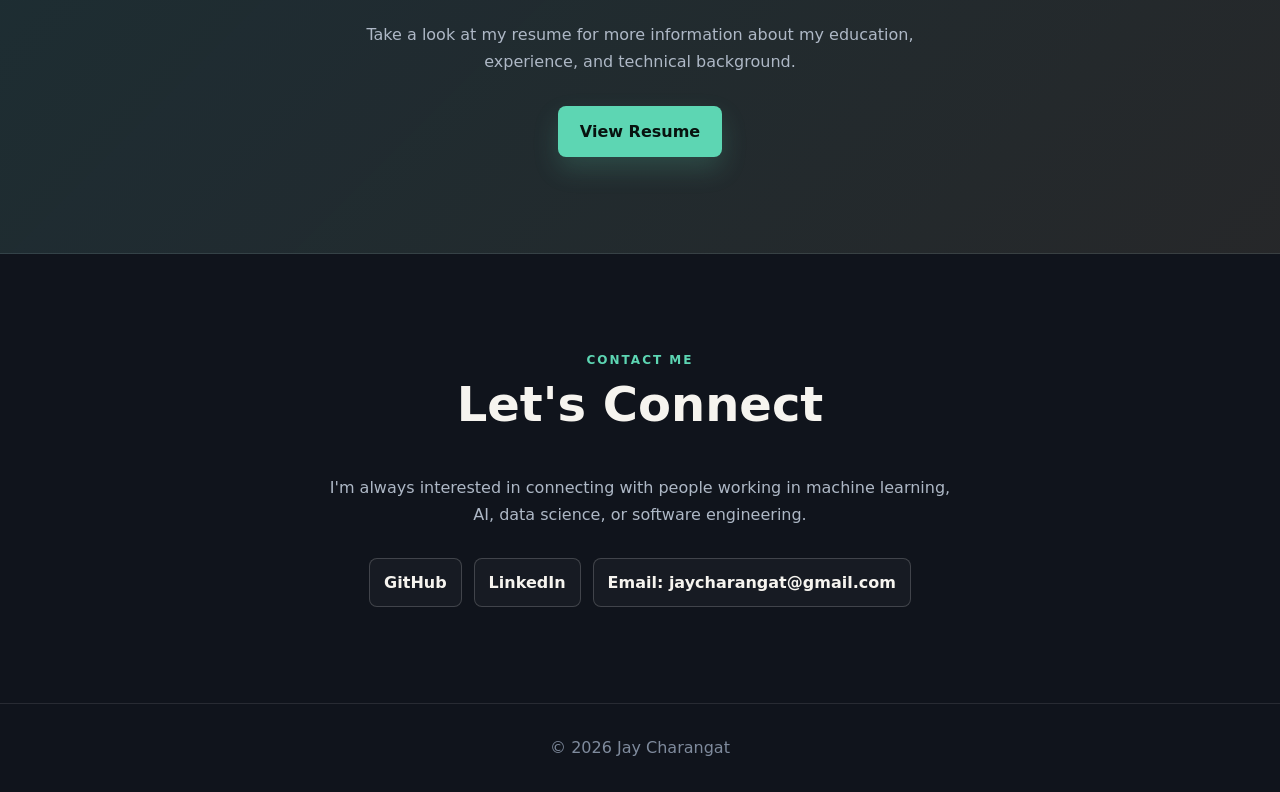
==== commit 93dbd1a8: "update on courses" ====
--- a/index.html
+++ b/index.html
@@ -378,7 +378,7 @@
                     <li>Discrete Structures (CMSC 250)</li>
                     <li>Machine Learning (CMSC 422)</li>
                     <li>Natural Language Processing (CMSC 470)</li>
-                    <li>Object-Oriented Programming I and II (CMSC 131 and CMSC 132)</li>
+                    <li>Object-Oriented Programming I & II (CMSC 131 & CMSC 132)</li>
                     <li>Organization of Programming Languages (CMSC 330)</li>
                     <li>Python Programming for Data Science (DATA 120)</li>
                     <li>Web Application Development with JavaScript (CMSC 335)</li>
@@ -390,7 +390,7 @@
 
                 <ul class="course-list">
                     <li>Actuarial Mathematics (STAT 470)</li>
-                    <li>Applied Probability and Statistics I and II (STAT 400 and STAT 401)</li>
+                    <li>Applied Probability and Statistics I & II (STAT 400 & STAT 401)</li>
                     <li>Calculus I-III (MATH 140, MATH 141, MATH 241)</li>
                     <li>Differential Equations (MATH 246)</li>
                     <li>Introduction to MATLAB (MATH 206)</li>
